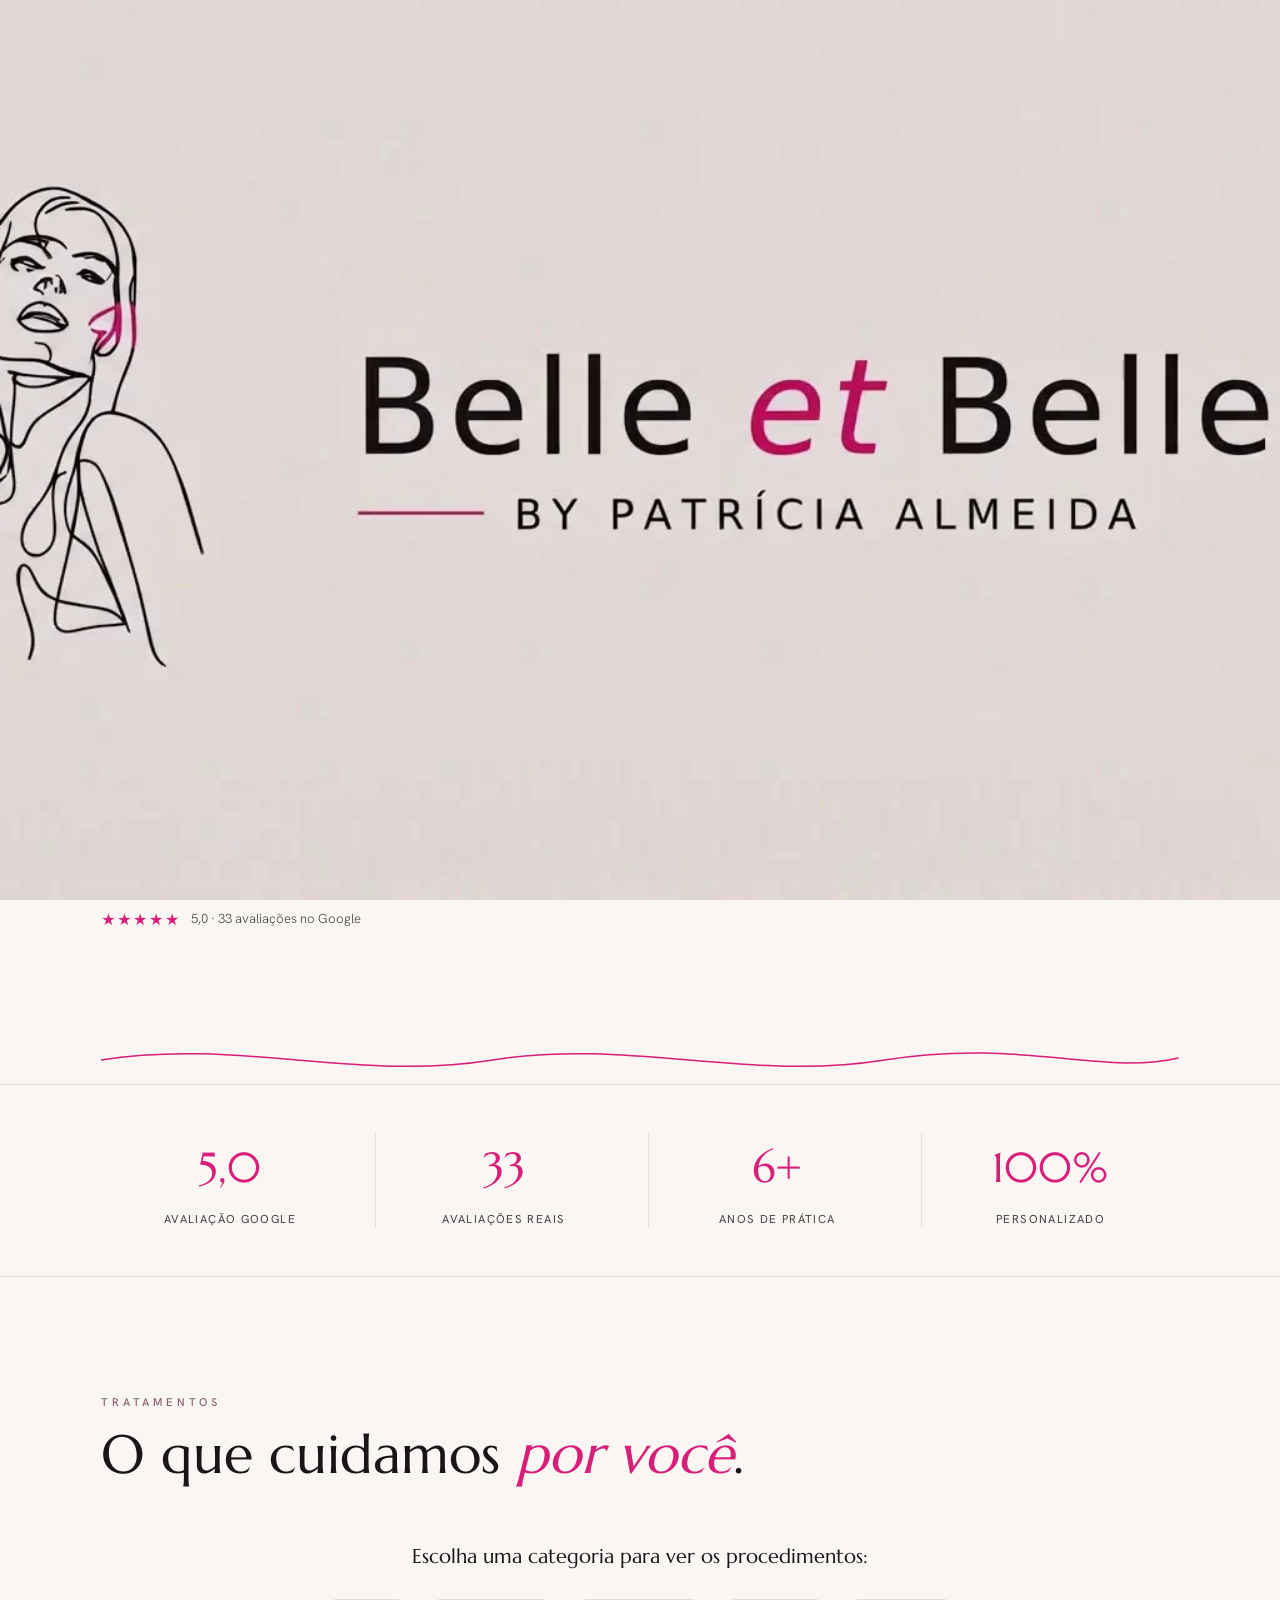
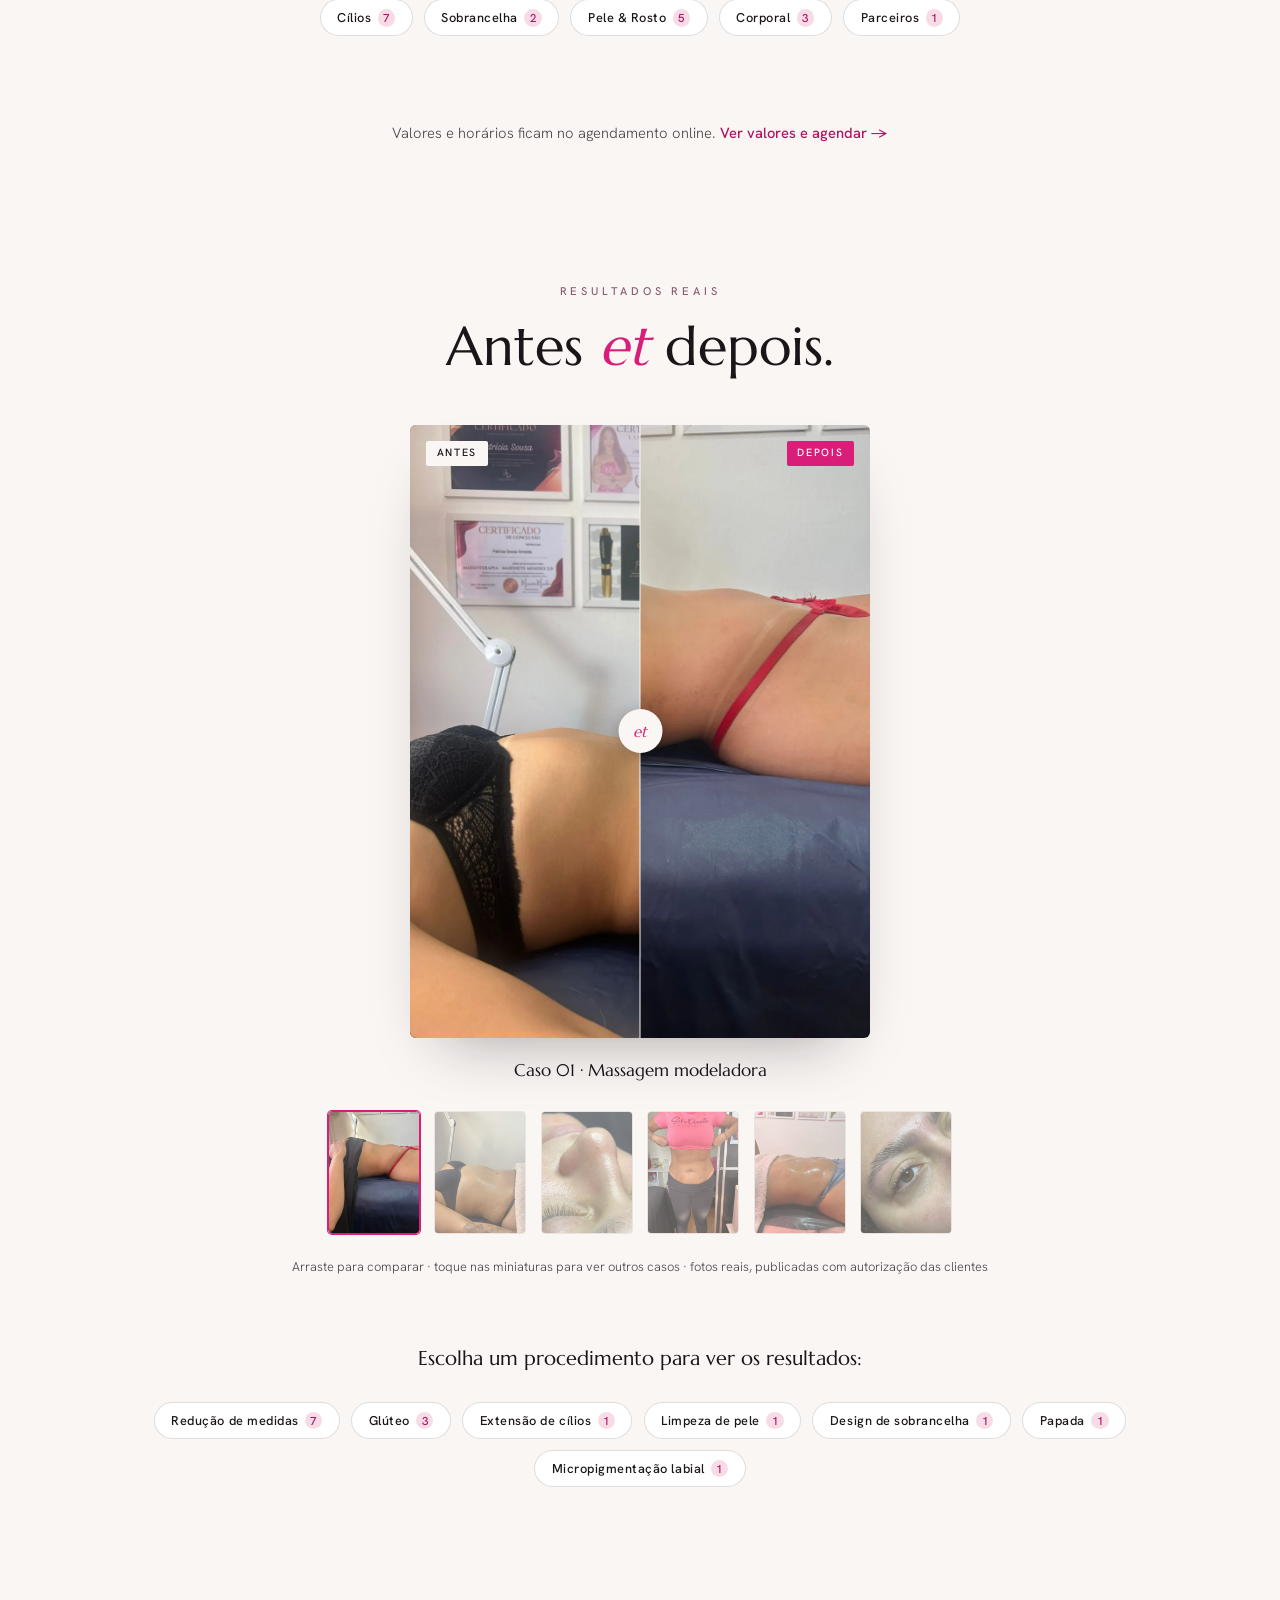
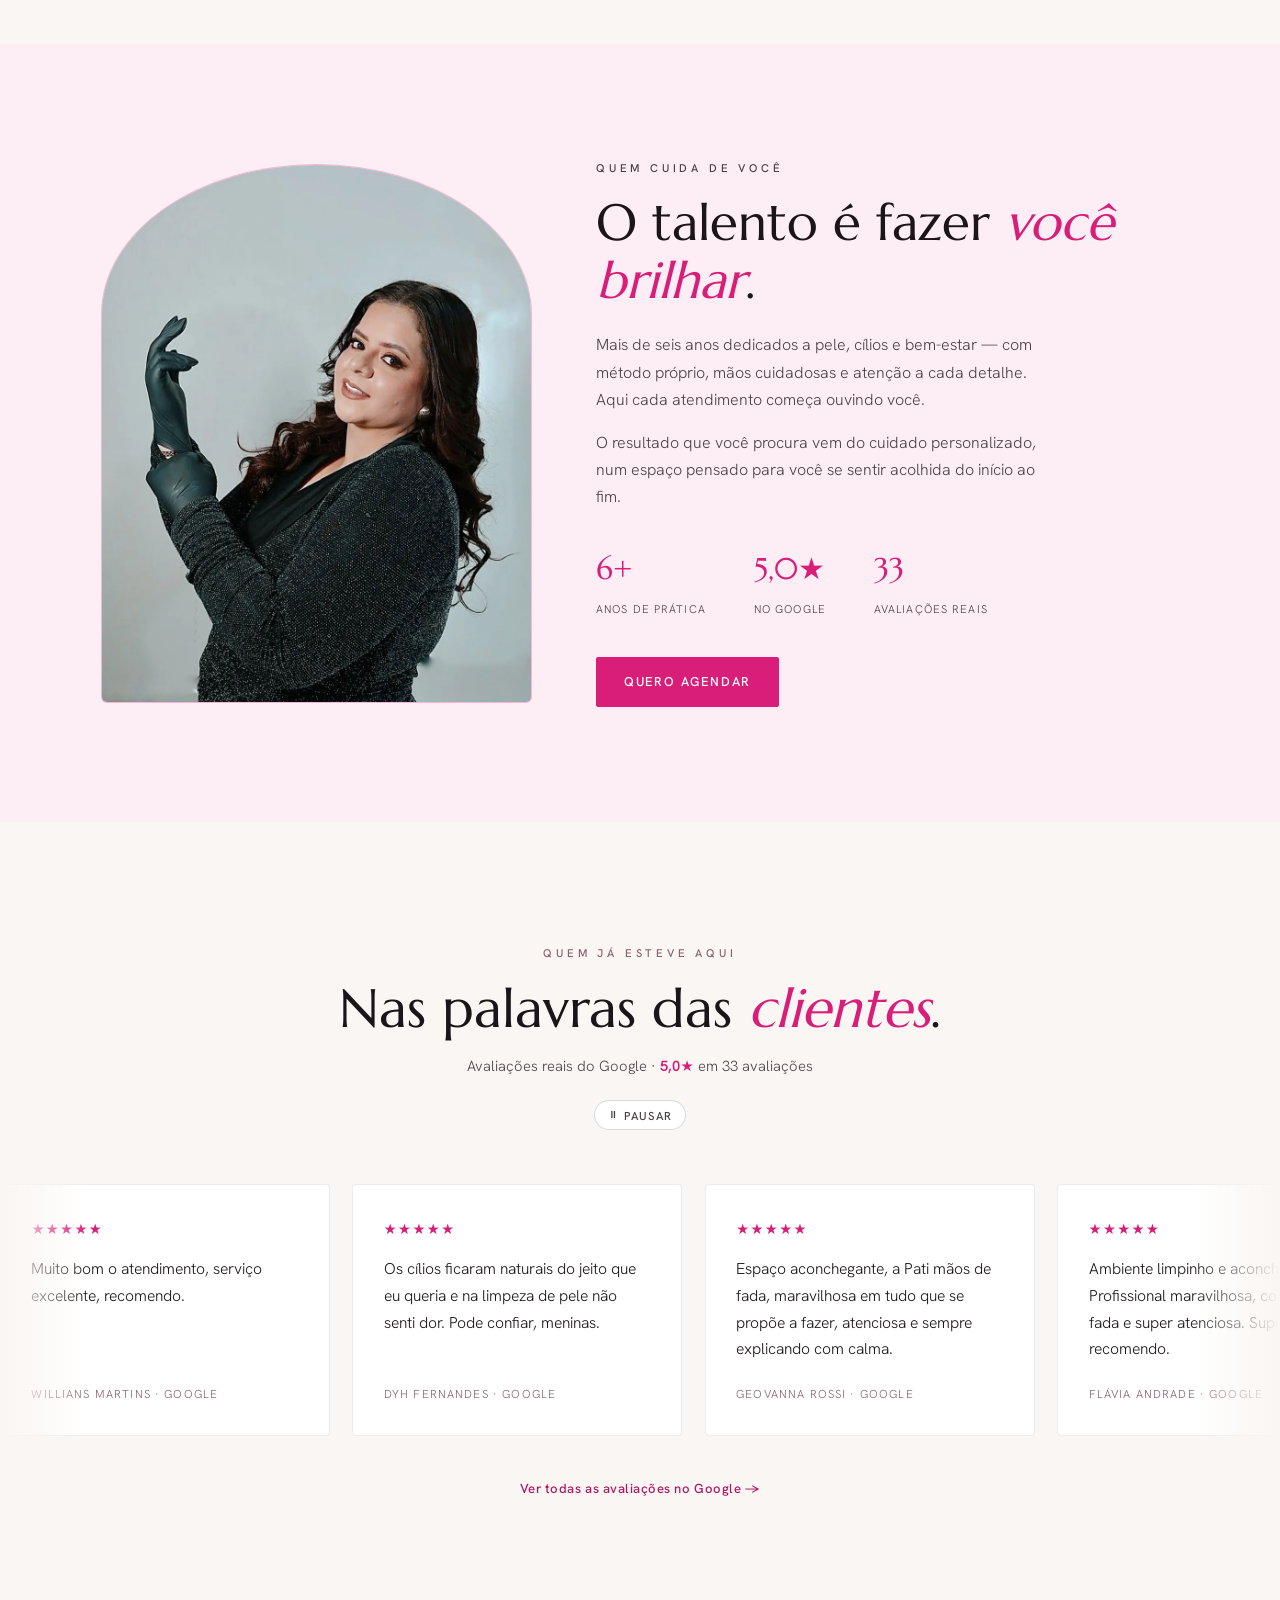
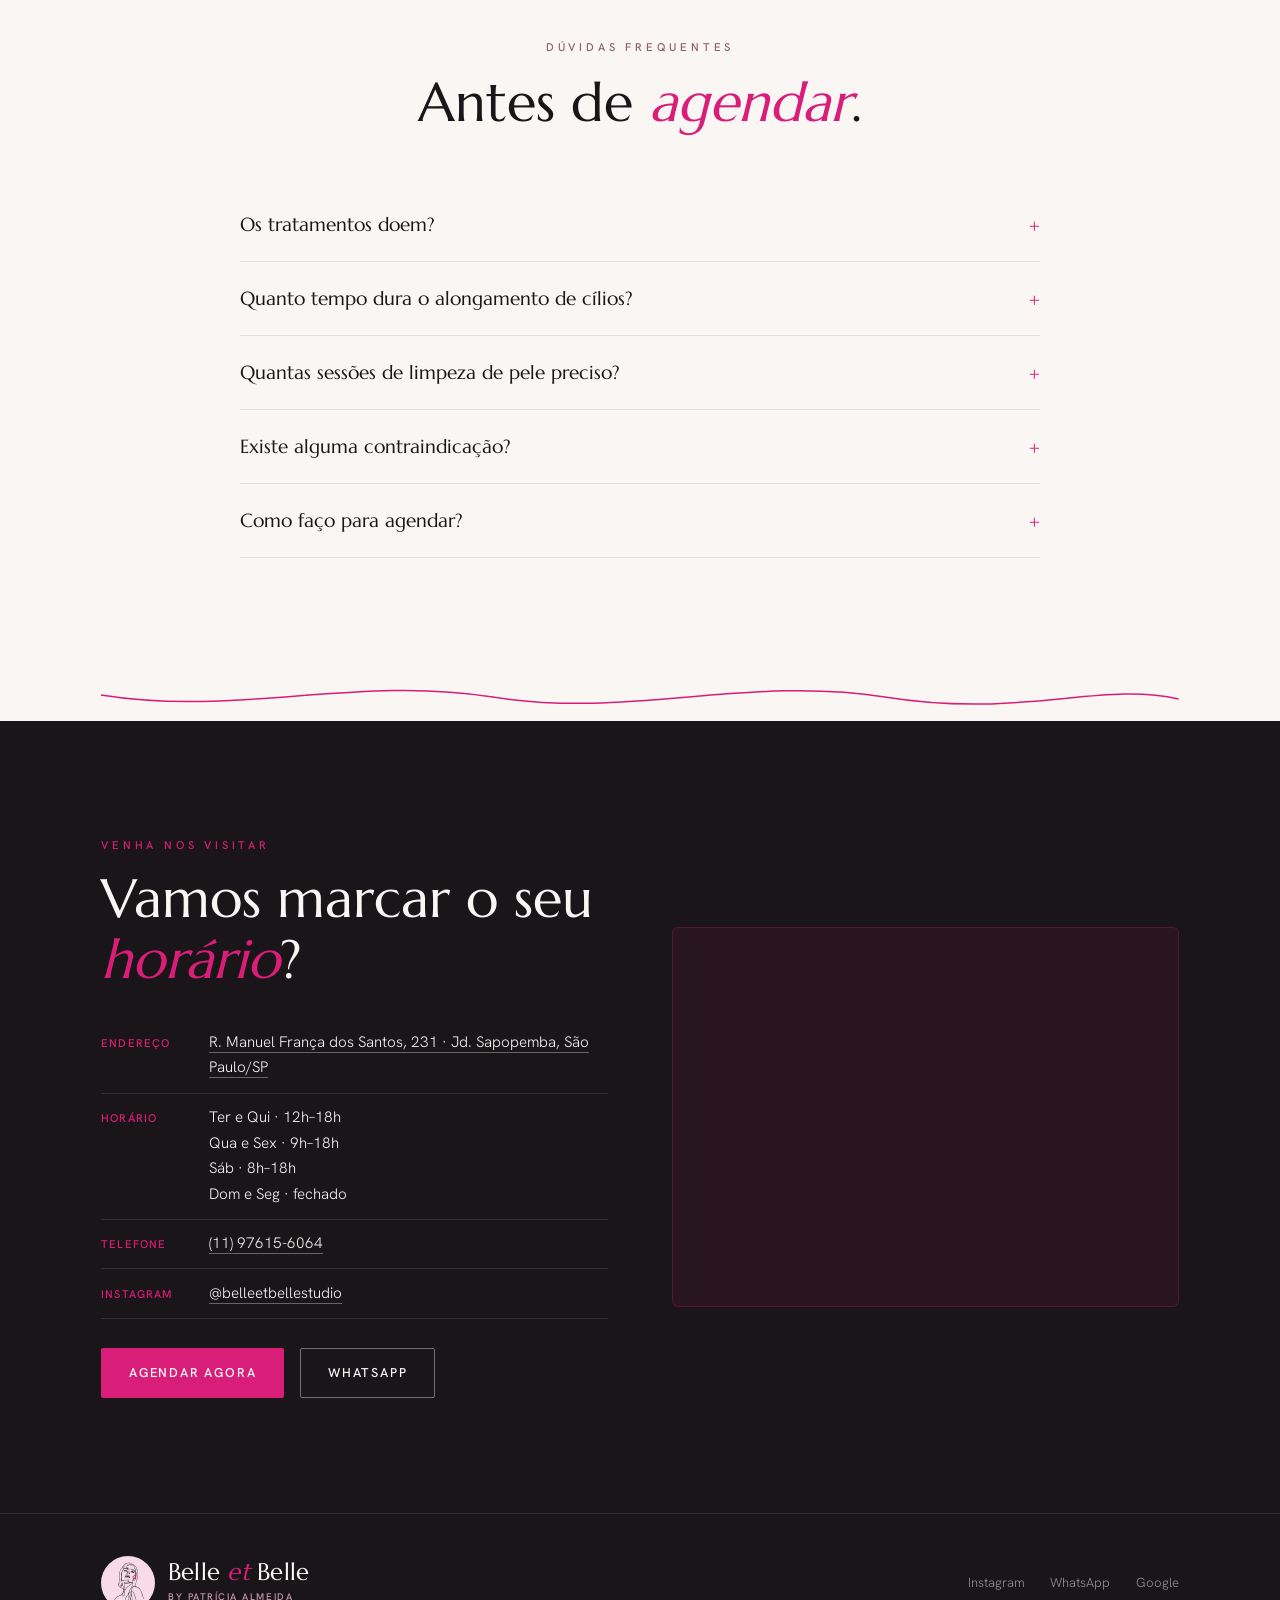
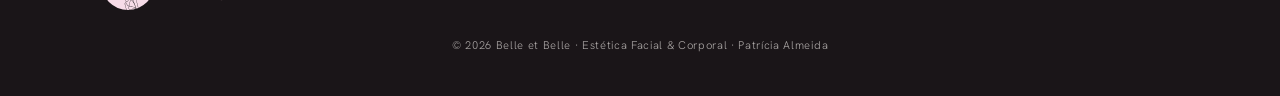
==== index.html @ 7af8db8b "fix(marca,hero): selo compacto no nav/rodape e corrige entrada no mobile - nav/rodape: troca o locku" ====
<!doctype html>
<html lang="pt-BR">
  <head>
    <meta charset="UTF-8" />
    <meta name="viewport" content="width=device-width, initial-scale=1.0" />

    <!-- TODO: trocar pelo domínio definitivo ao registrar no Registro.br -->
    <link rel="canonical" href="https://belleetbelle.com.br/" />

    <title>
      Estética em Sapopemba, Zona Leste SP — Belle et Belle by Patrícia Almeida
    </title>
    <meta
      name="description"
      content="Estética facial e corporal em Jardim Sapopemba, Zona Leste de São Paulo: limpeza de pele, extensão de cílios, design de sobrancelha e protocolos corporais. 5,0★ no Google. Agende seu horário."
    />
    <meta name="theme-color" content="#D81E78" />
    <meta name="author" content="Patrícia Almeida" />
    <meta name="robots" content="index, follow" />
    <meta name="geo.region" content="BR-SP" />
    <meta name="geo.placename" content="São Paulo" />

    <!-- Open Graph (WhatsApp, Facebook, Instagram) -->
    <meta property="og:type" content="website" />
    <meta property="og:locale" content="pt_BR" />
    <meta
      property="og:site_name"
      content="Belle et Belle by Patrícia Almeida"
    />
    <meta
      property="og:title"
      content="Belle et Belle — Estética facial e corporal em Sapopemba, SP"
    />
    <meta
      property="og:description"
      content="Limpeza de pele, cílios, sobrancelha e protocolos corporais na Zona Leste de São Paulo. 5,0★ com 33 avaliações no Google. Agende seu horário."
    />
    <meta property="og:url" content="https://belleetbelle.com.br/" />
    <meta
      property="og:image"
      content="https://belleetbelle.com.br/assets/img/og-image.png"
    />
    <meta property="og:image:width" content="1200" />
    <meta property="og:image:height" content="630" />
    <meta
      property="og:image:alt"
      content="Belle et Belle by Patrícia Almeida — 5,0★ no Google"
    />

    <!-- Twitter / X -->
    <meta name="twitter:card" content="summary_large_image" />
    <meta
      name="twitter:title"
      content="Belle et Belle — Estética em Sapopemba, SP"
    />
    <meta
      name="twitter:description"
      content="Estética facial e corporal na Zona Leste de São Paulo. 5,0★ no Google. Agende seu horário."
    />
    <meta
      name="twitter:image"
      content="https://belleetbelle.com.br/assets/img/og-image.png"
    />

    <!-- Favicons -->
    <link rel="icon" href="assets/img/logo/favicon.svg" type="image/svg+xml" />
    <link
      rel="icon"
      href="assets/img/logo/png/favicon.png"
      sizes="512x512"
      type="image/png"
    />
    <link rel="apple-touch-icon" href="assets/img/logo/png/favicon.png" />

    <link rel="preconnect" href="https://fonts.googleapis.com" />
    <link rel="preconnect" href="https://fonts.gstatic.com" crossorigin />
    <link
      href="https://fonts.googleapis.com/css2?family=Marcellus&family=Hanken+Grotesk:ital,wght@0,300;0,400;0,500;0,600;1,400&display=swap"
      rel="stylesheet"
    />
    <link rel="stylesheet" href="assets/css/styles.css?v=2" />

    <!-- SEO local: dados estruturados para o Google (casa com a estratégia "Google Meu Negócio") -->
    <script type="application/ld+json">
      {
        "@context": "https://schema.org",
        "@type": "BeautySalon",
        "@id": "https://belleetbelle.com.br/#estudio",
        "name": "Belle et Belle by Patrícia Almeida",
        "alternateName": "Belletbelle Studio by Patricia Almeida",
        "description": "Estúdio de estética facial e corporal em Jardim Sapopemba, Zona Leste de São Paulo: limpeza de pele, extensão de cílios, lash lifting, design de sobrancelha, brow lamination, microagulhamento, hidragloss e protocolos corporais.",
        "image": "https://belleetbelle.com.br/assets/img/og-image.png",
        "url": "https://belleetbelle.com.br/",
        "telephone": "+5511976156064",
        "priceRange": "$$",
        "currenciesAccepted": "BRL",
        "address": {
          "@type": "PostalAddress",
          "streetAddress": "R. Manuel França dos Santos, 231 - Jardim Sapopemba",
          "addressLocality": "São Paulo",
          "addressRegion": "SP",
          "addressCountry": "BR",
          "postalCode": "03929-090"
        },
        "geo": {
          "@type": "GeoCoordinates",
          "latitude": -23.6099673,
          "longitude": -46.4927568
        },
        "hasMap": "https://maps.app.goo.gl/AXm2BVZ8oATcKBRG7",
        "areaServed": [
          { "@type": "Place", "name": "Jardim Sapopemba" },
          { "@type": "Place", "name": "Zona Leste de São Paulo" },
          { "@type": "City", "name": "São Paulo" }
        ],
        "hasOfferCatalog": {
          "@type": "OfferCatalog",
          "name": "Serviços de estética",
          "itemListElement": [
            { "@type": "Offer", "itemOffered": { "@type": "Service", "name": "Limpeza de pele" } },
            { "@type": "Offer", "itemOffered": { "@type": "Service", "name": "Extensão de cílios" } },
            { "@type": "Offer", "itemOffered": { "@type": "Service", "name": "Lash lifting" } },
            { "@type": "Offer", "itemOffered": { "@type": "Service", "name": "Design de sobrancelha" } },
            { "@type": "Offer", "itemOffered": { "@type": "Service", "name": "Brow lamination" } },
            { "@type": "Offer", "itemOffered": { "@type": "Service", "name": "Microagulhamento" } },
            { "@type": "Offer", "itemOffered": { "@type": "Service", "name": "Skinbooster" } },
            { "@type": "Offer", "itemOffered": { "@type": "Service", "name": "Hidragloss" } },
            { "@type": "Offer", "itemOffered": { "@type": "Service", "name": "Drenagem linfática" } },
            { "@type": "Offer", "itemOffered": { "@type": "Service", "name": "Estética corporal" } }
          ]
        },
        "sameAs": [
          "https://www.instagram.com/belleetbellestudio",
          "https://maps.app.goo.gl/AXm2BVZ8oATcKBRG7"
        ],
        "aggregateRating": {
          "@type": "AggregateRating",
          "ratingValue": "5.0",
          "reviewCount": "33"
        },
        "openingHoursSpecification": [
          {
            "@type": "OpeningHoursSpecification",
            "dayOfWeek": ["Tuesday", "Thursday"],
            "opens": "12:00",
            "closes": "18:00"
          },
          {
            "@type": "OpeningHoursSpecification",
            "dayOfWeek": ["Wednesday", "Friday"],
            "opens": "09:00",
            "closes": "18:00"
          },
          {
            "@type": "OpeningHoursSpecification",
            "dayOfWeek": "Saturday",
            "opens": "08:00",
            "closes": "18:00"
          }
        ]
      }
    </script>

    <!-- FAQ estruturado: elegível para rich result de perguntas no Google -->
    <script type="application/ld+json">
      {
        "@context": "https://schema.org",
        "@type": "FAQPage",
        "mainEntity": [
          {
            "@type": "Question",
            "name": "Os tratamentos doem?",
            "acceptedAnswer": {
              "@type": "Answer",
              "text": "A maioria é confortável e tranquila. A limpeza de pele, por exemplo, é feita sem dor com o método exclusivo da Patrícia. Qualquer sensação é ajustada no momento."
            }
          },
          {
            "@type": "Question",
            "name": "Quanto tempo dura o alongamento de cílios?",
            "acceptedAnswer": {
              "@type": "Answer",
              "text": "Em média de três a quatro semanas, dependendo dos cuidados e da sua rotina. A manutenção regular prolonga o resultado."
            }
          },
          {
            "@type": "Question",
            "name": "Quantas sessões de limpeza de pele preciso?",
            "acceptedAnswer": {
              "@type": "Answer",
              "text": "Depende do seu tipo de pele e do objetivo. Na avaliação, a Patrícia indica o protocolo ideal e a frequência certa para você."
            }
          },
          {
            "@type": "Question",
            "name": "Existe alguma contraindicação?",
            "acceptedAnswer": {
              "@type": "Answer",
              "text": "Alguns procedimentos têm contraindicações específicas. Por isso toda jornada começa por uma avaliação — garantindo segurança do início ao resultado."
            }
          },
          {
            "@type": "Question",
            "name": "Como faço para agendar?",
            "acceptedAnswer": {
              "@type": "Answer",
              "text": "Pelo botão de agendamento aqui no site ou pelo WhatsApp. A agenda abre com antecedência — escolha o dia e horário que for melhor para você."
            }
          }
        ]
      }
    </script>
  </head>
  <body>
    <!-- SÍMBOLO DA MARCA: definido uma única vez, reaproveitado no nav e no rodapé via <use> -->
    <svg width="0" height="0" style="position: absolute" aria-hidden="true">
      <symbol id="brand-face" viewBox="0 0 120 120">
        <circle cx="60" cy="60" r="60" fill="#F7DCE8" />
        <svg
          x="24"
          y="10"
          width="76"
          height="122"
          viewBox="96 -4 137 221"
          overflow="visible"
        >
          <defs>
            <clipPath id="lp-brand">
              <ellipse cx="193" cy="64" rx="15" ry="10" />
            </clipPath>
          </defs>
          <path
            d="M165.31 180.87c9.35 2.18 7.11 1.35 14.73 2.61 2.6.43 5.37.8 7.61 1.84 1.37.64 3.11 1.67 4.04 2.94l.82.59c-1.78 1.11-7.38 1.4-9.33 1.44-6.61.14-16 5.13-18.05.19-1.46-3.52.18-5.76.18-9.6Zm6.45-27.29c7.43 4.97 8.56 6.98 12.41 14.38 1.18 2.27 7.25 15.95 7.93 18.86-5.61-3.76-4.74-3.5-12.32-4.55l-13.48-2.4c0-3.74.12-4.25.94-7l1.5-6.44c.63-3.02 1.98-10.7 3.02-12.86Zm11.91 10.92l1.09.89-.65.28m-.44-1.18l-.43-.56c-1.94-2.98-2.76-5.93-7.3-9.07-1.22-.84-2.44-1.94-3.68-2.27 0-2.01.21-2.2.6-3.86.4-1.69.85-8.09 1.88-12.51l.14.16.15.44 6.3 20.6c.6 1.5 2.22 5.71 2.34 7.09Zm-20.34-14.89c0 3.01-.47 5.49-2.04 7.88-4.14 6.29-16 2.34-8.04-12.01 1.94-3.51 5.02-6.22 7.28-10.09l1.05-1.93c1.07-1.9-.52-.4 1.27-1.71 0 4.08-.49 4.97-.09 8.51.38 3.42.59 5.72.59 9.35ZM141 138.2c-2.79 0-4.5.18-5.95-1.99.66-2.46 8.75-7.02 9.92-11.41 1.61 1.18.75.25 1.11 2.86.61 4.44-.05 10.54-5.08 10.54Zm30.27 11.91h-.99c-1.05-4.49-1.48-6.84-.93-12.34.41-4.09 1.99-8.01 2.91-11.98h.99c1.19 14.28-1.99 16.16-1.99 24.31Zm-7.94-19.85l.15.15-.2-.1Zm-23.82-.5l-.5.5m.5-.5l-.5.5Zm33.24-4.96l1.88.79-2.71.04Zm-33.24 4.96l4.96-10.42-.52 7.45Zm4.96-11.91l.79-.08-.79 1.47Zm-14.39-14.89c2.17.51 3.79.49 6.02-2.91 1.44-2.19 1.91-4.93 1.91-8.5l1.39 4.06c1.62 6.14 1.97 10.08 3.07 14.79-3.06-1.62.85-.75-6.25-3.67-1.6-.66-2.02-1.09-3.2-1.76-1.5-.85-1.96-.67-2.95-2.01Zm17.37 11.41l31.26-26.79m-31.26 26.79c-2.69-2.9-.92-1.14-.99-7.44-.04-3.94 1.31-12.63 1.2-15.25-.03-.78-.22-1.98-.22-3.11 3.5.93-1.67.58 7.5 1.69 2.22.27 3.88-.15 7.1-.98 2.83-.72 3.99-1.61 6.94-2.48 5.47-1.61 2.26-1.2 8.72-1.2-.47 1.77-2.56 3.77-3.95 4.98-11.53 10-18.39 9.14-22.69 20.49-.41 1.08-.57 2.02-1.47 2.56l-.78.28c-1.01.35.31.02-1.36.47Zm17.37-27.29c-2.07.17-4.01 1.56-8.1 1.91-2.84.24-8-.51-8.94-2.37-1.65-3.3 6.31-.97 12.11-.57 2.77.19 3.67-.69 4.93 1.03Zm-18.36-.99l.15.15-.2-.1Zm24.81-1.49l.15.15-.2-.1Zm-35.23-9.43l3.17 2.29c1.38.74 2.9 1.11 4.76 1.19 3.89.16 12.48.1 14.57.81l9.94 4.68c1.03.25-.52.1.98.08l.97-.12c-1.29 2.22-2.98.67-6.15.53-4.9-.22-7.96.21-13.23-.66-2.13-.35-3.97-1.37-7.07-1.37.84 1.59.18 1.79 2.48 1.98v.99l-.77-.34c.53 2.7.94 3 .8 6.79-.21 5.45-2.3 14.87-1.02 20.34-2.19-1.6-2.13-5.27-2.69-8.73-.74-4.59-6.62-22.86-6.74-28.49Zm-3.47.99l.15.15-.2-.1Zm50.61-.5l.15.15-.2-.1Zm-47.14-.5l-.5-.5Zm-.5-.5l-.57-.97Zm-1.98-5.46h.5c0 2.49.06 2.57.5 4.47-1.99-1.46-.99-1.44-.99-4.47Zm50.11-2.98l6.95 1.98m-6.95-1.98l1.88.79-2.71.04Zm5.95 2.98l.98-.98c-.19 2.34-1.41 3.66-2.65 5.27-1.96 2.52-2.38 1.91-5.27 1.67.19-2.25.38-1.56 2.18-3.28l.18-.17c4.06-4.09 3.23-5.11 5.09-6.47-.41 1.77-1.01 2.72-.5 3.97Zm.99-7.44l.5 4.47-.5-1.85ZM135.05 59.8l.15.15-.2-.1Zm0-3.97l.22-.01c.31 1.78.27 2.28.27 2.99h-.5Zm55.08-.99l.62-1.76-.3 3.5Zm6.45-.99l.15.15-.2-.1Zm.5-6.95c.32 1.5 0 3.77 0 6.45h-.5c0-1.49-.32-5.16.5-6.45m0 0V44.91l.56-1.11-.21 2.54Zm-.5-2.98l.15.15-.2-.1ZM135.05 55.83l.01-10.9 1.48-2.99-.29 1.5c-.6 2.6-.58 3.13-.79 4.86-.3 2.44-.4 4.41-.4 7.53Zm1.49-14.88l.7.23Zm.5-.99l51.11.99Zm51.11-.5l-51.11.5m51.11-.5l.15.15-.2-.1Zm-5.95-4.47l7.44 2.98m-7.44-2.98l.15.15-.2-.1Zm-1.49 0l.97-.57ZM177.72 34l2.81.27-3.53.45Zm-18.36-1.98l17.37 2.48m-17.37-2.48l-.5-.99 1.53.27Zm-15.88-2.48l15.38 1.49Zm14.89-.99l-14.89.99m14.89-.99l-.8 1.23.8-2.22Zm.5-1.49l1.99.5-.81.01c-1.03-.3-.7-.2-1.18-.51Zm-4.47 0h2.48v1.49l-.29-.26-1-.3c-1.18-.55-1.14.71-1.19-.93Zm0-.99l.15.15-.2-.1Zm24.31 61.53c0 20.48-8.82 15.48-14.39 36.22l-2.92 7.5c-1.55 3.87-6.25 9.03-8.28 12.07-10.46 15.7 3.81 24.67 10.12 13.09 2.38-4.38 1.32-10.9.65-16.86-.34-2.96-.1-10.74 2.09-12.15 2.44-1.57 2.57.58 3.3-2.17-2.61.06-1.9.51-3.97.99.26-3.14 2.79-10.37 4.17-12.7 4.29-7.25 7.72-8.02 9.51-15.8.68-2.98.47-4.46.78-7.66.25-2.53 1-4.62 1.45-7.01.81-4.33-.44-3.65-.52-7.45 3.78 2 5.81 1.84 8.57-1.35 5.57-6.43 1.26-22.32 2.21-33.52.38-4.48-.57-7.61-1.45-11.18-1.22-4.91-1.27-4.92-3.96-9.44-2.3-3.87-2.96-4.23-7.18-6.26-1.41-.68-6.26-.58-8.46-.14-2.61.53-1.61.05-2.13 1.34 1.48.61 8.43-1.69 13.41 1.48 2.33 1.48 5.68 8.43 6.45 11.42l1.21 4.78.27 5.15c-3.49-2.33-5.39-6.61-13.7-5.27-.59.09-2.24.4-2.9.57-2.41.61-1.1-.34-2.25 1.23 2.69.62 3.07.24 5.95 0v1.49c1.22-.58 2.15-.95 3.97-.99 1.05 1.44 1.71.96 3.83 1.63 2.88.92 1.55 1.1 2.62 3.33l.98.98.01 1.5.95-.93-.54 6.72c.46 3.4.59-.55.59 7.11-3.37 1.62-10.5 3.49-10.92 8.44 1.65-1.1.92-1.09 2.21-2.26.8-.72 8.29-6.15 9.06-3.64l.04-.63c.01 6.53-2.44 11.18-5.86 13.47l-2.48 3.97c.05-2.13 1.31-4.54 2.71-6.22 1.16-1.39.17-1.05 2.25-1.22-1.21-1.81-.84-2.05-2.94-1.7l-.59.16c-1.2.22-1.39.03-3.42-.94.91 3.4 5.05.53 2.23 5.14-.78 1.27-.95 1.55-1.43 3.1-.85 2.77-.9 4.78-1.29 6.64l.26-.15 1.22-1.84c0 3.04-.44 4.7-.5 6.95l-1.01.93c-1.1-1.56-1.58-1.51-3.21-1.77-3.59-.57-10.56-3.13-13.64-4.61 1.38-2.06 1.53-4.28.02-6.47-1.53-2.21-3.61-1.8-6.47-2.46.87 2.15 2.22 1.46 3.67 1.71.51.09.94-1.12 2.35 3.25 1.53 4.75-2.32 2.85-3.15 2.7-8.47-1.52-22.74 2.61-23.02-9.28-.03-1.45-.05-2.93.4-4.73 1.51-6.04.52-8.78.88-15.49.18-3.41 1.22-7.34 3.3-9.6l.18-.17c1.06-1.17 1.34-1.69 1.5-3.6-.1-.18-.8-.44.35-2.06 1.07-1.51 3.96-3.85 6.1-4.42 1.9-.51 2.35-.37 4.67.29 4.46 1.27 4.11.6 4.76 2.22 1.18.79.52.6 1.98.99.69 2.6 1.22 1.2 2.05 2.97l.22.58.36.52.16-.15-.37-.93-1.02.24 2.68.32c-.28-.54-.36-.66-.41-.76l-2.67-4.28c-1.63-.43-1.58-.28-1.98-1.98l.94-.01 1.54 1c.35-.5.02.17.55-.94l.37-.91c1.59.21 3.28.42 4.5 1.38l.48.45.44.46.24.26 1.85 1.77c-.44-5.22-7.63-6.59-11.91-6.95-.22-2.61-2.76-5.56 2.12-11.28 2.25-2.64 6.94-4.62 11.28-3.6l.15-.56-2.02-.86c-6.19-.48-11.36 3.34-13.18 9.19-1.03 3.32.11 5.21.67 7.61-1.85-.43-1.78-.72-4.2-.01l-.35.12c-2.78 1.2-3.36.86-5.03 1.71-2.06 1.05-1.17 1.57-3.32 2.14.41-.86 1.23-3.77 1.52-4.88l.52-2.07c.37-1.34.45-.84.45-2.97h-.99c-.36 4.27-5.11 16.12-7.94 20.34l-.5.99c-2.26.82-3.21 6.04-3.43 8-.36 3.1.81 7.39.97 10.37.2 3.79-1.1 6.52-1.75 9.71-.57 2.8.27 2.09.21 4.63-.04 1.72-.47 2.91-.47 5.49l.74-.96.14-.13 1.42-2.04c.04-.07.1-.24.18-.34.59 2.55 2.7 11.27 2.66 13.64-.03 1.84.17 1.12-.2 3.18-.7 3.88-1.54 8.19-4.94 8.98l.13.08c-3.05.94-3.51.79-4.63-.01-.99-.72-2.53-2.87-2.99-4.03-1.02-2.56 1.76-7.05 3.03-9.44-2.28.83-3.02 3.42-3.94 5.48l-.14.42c-.38-4.35 1.93-3.08 2.53-8.95.43-4.17.6-7.2 1.21-11.19 2.18-14.24-3.29-21.36 1.39-34.34 1.17-3.25 7.72-12.04 10.16-15.15 1.09-1.39 1.67-2.36 2.82-3.63 3.53-3.91 2.66-5.23 9.01-9.85 6.15-4.48 12.23-5.86 19.35-3.38 1.17.41 3.73 1.33 4.55 1.9 1.46 1.02.38.75 2.56 1.93l4.06 1.83c.09.05.22.13.31.18l4.32 2.66c9.29 7.55 11.3 13.16 11.3 26.91l-.46.11.29-.89c-1.52 2.18-1.76 7.67-1.73 8.57.02.69.22 2.28.53 3.96 4 21.76-3.19 25.57-6.87 41.04-1.69 7.11-.93 2.7-6.31 5.11-1.91.86-4.78 4-5.8 5.61-1.92 3.04-3.88 13.01-5.07 17.26-2.97 10.59-6.22 16.52-1.85 27.4 1.02 2.53-2.37 15.02-3.2 18.66-.64 2.82-1.79 6.76-1.79 9.62-2.32-1.12-2.67-.97-4.6-2.84-3.86-3.73-3.57-5.14-5.82-9.07-1.21-2.1-1.84-2.35-3.97-3.48-1.22 1.82-3.79 2.76-2.2 10.14 1.72 8.02 4.77 14.74 5.76 20.55.95 5.56-.66 5.47-1.08 10.49h.99c2.17-9.33 2.58-8.57-1.42-20.41-1.87-5.53-4.82-13.51-2.05-19.29 1.88.5 2.73 1.85 3.47 3.47.43.93.56 1.4 1.09 2.38l1.37 2.59c1.87 3.66 4.69 4.87 7.95 6.44-4.3 18.44 6.13 13.13 18.13 11.18 3.71-.6 8.37.07 11.15-1.26.39 1.66.8 2.61 1.98 3.47 0-3.19-4.69-13.8-5.9-17.42l-3.03-8.38c-2.8-5.72-10.05-28.71-11.28-35.36-.66-3.55-.63-7.15-.63-11.28 6.09 0 6.96 2.4 8.94 6.44 4.19 8.55 6.04 17.8 8.65 25.58.39 1.17.66 1.57 1.06 2.91.68 2.32 1.06 4.03 1.75 6.19 2.5 7.84 4.33 16.09 6.29 24.47 1.89 8.06 2.98 20.65 10.02 21.24-3.62-3.15-4.55-4.01-5.96-9.42l-2.97-12.91c-1.05-4.42-1.77-8.58-3.04-12.84l-3.52-12.36c-1.9-6.82-9.29-35.6-15.69-39.38-2.4-1.41-3.52-1.12-6.03-.91.97-4.15 1.65-7.88 3.17-11.71 3.8-9.55 11.89-7.98 19.37-4.88 16.07 6.67 18.63 24.83 23.39 37.64 1.18 3.17 2 9.6 4.18 11.2-.41-1.95.04-1.51-.57-3.85-3-11.46-9.78-34.43-18.98-41.59-5.68-4.42-8.16-5.51-15.18-7.15 0-3.08 1.31-7.09 2.16-9.74 3.7-11.44 7.21-11.8 6.16-30.78-.14-2.55.79-14.23.62-21.51-.17-7.14-2.57-12.21-6.25-17.56-1.47-2.14-7.11-6.65-9.62-8.24l-8.29-4.12c-1.74-.81-2.45-1.38-4.44-2.02-7.01-2.22-13.69-.69-19.76 3.45-2.32 1.58-4.62 3.91-6.35 6.05-2.93 3.59-13.37 17.83-15.27 21.45-3.66 6.96-3.92 12.5-2.75 20.63 1.27 8.84-.35 15.24-.71 23.54-.37 8.55-10.94 16.33 10.41 26.8 1.31.64 2.91 1.08 4.06 1.89 6.69 4.69 2.51 11.27-.58 17.45-4.15 8.31-4.42 6.72-14.58 10.22-3.4 1.17-5.3 2.55-8.05 4.36-2.13 1.4-11.27 9.59-12.1 12.71 2.21-.18 3.83-2.84 6.37-6.03 2.84-3.58 10.22-8.05 14.89-9.92 3.13-1.26 5.95-1.78 9.01-3.4.09 4 4.16 4.86 6.75 4.3 8.48-1.82 6.02-11.86 5.57-15.13-.19-1.35-.46-2.84-.55-4.63-.06-1.22-.35-2.69-.35-4.88 1.6.37 2.18.84 3.97.99 6.54-9.76.12-8.26 16.71-18.52 1.78-1.1 2.98-1.69 4.57-2.87 2.83-2.11 4.95-5.17 7.5-6.89ZM161.84 60.79l2.98 2.98m-2.98-2.98l.94.1c1.68 1.03 1.02.11 1.54 1.39-1.94-.93-1.28.15-2.48-1.49Zm-5.95-.5c1.03 1.43 1.61.49 4.22 1.21 2.06.57 2.83 1.76 4.71 2.26.91 2.76-.33-1.03 1.49 1.49-6.79 0-13.76 1.41-16.87-4.47 4.85 1.13 2.89-.2 6.45-.5m0 0l7.44-.5m-7.44.5l-1.11-.56 2.54.21Zm2.48-1.66l-4.47.18m4.47-.18l.44.16 1.05-.03c1.59 1.03.19.7.98 1.53l1 .5-1.12.12-2.62-.57.55-1.53-1.76-.32Zm4.96 1.17c-1.42-1.94-3.11-2.01-6.45-2.01-8.09-.01-2.3 1.41-6.95 1.52 2.84-2.47 4.96-6.28 10.83-4.39l3.39 2.08c1.52 1.31 4.22 4.73 4.63 6.28-2.97-.25-.55-.92-3.97-.99 1.06-1.59.81-.35.99-2.48-1.51.62-.12.2-2.48 0Zm-15.38.99c1.87 2.79 2.47 5.69 10.43 5.98l4.88-.06c3.7-.38 1.42-.3 5.72-1.75l-.15-.18c1.76-2.55 1.43-2.14.25-3.8-1.08-1.52-1.11-1.75-2.4-3.05-2.65-2.69-5.29-4.94-9.78-4.59-1.98.16-5.83 1.93-6.97 4l-.39 1c-.87 1.61-1.08 1.68-1.61 2.46Zm-1.98-22.82l.15.15-.2-.1Zm4.47-.99c.97-.84.98-1.19 2.68-.76 1.61.4 1.59.73 2.28 1.75-1.69-.39-2.96-.95-4.96-.99m0 0c1.69 1.61 1.34 1.62 3.93 2.52 1.97.68 3.38.46 5.99.46l.25-.63-.15.1c-1.89-3.37 1.13.41-2.67-1.78-1.52-.88-2.24-1.84-3.78-2.78-4.4-2.66-6.05 1.57-9.03.13.85 4.02-1.43 4.7 3.97 5.95-.95-3.54-1.39.78-1.49-3.47 2.78-1.29.19.79 2.98-.5Zm29.27 7.44h-1.49l.38-1.54Zm-2.48-2.48h1.98v.5l-.81.01c-1.03-.3-.7-.2-1.17-.5Zm-2.48-1.49l2.48 1.49m-2.48-1.49l.57.97-1.07-.47-1.59 1.38c4.47-.87-.17-.42 3.03 1.15 2.13 1.05 2.03 1.63 4.79 2.24l.56.11.87.3c1.16.29.97.27 2.27.27.79-2.18 1.38-.15 1.99-1.98-3.64-.4 1.22.8-3.19-1.77l-2.95-2.02c-.06-.04-.22-.11-.32-.18-.61-.29-1.95-.83-2.55-.86l-.37-.08c-2.95.9-1.16.34-2.03.94ZM134.05 95.03l-1.13-.02c.74-3.46.59-2.7 1.62-3.46-.34 1.46-.5 1.51-.5 3.47Zm-2.48 3.47l.45-.01c1.05-4.01.69-2.58 1.04-2.47l.07.11c.03 1.27.17 2.2-.56 3.36v.5c2.9-.77 1.73-2.26 2.28-5.66.33-2.02.7-5.87.7-7.74-2.79 2.04-3.97 8.18-3.97 11.91Zm28.78-53.59l.78-.08-.78 1.47Zm-.99 3.97l-.44-.29c-3.75-1.89.03.31-2.54-.7 1.04-1.55.82-1.98 2.98-2.48.68 1.64-.18 1.33.5 2.98 1.34-.98 1.03-1.52 1.49-3.47h.99c.19 2.3-.53.87.99 1.98 0-2.31-.49-2.28 0-3.47h-4.96c-2.14 3.19-3.23 1.98-3.47 4.96 1.52.41 1.74 1.23 3.39.97l.53-.11Zm7.44.5l1.88.79-2.71.04Zm-2.98-1.49v1.49c1.12.09 1.57-.45 1.59.96l-.79-1.43c4.26 1.95 2.22 1.61 4.66.96l-1.72-4.73c-.28-.7-.97-3.9-4.24-3.2l2.48.99c.6 2.85.21 3.44 0 5.95-1.65-.55-.67.06-.5-1.98Zm-3.97-32.25l.54.97c.93-.49 1.96-.99 2.95-1.45 3.35-1.54 3.38-2.99 10.41-2.99l.5-.48.86.17c-1.45-1.47-7.18-.54-7.6-.45l-7.42 3.98c-.05.05-.15.18-.23.26Zm-27.79 85.84l.32-.53-.79-.42-.03-2.03-.97-.54-.52.54c1.06 1.53.29 1.73 1.98 2.98Zm20.84-60.04l.6-.2 1.57-.61c.07-.03.21-.11.32-.18l-.15-.11c-2.99-.89-1.73-.22-3.33-.88Zm6.95 18.53l.99.32.61-.5-.39-.32c-2.25-.68-2.27-.62-2.69-.84l.28.18-.55 1.53Zm26.3-15.56c1.44-1.06.94.07.99-2.48-1.33.96-.53.3-.99 2.48Zm-39.2 19.85l.71.34.42-1.45Zm12.9-14.39h-1.49v.99l.72.06ZM142.49 35.98l.72.06-.56-.99Zm46.14-2.48V32.01h-.5l0 .74Zm-28.28-2.98l.5-.99h-.99Zm-.5 25.3l1.79-.71-2.63-.12ZM131.57 80.14l.55.11.91 1.13-.91-1.4-.68-.87Zm28.28-30.27l.67.22ZM119.66 72.7h.5l-.41-.58Zm12.9 26.79V99l-.58.41Zm63.01 94.27v.5l.58-.41ZM189.63 69.23h-.5l.41.58ZM141.5 34.99h.5l-.41-.58Zm47.14-1.49V34l.58-.41ZM159.36 15.64h-.5l.41.58Zm24.31 55.08v-.5l-.58.41Zm3.47-30.76h-.5l.41.58Zm-29.77-8.93h-.5l.41.58Zm22.33 9.43h.5l-.41-.58Zm-18.85-1.98h.5l-.41-.58Zm27.78-3.47l.15-.15-.2.1Zm-1.98 6.45l.15-.15-.2.1Zm-44.66-4.47l.15-.15-.2.1Zm42.18 5.46l.15-.15-.2.1Zm-16.87.5l.15-.15-.2.1ZM154.4 70.72l.15-.15-.2.1Zm29.27 3.97l.15-.15-.2.1Zm-49.12 6.95l.15-.15-.2.1Zm48.63-16.87l.15-.15-.2.1ZM134.05 80.64l.15-.15-.2.1Zm25.8-32.25l-.5.5Zm3.97-.5l-.5-.99Zm10.92-7.44l-.5.5Zm13.4 1.98l-.57.97ZM159.86 15.64h-.5Zm13.89-3.47l.97.57ZM159.86 29.53v-.5Zm0 0"
            fill="#1A1518"
            fill-rule="evenodd"
          />
          <path
            d="M165.31 180.87c9.35 2.18 7.11 1.35 14.73 2.61 2.6.43 5.37.8 7.61 1.84 1.37.64 3.11 1.67 4.04 2.94l.82.59c-1.78 1.11-7.38 1.4-9.33 1.44-6.61.14-16 5.13-18.05.19-1.46-3.52.18-5.76.18-9.6Zm6.45-27.29c7.43 4.97 8.56 6.98 12.41 14.38 1.18 2.27 7.25 15.95 7.93 18.86-5.61-3.76-4.74-3.5-12.32-4.55l-13.48-2.4c0-3.74.12-4.25.94-7l1.5-6.44c.63-3.02 1.98-10.7 3.02-12.86Zm11.91 10.92l1.09.89-.65.28m-.44-1.18l-.43-.56c-1.94-2.98-2.76-5.93-7.3-9.07-1.22-.84-2.44-1.94-3.68-2.27 0-2.01.21-2.2.6-3.86.4-1.69.85-8.09 1.88-12.51l.14.16.15.44 6.3 20.6c.6 1.5 2.22 5.71 2.34 7.09Zm-20.34-14.89c0 3.01-.47 5.49-2.04 7.88-4.14 6.29-16 2.34-8.04-12.01 1.94-3.51 5.02-6.22 7.28-10.09l1.05-1.93c1.07-1.9-.52-.4 1.27-1.71 0 4.08-.49 4.97-.09 8.51.38 3.42.59 5.72.59 9.35ZM141 138.2c-2.79 0-4.5.18-5.95-1.99.66-2.46 8.75-7.02 9.92-11.41 1.61 1.18.75.25 1.11 2.86.61 4.44-.05 10.54-5.08 10.54Zm30.27 11.91h-.99c-1.05-4.49-1.48-6.84-.93-12.34.41-4.09 1.99-8.01 2.91-11.98h.99c1.19 14.28-1.99 16.16-1.99 24.31Zm-7.94-19.85l.15.15-.2-.1Zm-23.82-.5l-.5.5m.5-.5l-.5.5Zm33.24-4.96l1.88.79-2.71.04Zm-33.24 4.96l4.96-10.42-.52 7.45Zm4.96-11.91l.79-.08-.79 1.47Zm-14.39-14.89c2.17.51 3.79.49 6.02-2.91 1.44-2.19 1.91-4.93 1.91-8.5l1.39 4.06c1.62 6.14 1.97 10.08 3.07 14.79-3.06-1.62.85-.75-6.25-3.67-1.6-.66-2.02-1.09-3.2-1.76-1.5-.85-1.96-.67-2.95-2.01Zm17.37 11.41l31.26-26.79m-31.26 26.79c-2.69-2.9-.92-1.14-.99-7.44-.04-3.94 1.31-12.63 1.2-15.25-.03-.78-.22-1.98-.22-3.11 3.5.93-1.67.58 7.5 1.69 2.22.27 3.88-.15 7.1-.98 2.83-.72 3.99-1.61 6.94-2.48 5.47-1.61 2.26-1.2 8.72-1.2-.47 1.77-2.56 3.77-3.95 4.98-11.53 10-18.39 9.14-22.69 20.49-.41 1.08-.57 2.02-1.47 2.56l-.78.28c-1.01.35.31.02-1.36.47Zm17.37-27.29c-2.07.17-4.01 1.56-8.1 1.91-2.84.24-8-.51-8.94-2.37-1.65-3.3 6.31-.97 12.11-.57 2.77.19 3.67-.69 4.93 1.03Zm-18.36-.99l.15.15-.2-.1Zm24.81-1.49l.15.15-.2-.1Zm-35.23-9.43l3.17 2.29c1.38.74 2.9 1.11 4.76 1.19 3.89.16 12.48.1 14.57.81l9.94 4.68c1.03.25-.52.1.98.08l.97-.12c-1.29 2.22-2.98.67-6.15.53-4.9-.22-7.96.21-13.23-.66-2.13-.35-3.97-1.37-7.07-1.37.84 1.59.18 1.79 2.48 1.98v.99l-.77-.34c.53 2.7.94 3 .8 6.79-.21 5.45-2.3 14.87-1.02 20.34-2.19-1.6-2.13-5.27-2.69-8.73-.74-4.59-6.62-22.86-6.74-28.49Zm-3.47.99l.15.15-.2-.1Zm50.61-.5l.15.15-.2-.1Zm-47.14-.5l-.5-.5Zm-.5-.5l-.57-.97Zm-1.98-5.46h.5c0 2.49.06 2.57.5 4.47-1.99-1.46-.99-1.44-.99-4.47Zm50.11-2.98l6.95 1.98m-6.95-1.98l1.88.79-2.71.04Zm5.95 2.98l.98-.98c-.19 2.34-1.41 3.66-2.65 5.27-1.96 2.52-2.38 1.91-5.27 1.67.19-2.25.38-1.56 2.18-3.28l.18-.17c4.06-4.09 3.23-5.11 5.09-6.47-.41 1.77-1.01 2.72-.5 3.97Zm.99-7.44l.5 4.47-.5-1.85ZM135.05 59.8l.15.15-.2-.1Zm0-3.97l.22-.01c.31 1.78.27 2.28.27 2.99h-.5Zm55.08-.99l.62-1.76-.3 3.5Zm6.45-.99l.15.15-.2-.1Zm.5-6.95c.32 1.5 0 3.77 0 6.45h-.5c0-1.49-.32-5.16.5-6.45m0 0V44.91l.56-1.11-.21 2.54Zm-.5-2.98l.15.15-.2-.1ZM135.05 55.83l.01-10.9 1.48-2.99-.29 1.5c-.6 2.6-.58 3.13-.79 4.86-.3 2.44-.4 4.41-.4 7.53Zm1.49-14.88l.7.23Zm.5-.99l51.11.99Zm51.11-.5l-51.11.5m51.11-.5l.15.15-.2-.1Zm-5.95-4.47l7.44 2.98m-7.44-2.98l.15.15-.2-.1Zm-1.49 0l.97-.57ZM177.72 34l2.81.27-3.53.45Zm-18.36-1.98l17.37 2.48m-17.37-2.48l-.5-.99 1.53.27Zm-15.88-2.48l15.38 1.49Zm14.89-.99l-14.89.99m14.89-.99l-.8 1.23.8-2.22Zm.5-1.49l1.99.5-.81.01c-1.03-.3-.7-.2-1.18-.51Zm-4.47 0h2.48v1.49l-.29-.26-1-.3c-1.18-.55-1.14.71-1.19-.93Zm0-.99l.15.15-.2-.1Zm24.31 61.53c0 20.48-8.82 15.48-14.39 36.22l-2.92 7.5c-1.55 3.87-6.25 9.03-8.28 12.07-10.46 15.7 3.81 24.67 10.12 13.09 2.38-4.38 1.32-10.9.65-16.86-.34-2.96-.1-10.74 2.09-12.15 2.44-1.57 2.57.58 3.3-2.17-2.61.06-1.9.51-3.97.99.26-3.14 2.79-10.37 4.17-12.7 4.29-7.25 7.72-8.02 9.51-15.8.68-2.98.47-4.46.78-7.66.25-2.53 1-4.62 1.45-7.01.81-4.33-.44-3.65-.52-7.45 3.78 2 5.81 1.84 8.57-1.35 5.57-6.43 1.26-22.32 2.21-33.52.38-4.48-.57-7.61-1.45-11.18-1.22-4.91-1.27-4.92-3.96-9.44-2.3-3.87-2.96-4.23-7.18-6.26-1.41-.68-6.26-.58-8.46-.14-2.61.53-1.61.05-2.13 1.34 1.48.61 8.43-1.69 13.41 1.48 2.33 1.48 5.68 8.43 6.45 11.42l1.21 4.78.27 5.15c-3.49-2.33-5.39-6.61-13.7-5.27-.59.09-2.24.4-2.9.57-2.41.61-1.1-.34-2.25 1.23 2.69.62 3.07.24 5.95 0v1.49c1.22-.58 2.15-.95 3.97-.99 1.05 1.44 1.71.96 3.83 1.63 2.88.92 1.55 1.1 2.62 3.33l.98.98.01 1.5.95-.93-.54 6.72c.46 3.4.59-.55.59 7.11-3.37 1.62-10.5 3.49-10.92 8.44 1.65-1.1.92-1.09 2.21-2.26.8-.72 8.29-6.15 9.06-3.64l.04-.63c.01 6.53-2.44 11.18-5.86 13.47l-2.48 3.97c.05-2.13 1.31-4.54 2.71-6.22 1.16-1.39.17-1.05 2.25-1.22-1.21-1.81-.84-2.05-2.94-1.7l-.59.16c-1.2.22-1.39.03-3.42-.94.91 3.4 5.05.53 2.23 5.14-.78 1.27-.95 1.55-1.43 3.1-.85 2.77-.9 4.78-1.29 6.64l.26-.15 1.22-1.84c0 3.04-.44 4.7-.5 6.95l-1.01.93c-1.1-1.56-1.58-1.51-3.21-1.77-3.59-.57-10.56-3.13-13.64-4.61 1.38-2.06 1.53-4.28.02-6.47-1.53-2.21-3.61-1.8-6.47-2.46.87 2.15 2.22 1.46 3.67 1.71.51.09.94-1.12 2.35 3.25 1.53 4.75-2.32 2.85-3.15 2.7-8.47-1.52-22.74 2.61-23.02-9.28-.03-1.45-.05-2.93.4-4.73 1.51-6.04.52-8.78.88-15.49.18-3.41 1.22-7.34 3.3-9.6l.18-.17c1.06-1.17 1.34-1.69 1.5-3.6-.1-.18-.8-.44.35-2.06 1.07-1.51 3.96-3.85 6.1-4.42 1.9-.51 2.35-.37 4.67.29 4.46 1.27 4.11.6 4.76 2.22 1.18.79.52.6 1.98.99.69 2.6 1.22 1.2 2.05 2.97l.22.58.36.52.16-.15-.37-.93-1.02.24 2.68.32c-.28-.54-.36-.66-.41-.76l-2.67-4.28c-1.63-.43-1.58-.28-1.98-1.98l.94-.01 1.54 1c.35-.5.02.17.55-.94l.37-.91c1.59.21 3.28.42 4.5 1.38l.48.45.44.46.24.26 1.85 1.77c-.44-5.22-7.63-6.59-11.91-6.95-.22-2.61-2.76-5.56 2.12-11.28 2.25-2.64 6.94-4.62 11.28-3.6l.15-.56-2.02-.86c-6.19-.48-11.36 3.34-13.18 9.19-1.03 3.32.11 5.21.67 7.61-1.85-.43-1.78-.72-4.2-.01l-.35.12c-2.78 1.2-3.36.86-5.03 1.71-2.06 1.05-1.17 1.57-3.32 2.14.41-.86 1.23-3.77 1.52-4.88l.52-2.07c.37-1.34.45-.84.45-2.97h-.99c-.36 4.27-5.11 16.12-7.94 20.34l-.5.99c-2.26.82-3.21 6.04-3.43 8-.36 3.1.81 7.39.97 10.37.2 3.79-1.1 6.52-1.75 9.71-.57 2.8.27 2.09.21 4.63-.04 1.72-.47 2.91-.47 5.49l.74-.96.14-.13 1.42-2.04c.04-.07.1-.24.18-.34.59 2.55 2.7 11.27 2.66 13.64-.03 1.84.17 1.12-.2 3.18-.7 3.88-1.54 8.19-4.94 8.98l.13.08c-3.05.94-3.51.79-4.63-.01-.99-.72-2.53-2.87-2.99-4.03-1.02-2.56 1.76-7.05 3.03-9.44-2.28.83-3.02 3.42-3.94 5.48l-.14.42c-.38-4.35 1.93-3.08 2.53-8.95.43-4.17.6-7.2 1.21-11.19 2.18-14.24-3.29-21.36 1.39-34.34 1.17-3.25 7.72-12.04 10.16-15.15 1.09-1.39 1.67-2.36 2.82-3.63 3.53-3.91 2.66-5.23 9.01-9.85 6.15-4.48 12.23-5.86 19.35-3.38 1.17.41 3.73 1.33 4.55 1.9 1.46 1.02.38.75 2.56 1.93l4.06 1.83c.09.05.22.13.31.18l4.32 2.66c9.29 7.55 11.3 13.16 11.3 26.91l-.46.11.29-.89c-1.52 2.18-1.76 7.67-1.73 8.57.02.69.22 2.28.53 3.96 4 21.76-3.19 25.57-6.87 41.04-1.69 7.11-.93 2.7-6.31 5.11-1.91.86-4.78 4-5.8 5.61-1.92 3.04-3.88 13.01-5.07 17.26-2.97 10.59-6.22 16.52-1.85 27.4 1.02 2.53-2.37 15.02-3.2 18.66-.64 2.82-1.79 6.76-1.79 9.62-2.32-1.12-2.67-.97-4.6-2.84-3.86-3.73-3.57-5.14-5.82-9.07-1.21-2.1-1.84-2.35-3.97-3.48-1.22 1.82-3.79 2.76-2.2 10.14 1.72 8.02 4.77 14.74 5.76 20.55.95 5.56-.66 5.47-1.08 10.49h.99c2.17-9.33 2.58-8.57-1.42-20.41-1.87-5.53-4.82-13.51-2.05-19.29 1.88.5 2.73 1.85 3.47 3.47.43.93.56 1.4 1.09 2.38l1.37 2.59c1.87 3.66 4.69 4.87 7.95 6.44-4.3 18.44 6.13 13.13 18.13 11.18 3.71-.6 8.37.07 11.15-1.26.39 1.66.8 2.61 1.98 3.47 0-3.19-4.69-13.8-5.9-17.42l-3.03-8.38c-2.8-5.72-10.05-28.71-11.28-35.36-.66-3.55-.63-7.15-.63-11.28 6.09 0 6.96 2.4 8.94 6.44 4.19 8.55 6.04 17.8 8.65 25.58.39 1.17.66 1.57 1.06 2.91.68 2.32 1.06 4.03 1.75 6.19 2.5 7.84 4.33 16.09 6.29 24.47 1.89 8.06 2.98 20.65 10.02 21.24-3.62-3.15-4.55-4.01-5.96-9.42l-2.97-12.91c-1.05-4.42-1.77-8.58-3.04-12.84l-3.52-12.36c-1.9-6.82-9.29-35.6-15.69-39.38-2.4-1.41-3.52-1.12-6.03-.91.97-4.15 1.65-7.88 3.17-11.71 3.8-9.55 11.89-7.98 19.37-4.88 16.07 6.67 18.63 24.83 23.39 37.64 1.18 3.17 2 9.6 4.18 11.2-.41-1.95.04-1.51-.57-3.85-3-11.46-9.78-34.43-18.98-41.59-5.68-4.42-8.16-5.51-15.18-7.15 0-3.08 1.31-7.09 2.16-9.74 3.7-11.44 7.21-11.8 6.16-30.78-.14-2.55.79-14.23.62-21.51-.17-7.14-2.57-12.21-6.25-17.56-1.47-2.14-7.11-6.65-9.62-8.24l-8.29-4.12c-1.74-.81-2.45-1.38-4.44-2.02-7.01-2.22-13.69-.69-19.76 3.45-2.32 1.58-4.62 3.91-6.35 6.05-2.93 3.59-13.37 17.83-15.27 21.45-3.66 6.96-3.92 12.5-2.75 20.63 1.27 8.84-.35 15.24-.71 23.54-.37 8.55-10.94 16.33 10.41 26.8 1.31.64 2.91 1.08 4.06 1.89 6.69 4.69 2.51 11.27-.58 17.45-4.15 8.31-4.42 6.72-14.58 10.22-3.4 1.17-5.3 2.55-8.05 4.36-2.13 1.4-11.27 9.59-12.1 12.71 2.21-.18 3.83-2.84 6.37-6.03 2.84-3.58 10.22-8.05 14.89-9.92 3.13-1.26 5.95-1.78 9.01-3.4.09 4 4.16 4.86 6.75 4.3 8.48-1.82 6.02-11.86 5.57-15.13-.19-1.35-.46-2.84-.55-4.63-.06-1.22-.35-2.69-.35-4.88 1.6.37 2.18.84 3.97.99 6.54-9.76.12-8.26 16.71-18.52 1.78-1.1 2.98-1.69 4.57-2.87 2.83-2.11 4.95-5.17 7.5-6.89ZM161.84 60.79l2.98 2.98m-2.98-2.98l.94.1c1.68 1.03 1.02.11 1.54 1.39-1.94-.93-1.28.15-2.48-1.49Zm-5.95-.5c1.03 1.43 1.61.49 4.22 1.21 2.06.57 2.83 1.76 4.71 2.26.91 2.76-.33-1.03 1.49 1.49-6.79 0-13.76 1.41-16.87-4.47 4.85 1.13 2.89-.2 6.45-.5m0 0l7.44-.5m-7.44.5l-1.11-.56 2.54.21Zm2.48-1.66l-4.47.18m4.47-.18l.44.16 1.05-.03c1.59 1.03.19.7.98 1.53l1 .5-1.12.12-2.62-.57.55-1.53-1.76-.32Zm4.96 1.17c-1.42-1.94-3.11-2.01-6.45-2.01-8.09-.01-2.3 1.41-6.95 1.52 2.84-2.47 4.96-6.28 10.83-4.39l3.39 2.08c1.52 1.31 4.22 4.73 4.63 6.28-2.97-.25-.55-.92-3.97-.99 1.06-1.59.81-.35.99-2.48-1.51.62-.12.2-2.48 0Zm-15.38.99c1.87 2.79 2.47 5.69 10.43 5.98l4.88-.06c3.7-.38 1.42-.3 5.72-1.75l-.15-.18c1.76-2.55 1.43-2.14.25-3.8-1.08-1.52-1.11-1.75-2.4-3.05-2.65-2.69-5.29-4.94-9.78-4.59-1.98.16-5.83 1.93-6.97 4l-.39 1c-.87 1.61-1.08 1.68-1.61 2.46Zm-1.98-22.82l.15.15-.2-.1Zm4.47-.99c.97-.84.98-1.19 2.68-.76 1.61.4 1.59.73 2.28 1.75-1.69-.39-2.96-.95-4.96-.99m0 0c1.69 1.61 1.34 1.62 3.93 2.52 1.97.68 3.38.46 5.99.46l.25-.63-.15.1c-1.89-3.37 1.13.41-2.67-1.78-1.52-.88-2.24-1.84-3.78-2.78-4.4-2.66-6.05 1.57-9.03.13.85 4.02-1.43 4.7 3.97 5.95-.95-3.54-1.39.78-1.49-3.47 2.78-1.29.19.79 2.98-.5Zm29.27 7.44h-1.49l.38-1.54Zm-2.48-2.48h1.98v.5l-.81.01c-1.03-.3-.7-.2-1.17-.5Zm-2.48-1.49l2.48 1.49m-2.48-1.49l.57.97-1.07-.47-1.59 1.38c4.47-.87-.17-.42 3.03 1.15 2.13 1.05 2.03 1.63 4.79 2.24l.56.11.87.3c1.16.29.97.27 2.27.27.79-2.18 1.38-.15 1.99-1.98-3.64-.4 1.22.8-3.19-1.77l-2.95-2.02c-.06-.04-.22-.11-.32-.18-.61-.29-1.95-.83-2.55-.86l-.37-.08c-2.95.9-1.16.34-2.03.94ZM134.05 95.03l-1.13-.02c.74-3.46.59-2.7 1.62-3.46-.34 1.46-.5 1.51-.5 3.47Zm-2.48 3.47l.45-.01c1.05-4.01.69-2.58 1.04-2.47l.07.11c.03 1.27.17 2.2-.56 3.36v.5c2.9-.77 1.73-2.26 2.28-5.66.33-2.02.7-5.87.7-7.74-2.79 2.04-3.97 8.18-3.97 11.91Zm28.78-53.59l.78-.08-.78 1.47Zm-.99 3.97l-.44-.29c-3.75-1.89.03.31-2.54-.7 1.04-1.55.82-1.98 2.98-2.48.68 1.64-.18 1.33.5 2.98 1.34-.98 1.03-1.52 1.49-3.47h.99c.19 2.3-.53.87.99 1.98 0-2.31-.49-2.28 0-3.47h-4.96c-2.14 3.19-3.23 1.98-3.47 4.96 1.52.41 1.74 1.23 3.39.97l.53-.11Zm7.44.5l1.88.79-2.71.04Zm-2.98-1.49v1.49c1.12.09 1.57-.45 1.59.96l-.79-1.43c4.26 1.95 2.22 1.61 4.66.96l-1.72-4.73c-.28-.7-.97-3.9-4.24-3.2l2.48.99c.6 2.85.21 3.44 0 5.95-1.65-.55-.67.06-.5-1.98Zm-3.97-32.25l.54.97c.93-.49 1.96-.99 2.95-1.45 3.35-1.54 3.38-2.99 10.41-2.99l.5-.48.86.17c-1.45-1.47-7.18-.54-7.6-.45l-7.42 3.98c-.05.05-.15.18-.23.26Zm-27.79 85.84l.32-.53-.79-.42-.03-2.03-.97-.54-.52.54c1.06 1.53.29 1.73 1.98 2.98Zm20.84-60.04l.6-.2 1.57-.61c.07-.03.21-.11.32-.18l-.15-.11c-2.99-.89-1.73-.22-3.33-.88Zm6.95 18.53l.99.32.61-.5-.39-.32c-2.25-.68-2.27-.62-2.69-.84l.28.18-.55 1.53Zm26.3-15.56c1.44-1.06.94.07.99-2.48-1.33.96-.53.3-.99 2.48Zm-39.2 19.85l.71.34.42-1.45Zm12.9-14.39h-1.49v.99l.72.06ZM142.49 35.98l.72.06-.56-.99Zm46.14-2.48V32.01h-.5l0 .74Zm-28.28-2.98l.5-.99h-.99Zm-.5 25.3l1.79-.71-2.63-.12ZM131.57 80.14l.55.11.91 1.13-.91-1.4-.68-.87Zm28.28-30.27l.67.22ZM119.66 72.7h.5l-.41-.58Zm12.9 26.79V99l-.58.41Zm63.01 94.27v.5l.58-.41ZM189.63 69.23h-.5l.41.58ZM141.5 34.99h.5l-.41-.58Zm47.14-1.49V34l.58-.41ZM159.36 15.64h-.5l.41.58Zm24.31 55.08v-.5l-.58.41Zm3.47-30.76h-.5l.41.58Zm-29.77-8.93h-.5l.41.58Zm22.33 9.43h.5l-.41-.58Zm-18.85-1.98h.5l-.41-.58Zm27.78-3.47l.15-.15-.2.1Zm-1.98 6.45l.15-.15-.2.1Zm-44.66-4.47l.15-.15-.2.1Zm42.18 5.46l.15-.15-.2.1Zm-16.87.5l.15-.15-.2.1ZM154.4 70.72l.15-.15-.2.1Zm29.27 3.97l.15-.15-.2.1Zm-49.12 6.95l.15-.15-.2.1Zm48.63-16.87l.15-.15-.2.1ZM134.05 80.64l.15-.15-.2.1Zm25.8-32.25l-.5.5Zm3.97-.5l-.5-.99Zm10.92-7.44l-.5.5Zm13.4 1.98l-.57.97ZM159.86 15.64h-.5Zm13.89-3.47l.97.57ZM159.86 29.53v-.5Zm0 0"
            fill="#D81E78"
            fill-rule="evenodd"
            clip-path="url(#lp-brand)"
          />
        </svg>
      </symbol>
    </svg>

    <!-- INTRO ANIMATION -->
    <div id="site-intro" class="site-intro">
      <div class="site-intro__bg" style="background-image: url('assets/img/intro/intro-fallback.webp');"></div>
      <video id="site-intro-video" class="site-intro__video" autoplay muted playsinline preload="auto">
        <source src="assets/video/intro.mp4" type="video/mp4">
      </video>
    </div>

    <!-- NAV -->
    <header class="nav">
      <div class="wrap nav__inner">
        <a
          href="#top"
          class="nav__logo"
          aria-label="Belle et Belle by Patrícia Almeida — início"
        >
          <svg class="brandmark__icon" width="46" height="46" aria-hidden="true">
            <use href="#brand-face"></use>
          </svg>
          <span class="brandmark__text">
            <span class="brandmark__word">Belle <em>et</em> Belle</span>
            <span class="brandmark__sub">by Patrícia Almeida</span>
          </span>
        </a>
        <nav class="nav__links" id="navLinks" aria-label="Navegação principal">
          <a href="#servicos">Serviços</a>
          <a href="#resultados">Resultados</a>
          <a href="#sobre">Sobre</a>
          <a href="#contato">Contato</a>
          <a
            href="http://www.simplesagenda.com.br/agendamento_m.php?id=5af79de6bd8b6a2db63376e69246e719"
            target="_blank"
            rel="noopener"
            class="btn btn--primary"
            >Agendar</a
          >
        </nav>
        <button
          class="nav__toggle"
          id="navToggle"
          aria-label="Abrir menu"
          aria-expanded="false"
        >
          ☰
        </button>
      </div>
    </header>

    <main id="top">
      <!-- HERO -->
      <section class="hero">
        <div class="wrap hero__grid">
          <div class="reveal">
            <p class="eyebrow hero__eyebrow">
              Estética facial &amp; corporal · Jd. Sapopemba · Zona Leste, SP
            </p>
            <h1 class="hero__title">
              Estética facial e corporal que faz você <em>brilhar</em>
            </h1>
            <p class="hero__sub">
              Limpeza de pele, extensão de cílios, design de sobrancelha e
              protocolos corporais em Jardim Sapopemba, na Zona Leste de São
              Paulo — com método próprio e atenção a cada detalhe.
            </p>
            <div class="hero__cta">
              <a
                href="http://www.simplesagenda.com.br/agendamento_m.php?id=5af79de6bd8b6a2db63376e69246e719"
                target="_blank"
                rel="noopener"
                class="btn btn--primary"
                >Agendar horário</a
              >
              <a href="#servicos" class="btn btn--outline">Conhecer o studio</a>
            </div>
            <div class="hero__rating">
              <span class="stars">★★★★★</span>
              <small>5,0 · 33 avaliações no Google</small>
            </div>
          </div>
          <div class="hero__art reveal">
            <!-- baralho de fotos do studio: passa da frente para trás, como na mão -->
            <div class="deck" id="espacoDeck">
              <div
                class="deck__stack"
                id="espacoStack"
                role="group"
                aria-roledescription="galeria de fotos do studio"
                aria-label="Fotos do studio Belle et Belle — arraste ou toque para passar"
              >
                <figure class="deck__card" data-depth="0">
                  <img
                    src="assets/img/espaco/espaco-01.webp"
                    alt="Recepção do studio com parede de quadros em tons de rosa, letreiros de neon e cantinho do café"
                    width="900"
                    height="1200"
                    loading="eager"
                    fetchpriority="high"
                    draggable="false"
                  />
                  <span class="deck__shine" aria-hidden="true"></span>
                </figure>
                <figure class="deck__card" data-depth="1">
                  <img
                    src="assets/img/espaco/espaco-02.webp"
                    alt="Parede decorativa do studio com quadros e pôsteres em molduras brancas e detalhes em rosa"
                    width="900"
                    height="1200"
                    loading="lazy"
                    draggable="false"
                  />
                  <span class="deck__shine" aria-hidden="true"></span>
                </figure>
                <figure class="deck__card" data-depth="2">
                  <img
                    src="assets/img/espaco/espaco-03.webp"
                    alt="Sala de atendimento iluminada, ambiente aconchegante do studio"
                    width="900"
                    height="1200"
                    loading="lazy"
                    draggable="false"
                  />
                  <span class="deck__shine" aria-hidden="true"></span>
                </figure>
              </div>

              <div class="deck__controls">
                <div
                  class="deck__dots"
                  id="espacoDots"
                  role="tablist"
                  aria-label="Escolher foto do studio"
                >
                  <button
                    class="deck__dot is-active"
                    type="button"
                    role="tab"
                    aria-selected="true"
                    aria-label="Foto 1: recepção e cantinho do café"
                  ></button>
                  <button
                    class="deck__dot"
                    type="button"
                    role="tab"
                    aria-selected="false"
                    aria-label="Foto 2: parede decorativa"
                  ></button>
                  <button
                    class="deck__dot"
                    type="button"
                    role="tab"
                    aria-selected="false"
                    aria-label="Foto 3: sala de atendimento"
                  ></button>
                </div>
                <button class="deck__next" type="button" id="espacoNext">
                  <span>Passar foto</span>
                  <span class="deck__next-ico" aria-hidden="true">→</span>
                </button>
              </div>
            </div>
            <span class="hero__dot" style="top: 4%; right: 4%"></span>
            <span
              class="hero__dot"
              style="bottom: 18%; left: -3%; background: var(--mauve)"
            ></span>
          </div>
        </div>
      </section>

      <!-- linha assinatura -->
      <div class="wrap">
        <svg
          class="thread"
          viewBox="0 0 1100 48"
          preserveAspectRatio="none"
          aria-hidden="true"
        >
          <path
            d="M0,24 C140,2 260,46 400,24 C540,2 660,46 800,24 C940,2 1020,40 1100,22"
          />
        </svg>
      </div>

      <!-- STATS -->
      <section class="stats">
        <div class="wrap stats__grid">
          <div class="stats__item">
            <div class="stats__num">5,0</div>
            <div class="stats__label">avaliação Google</div>
          </div>
          <div class="stats__item">
            <div class="stats__num">33</div>
            <div class="stats__label">avaliações reais</div>
          </div>
          <div class="stats__item">
            <div class="stats__num">6+</div>
            <div class="stats__label">anos de prática</div>
          </div>
          <div class="stats__item">
            <div class="stats__num">100%</div>
            <div class="stats__label">personalizado</div>
          </div>
        </div>
      </section>

      <!-- SERVIÇOS -->
      <section class="section" id="servicos">
        <div class="wrap">
          <div class="sec-head reveal">
            <p class="eyebrow">Tratamentos</p>
            <h2>O que cuidamos <em>por você</em>.</h2>
          </div>
          <!-- menu por categoria: começa fechado; clique numa categoria p/ ver os procedimentos -->
          <p class="gallery__lead reveal">
            Escolha uma categoria para ver os procedimentos:
          </p>
          <div
            class="proc__menu reveal"
            id="procMenu"
            role="tablist"
            aria-label="Categorias de procedimentos"
          >
            <button class="proc__tab" role="tab" aria-selected="false" data-cat="cilios">
              Cílios <span>7</span>
            </button>
            <button class="proc__tab" role="tab" aria-selected="false" data-cat="sobrancelha">
              Sobrancelha <span>2</span>
            </button>
            <button class="proc__tab" role="tab" aria-selected="false" data-cat="pele">
              Pele &amp; Rosto <span>5</span>
            </button>
            <button class="proc__tab" role="tab" aria-selected="false" data-cat="corporal">
              Corporal <span>3</span>
            </button>
            <button class="proc__tab" role="tab" aria-selected="false" data-cat="parceiros">
              Parceiros <span>1</span>
            </button>
          </div>

          <div class="proc__grid" id="procGrid">
            <!-- CÍLIOS -->
            <article class="card proc__item" data-cat="cilios">
              <div class="card__mark"></div>
              <h3>Cílios Volume Brasileiro</h3>
              <span class="card__meta">2h</span>
              <p>Efeito natural e leve, fio a fio, realçando o olhar com delicadeza.</p>
            </article>
            <article class="card proc__item" data-cat="cilios">
              <div class="card__mark"></div>
              <h3>Cílios Volumes</h3>
              <span class="card__meta">1h 50min</span>
              <p>Mais densidade e profundidade no olhar, com volume sob medida pra você.</p>
            </article>
            <article class="card proc__item" data-cat="cilios">
              <div class="card__mark"></div>
              <h3>Volume Russo</h3>
              <span class="card__meta">1h</span>
              <p>Leques ultrafinos para um volume marcante e sofisticado.</p>
            </article>
            <article class="card proc__item" data-cat="cilios">
              <div class="card__mark"></div>
              <h3>Mega Volume</h3>
              <span class="card__meta">2h 20min</span>
              <p>O máximo de volume e impacto, para um olhar de tirar o fôlego.</p>
            </article>
            <article class="card proc__item" data-cat="cilios">
              <div class="card__mark"></div>
              <h3>Cílios Brasileiro · Manutenção</h3>
              <span class="card__meta">1h 35min</span>
              <p>Reposição dos fios para manter o seu brasileiro sempre bonito e preenchido.</p>
            </article>
            <article class="card proc__item" data-cat="cilios">
              <div class="card__mark"></div>
              <h3>Lash Lifting</h3>
              <span class="card__meta">1h</span>
              <p>Curvatura natural dos seus próprios cílios, com efeito alongado por semanas.</p>
            </article>
            <article class="card proc__item" data-cat="cilios">
              <div class="card__mark"></div>
              <h3>Modelo de Cílios</h3>
              <span class="card__meta">3h</span>
              <p>Vaga de modelo: você faz o procedimento com valor especial servindo de prática.</p>
            </article>

            <!-- SOBRANCELHA -->
            <article class="card proc__item" data-cat="sobrancelha">
              <div class="card__mark"></div>
              <h3>Brow Lamination</h3>
              <span class="card__meta">1h</span>
              <p>Alinha e fixa os fios para sobrancelhas cheias, penteadas e bem desenhadas.</p>
            </article>
            <article class="card proc__item" data-cat="sobrancelha">
              <div class="card__mark"></div>
              <h3>Sobrancelha com Henna</h3>
              <span class="card__meta">1h</span>
              <p>Design com henna que preenche falhas e realça o formato do rosto.</p>
            </article>

            <!-- PELE & ROSTO -->
            <article class="card proc__item" data-cat="pele">
              <div class="card__mark"></div>
              <h3>Limpeza de Pele Simples</h3>
              <span class="card__meta">1h</span>
              <p>Higienização profunda que desobstrui os poros e renova a pele — sem dor.</p>
            </article>
            <article class="card proc__item" data-cat="pele">
              <div class="card__mark"></div>
              <h3>Limpeza de Pele Premium</h3>
              <span class="card__meta">2h</span>
              <p>Protocolo completo com ativos e cuidado extra para um viço ainda maior.</p>
            </article>
            <article class="card proc__item" data-cat="pele">
              <div class="card__mark"></div>
              <h3>Microagulhamento</h3>
              <span class="card__meta">1h</span>
              <p>Estimula colágeno para tratar marcas, poros e textura, renovando a pele.</p>
            </article>
            <article class="card proc__item" data-cat="pele">
              <div class="card__mark"></div>
              <h3>Skinbooster</h3>
              <span class="card__meta">50min</span>
              <p>Hidratação profunda que devolve viço, firmeza e brilho saudável ao rosto.</p>
            </article>
            <article class="card proc__item" data-cat="pele">
              <div class="card__mark"></div>
              <h3>Hidragloss</h3>
              <span class="card__meta">1h</span>
              <p>Hidratação intensa dos lábios com efeito glossy delicado e duradouro.</p>
            </article>

            <!-- CORPORAL -->
            <article class="card proc__item" data-cat="corporal">
              <div class="card__mark"></div>
              <h3>Corpo dos Sonhos 2026</h3>
              <span class="card__meta">1h 05min</span>
              <p>Protocolo corporal completo, focado em medidas, firmeza e autoestima.</p>
            </article>
            <article class="card proc__item" data-cat="corporal">
              <div class="card__mark"></div>
              <h3>Drenagem</h3>
              <span class="card__meta">50min</span>
              <p>Massagem que reduz inchaço, ativa a circulação e dá leveza ao corpo.</p>
            </article>
            <article class="card proc__item" data-cat="corporal">
              <div class="card__mark"></div>
              <h3>Drenagem · Pacote</h3>
              <span class="card__meta">Sessões</span>
              <p>Sequência de sessões de drenagem para resultados que se mantêm.</p>
            </article>

            <!-- PARCEIROS -->
            <article class="card proc__item" data-cat="parceiros">
              <div class="card__mark"></div>
              <h3>Parceiros</h3>
              <span class="card__meta">Sob consulta</span>
              <p>Procedimentos realizados por profissionais parceiras do studio.</p>
            </article>
          </div>

          <p class="proc__note">
            Valores e horários ficam no agendamento online.
            <a
              href="http://www.simplesagenda.com.br/agendamento_m.php?id=5af79de6bd8b6a2db63376e69246e719"
              target="_blank"
              rel="noopener"
              >Ver valores e agendar →</a
            >
          </p>
        </div>
      </section>

      <!-- ANTES/DEPOIS -->
      <section class="section section--tight" id="resultados">
        <div class="wrap">
          <div class="ba__head reveal">
            <p class="eyebrow">
              Resultados reais
            </p>
            <h2>Antes <em>et</em> depois.</h2>
          </div>
          <figure class="ba__stage reveal">
            <div
              class="ba__compare"
              id="baCompare"
              role="slider"
              aria-label="Comparar antes e depois"
              aria-valuemin="0"
              aria-valuemax="100"
              aria-valuenow="50"
              tabindex="0"
            >
              <div class="ba__layer ba__after">
                <img
                  id="baAfterImg"
                  src="assets/img/resultados/caso-01-depois.webp"
                  alt="Depois — resultado real do atendimento"
                />
              </div>
              <div class="ba__layer ba__before" id="baBefore">
                <img
                  id="baBeforeImg"
                  src="assets/img/resultados/caso-01-antes.webp"
                  alt="Antes — início do atendimento"
                />
              </div>
              <span class="ba__tag ba__tag--before">Antes</span>
              <span class="ba__tag ba__tag--after">Depois</span>
              <div class="ba__handle" id="baHandle">
                <span class="ba__knob">et</span>
              </div>
            </div>
            <figcaption class="ba__caption" id="baCaption">
              Caso 01 · Massagem modeladora
            </figcaption>
          </figure>

          <!-- miniaturas: trocam o caso exibido no slider -->
          <div
            class="ba__thumbs"
            id="baThumbs"
            role="tablist"
            aria-label="Escolher resultado"
          >
            <button
              class="ba__thumb is-active"
              role="tab"
              aria-selected="true"
              data-before="assets/img/resultados/caso-01-antes.webp"
              data-after="assets/img/resultados/caso-01-depois.webp"
              data-label="Caso 01 · Massagem modeladora"
            >
              <img
                src="assets/img/resultados/caso-01-depois-sm.webp"
                alt="Caso 01 · Massagem modeladora"
                loading="lazy"
                decoding="async"
              />
            </button>
            <button
              class="ba__thumb"
              role="tab"
              aria-selected="false"
              data-before="assets/img/resultados/caso-02-antes.webp"
              data-after="assets/img/resultados/caso-02-depois.webp"
              data-label="Caso 02 · Redução de medidas"
            >
              <img
                src="assets/img/resultados/caso-02-depois-sm.webp"
                alt="Caso 02 · Redução de medidas"
                loading="lazy"
                decoding="async"
              />
            </button>
            <button
              class="ba__thumb"
              role="tab"
              aria-selected="false"
              data-before="assets/img/resultados/caso-03-antes.webp"
              data-after="assets/img/resultados/caso-03-depois.webp"
              data-label="Caso 03 · Limpeza de pele"
            >
              <img
                src="assets/img/resultados/caso-03-depois-sm.webp"
                alt="Caso 03 · Limpeza de pele"
                loading="lazy"
                decoding="async"
              />
            </button>
            <button
              class="ba__thumb"
              role="tab"
              aria-selected="false"
              data-before="assets/img/resultados/caso-04-antes.webp"
              data-after="assets/img/resultados/caso-04-depois.webp"
              data-label="Caso 04 · Redução de medidas"
            >
              <img
                src="assets/img/resultados/caso-04-depois-sm.webp"
                alt="Caso 04 · Redução de medidas"
                loading="lazy"
                decoding="async"
              />
            </button>
            <button
              class="ba__thumb"
              role="tab"
              aria-selected="false"
              data-before="assets/img/resultados/caso-05-antes.webp"
              data-after="assets/img/resultados/caso-05-depois.webp"
              data-label="Caso 05 · Massagem modeladora"
            >
              <img
                src="assets/img/resultados/caso-05-depois-sm.webp"
                alt="Caso 05 · Massagem modeladora"
                loading="lazy"
                decoding="async"
              />
            </button>
            <button
              class="ba__thumb"
              role="tab"
              aria-selected="false"
              data-before="assets/img/resultados/caso-06-antes.webp"
              data-after="assets/img/resultados/caso-06-depois.webp"
              data-label="Caso 06 · Design de sobrancelha"
            >
              <img
                src="assets/img/resultados/caso-06-depois-sm.webp"
                alt="Caso 06 · Design de sobrancelha"
                loading="lazy"
                decoding="async"
              />
            </button>
          </div>

          <p class="ba__note">
            Arraste para comparar · toque nas miniaturas para ver outros casos ·
            fotos reais, publicadas com autorização das clientes
          </p>

          <!-- galeria por sessão: clique no procedimento e veja os antes/depois -->
          <div class="gallery">
            <p class="gallery__lead reveal">
              Escolha um procedimento para ver os resultados:
            </p>

            <div class="gallery__menu reveal" id="galleryMenu" role="tablist">
              <button
                class="gallery__tab"
                role="tab"
                aria-selected="false"
                data-cat="corpo"
              >
                Redução de medidas <span>7</span>
              </button>
              <button
                class="gallery__tab"
                role="tab"
                aria-selected="false"
                data-cat="gluteo"
              >
                Glúteo <span>3</span>
              </button>
              <button
                class="gallery__tab"
                role="tab"
                aria-selected="false"
                data-cat="cilios"
              >
                Extensão de cílios <span>1</span>
              </button>
              <button
                class="gallery__tab"
                role="tab"
                aria-selected="false"
                data-cat="limpeza"
              >
                Limpeza de pele <span>1</span>
              </button>
              <button
                class="gallery__tab"
                role="tab"
                aria-selected="false"
                data-cat="sobrancelha"
              >
                Design de sobrancelha <span>1</span>
              </button>
              <button
                class="gallery__tab"
                role="tab"
                aria-selected="false"
                data-cat="papada"
              >
                Papada <span>1</span>
              </button>
              <button
                class="gallery__tab"
                role="tab"
                aria-selected="false"
                data-cat="labial"
              >
                Micropigmentação labial <span>1</span>
              </button>
            </div>

            <div class="gallery__grid" id="galleryGrid">
              <figure class="gallery__item" data-cat="corpo">
                <img
                  src="assets/img/resultados/corporal/01-sm.webp"
                  data-full="assets/img/resultados/corporal/01.webp"
                  decoding="async"
                  alt="Antes e depois de redução de medidas no abdômen"
                  loading="lazy"
                />
                <figcaption>Redução de medidas</figcaption>
              </figure>
              <figure class="gallery__item" data-cat="corpo">
                <img
                  src="assets/img/resultados/corporal/02-sm.webp"
                  data-full="assets/img/resultados/corporal/02.webp"
                  decoding="async"
                  alt="Antes e depois de redução de medidas no abdômen"
                  loading="lazy"
                />
                <figcaption>Redução de medidas</figcaption>
              </figure>
              <figure class="gallery__item" data-cat="corpo">
                <img
                  src="assets/img/resultados/corporal/03-sm.webp"
                  data-full="assets/img/resultados/corporal/03.webp"
                  decoding="async"
                  alt="Antes e depois de redução de medidas no abdômen"
                  loading="lazy"
                />
                <figcaption>Redução de medidas</figcaption>
              </figure>
              <figure class="gallery__item" data-cat="corpo">
                <img
                  src="assets/img/resultados/corporal/04-sm.webp"
                  data-full="assets/img/resultados/corporal/04.webp"
                  decoding="async"
                  alt="Antes e depois de massagem modeladora"
                  loading="lazy"
                />
                <figcaption>Massagem modeladora</figcaption>
              </figure>
              <figure class="gallery__item" data-cat="corpo">
                <img
                  src="assets/img/resultados/corporal/05-sm.webp"
                  data-full="assets/img/resultados/corporal/05.webp"
                  decoding="async"
                  alt="Antes e depois de redução de medidas no abdômen"
                  loading="lazy"
                />
                <figcaption>Redução de medidas</figcaption>
              </figure>
              <figure class="gallery__item" data-cat="corpo">
                <img
                  src="assets/img/resultados/corporal/06-sm.webp"
                  data-full="assets/img/resultados/corporal/06.webp"
                  decoding="async"
                  alt="Antes e depois de redução de medidas no abdômen"
                  loading="lazy"
                />
                <figcaption>Redução de medidas</figcaption>
              </figure>
              <figure class="gallery__item" data-cat="corpo">
                <img
                  src="assets/img/resultados/corporal/07-sm.webp"
                  data-full="assets/img/resultados/corporal/07.webp"
                  decoding="async"
                  alt="Antes e depois de massagem modeladora"
                  loading="lazy"
                />
                <figcaption>Massagem modeladora</figcaption>
              </figure>
              <figure class="gallery__item" data-cat="gluteo">
                <img
                  src="assets/img/resultados/gluteo/01-sm.webp"
                  data-full="assets/img/resultados/gluteo/01.webp"
                  decoding="async"
                  alt="Antes e depois de lipo enzimática no glúteo"
                  loading="lazy"
                />
                <figcaption>Lipo enzimática</figcaption>
              </figure>
              <figure class="gallery__item" data-cat="gluteo">
                <img
                  src="assets/img/resultados/gluteo/02-sm.webp"
                  data-full="assets/img/resultados/gluteo/02.webp"
                  decoding="async"
                  alt="Antes e depois de massagem modeladora no glúteo"
                  loading="lazy"
                />
                <figcaption>Massagem modeladora</figcaption>
              </figure>
              <figure class="gallery__item" data-cat="gluteo">
                <img
                  src="assets/img/resultados/gluteo/03-sm.webp"
                  data-full="assets/img/resultados/gluteo/03.webp"
                  decoding="async"
                  alt="Antes e depois de massagem modeladora no glúteo"
                  loading="lazy"
                />
                <figcaption>Massagem modeladora</figcaption>
              </figure>
              <figure class="gallery__item" data-cat="cilios">
                <img
                  src="assets/img/resultados/cilios/01-sm.webp"
                  data-full="assets/img/resultados/cilios/01.webp"
                  decoding="async"
                  alt="Antes e depois de extensão de cílios"
                  loading="lazy"
                />
                <figcaption>Extensão de cílios</figcaption>
              </figure>
              <figure class="gallery__item" data-cat="limpeza">
                <img
                  src="assets/img/resultados/limpeza-de-pele/01-sm.webp"
                  data-full="assets/img/resultados/limpeza-de-pele/01.webp"
                  decoding="async"
                  alt="Antes e depois de limpeza de pele"
                  loading="lazy"
                />
                <figcaption>Limpeza de pele</figcaption>
              </figure>
              <figure class="gallery__item" data-cat="sobrancelha">
                <img
                  src="assets/img/resultados/sobrancelha/01-sm.webp"
                  data-full="assets/img/resultados/sobrancelha/01.webp"
                  decoding="async"
                  alt="Antes e depois de design de sobrancelha"
                  loading="lazy"
                />
                <figcaption>Design de sobrancelha</figcaption>
              </figure>
              <figure class="gallery__item" data-cat="papada">
                <img
                  src="assets/img/resultados/papada/01-sm.webp"
                  data-full="assets/img/resultados/papada/01.webp"
                  decoding="async"
                  alt="Antes e depois de tratamento de papada"
                  loading="lazy"
                />
                <figcaption>Tratamento de papada</figcaption>
              </figure>
              <figure class="gallery__item" data-cat="labial">
                <img
                  src="assets/img/resultados/micropigmentacao-labial/01-sm.webp"
                  data-full="assets/img/resultados/micropigmentacao-labial/01.webp"
                  decoding="async"
                  alt="Antes e depois de micropigmentação labial"
                  loading="lazy"
                />
                <figcaption>Micropigmentação labial</figcaption>
              </figure>
            </div>
          </div>
        </div>

        <!-- lightbox -->
        <div class="lightbox" id="lightbox" aria-hidden="true">
          <button
            class="lightbox__close"
            id="lightboxClose"
            aria-label="Fechar"
          >
            &times;
          </button>
          <img class="lightbox__img" id="lightboxImg" src="" alt="" />
        </div>
      </section>

      <!-- SOBRE -->
      <section class="section about" id="sobre">
        <div class="wrap about__grid">
          <div class="about__frame reveal">
            <img
              src="assets/img/Patricia_almeida.webp"
              alt="Patrícia Almeida, especialista em estética facial e corporal"
              width="640"
              height="800"
              loading="lazy"
            />
          </div>
          <div class="reveal">
            <p class="eyebrow">Quem cuida de você</p>
            <h2>O talento é fazer <em>você brilhar</em>.</h2>
            <p>
              Mais de seis anos dedicados a pele, cílios e bem-estar — com
              método próprio, mãos cuidadosas e atenção a cada detalhe. Aqui
              cada atendimento começa ouvindo você.
            </p>
            <p>
              O resultado que você procura vem do cuidado personalizado, num
              espaço pensado para você se sentir acolhida do início ao fim.
            </p>
            <div class="about__creds">
              <div class="about__cred">
                <span>6+</span><small>anos de prática</small>
              </div>
              <div class="about__cred">
                <span>5,0★</span><small>no Google</small>
              </div>
              <div class="about__cred">
                <span>33</span><small>avaliações reais</small>
              </div>
            </div>
            <div class="about__btn">
              <a
                href="http://www.simplesagenda.com.br/agendamento_m.php?id=5af79de6bd8b6a2db63376e69246e719"
                target="_blank"
                rel="noopener"
                class="btn btn--primary"
                >Quero agendar</a
              >
            </div>
          </div>
        </div>
      </section>

      <!-- DEPOIMENTOS (reais do Google) -->
      <section class="section">
        <div class="wrap">
          <div class="sec-head sec-head--center reveal">
            <p class="eyebrow">Quem já esteve aqui</p>
            <h2>Nas palavras das <em>clientes</em>.</h2>
            <p class="testi__lead">
              Avaliações reais do Google · <strong>5,0★</strong> em 33
              avaliações
            </p>
            <button
              id="testiToggle"
              class="testi__toggle"
              type="button"
              aria-pressed="false"
            >
              <span class="ico" aria-hidden="true">⏸</span>
              <span class="testi__toggle-label">Pausar</span>
            </button>
          </div>
        </div>

        <!-- carrossel automático (marquee) · pausa ao passar o mouse -->
        <div class="testi" aria-label="Depoimentos reais de clientes no Google">
          <div class="testi__track" id="testiTrack">
            <blockquote class="quote">
              <div class="quote__stars">★★★★★</div>
              <p>Muito bom o atendimento, serviço excelente, recomendo.</p>
              <footer>Willians Martins · Google</footer>
            </blockquote>
            <blockquote class="quote">
              <div class="quote__stars">★★★★★</div>
              <p>
                Os cílios ficaram naturais do jeito que eu queria e na limpeza
                de pele não senti dor. Pode confiar, meninas.
              </p>
              <footer>Dyh Fernandes · Google</footer>
            </blockquote>
            <blockquote class="quote">
              <div class="quote__stars">★★★★★</div>
              <p>
                Espaço aconchegante, a Pati mãos de fada, maravilhosa em tudo
                que se propõe a fazer, atenciosa e sempre explicando com calma.
              </p>
              <footer>Geovanna Rossi · Google</footer>
            </blockquote>
            <blockquote class="quote">
              <div class="quote__stars">★★★★★</div>
              <p>
                Ambiente limpinho e aconchegante. Profissional maravilhosa, com
                mãos de fada e super atenciosa. Super recomendo.
              </p>
              <footer>Flávia Andrade · Google</footer>
            </blockquote>
            <blockquote class="quote">
              <div class="quote__stars">★★★★★</div>
              <p>
                A melhor da zona leste. Na primeira sessão já vi uma grande
                diferença corporal. Amei, indico muito!
              </p>
              <footer>Giulya Santana · Google</footer>
            </blockquote>
            <blockquote class="quote">
              <div class="quote__stars">★★★★★</div>
              <p>
                Fiz limpeza de pele e coloquei cílios, estou super satisfeita.
                Indico muito.
              </p>
              <footer>Suzana Araujo · Google</footer>
            </blockquote>
            <blockquote class="quote">
              <div class="quote__stars">★★★★★</div>
              <p>
                Atendimento maravilhoso, uma ótima profissional, super
                recomendo.
              </p>
              <footer>Thalita Leite · Google</footer>
            </blockquote>
            <blockquote class="quote">
              <div class="quote__stars">★★★★★</div>
              <p>
                Está sendo maravilhoso, muito top. Está de parabéns! Sucesso
                sempre.
              </p>
              <footer>Sílvia Nakazuna · Google</footer>
            </blockquote>
            <blockquote class="quote">
              <div class="quote__stars">★★★★★</div>
              <p>
                Aplicação de cílios impecável e duradoura. A Pati é uma querida
                e super profissional. Eu amei.
              </p>
              <footer>Pamela Paschoal · Google</footer>
            </blockquote>
            <blockquote class="quote">
              <div class="quote__stars">★★★★★</div>
              <p>
                Da recepção ao procedimento (massagem e limpeza de pele), o
                atendimento dela é maravilhoso!
              </p>
              <footer>Ana Almeida · Google</footer>
            </blockquote>
            <blockquote class="quote">
              <div class="quote__stars">★★★★★</div>
              <p>
                Excelente profissional. Ótimo ambiente. Amando o resultado dos
                procedimentos.
              </p>
              <footer>Gabby Crys · Google</footer>
            </blockquote>
            <blockquote class="quote">
              <div class="quote__stars">★★★★★</div>
              <p>
                Em uma única sessão de lipo de papada já vi diferença. Colocação
                dos cílios perfeita, ela arrasa!
              </p>
              <footer>Vitoria Pinheiro · Google</footer>
            </blockquote>
            <blockquote class="quote">
              <div class="quote__stars">★★★★★</div>
              <p>
                Estúdio muito organizado, atenção e cuidados impecáveis.
                Qualidade garantida.
              </p>
              <footer>CLCG First · Google</footer>
            </blockquote>
            <blockquote class="quote">
              <div class="quote__stars">★★★★★</div>
              <p>
                Atendimento impecável do começo ao fim. Extremamente
                profissional e cuidadosa. Indico pra todos!
              </p>
              <footer>Daniela Silva Costa · Google</footer>
            </blockquote>
            <blockquote class="quote">
              <div class="quote__stars">★★★★★</div>
              <p>
                Já fui em várias esteticistas, mas nada se compara à Paty.
                Trabalho excelente, meu lugar preferido.
              </p>
              <footer>Thais Paulino · Google</footer>
            </blockquote>
            <blockquote class="quote">
              <div class="quote__stars">★★★★★</div>
              <p>
                Fiz limpeza de pele com dermaplaning e as sobrancelhas. Super
                bem atendida. Voltarei mais vezes.
              </p>
              <footer>Regiana Oliveira · Google</footer>
            </blockquote>
            <blockquote class="quote">
              <div class="quote__stars">★★★★★</div>
              <p>
                Realizei hidra gloss, minha boca ficou muito mais hidratada.
                Amei o procedimento e a profissional Tiffany.
              </p>
              <footer>Guarino Body Piercing · Google</footer>
            </blockquote>
            <blockquote class="quote">
              <div class="quote__stars">★★★★★</div>
              <p>
                Amo o studio da Pati. Atendimento impecável e serviços de
                qualidade. Não troco por nada.
              </p>
              <footer>Barbara Bruna · Google</footer>
            </blockquote>
            <blockquote class="quote">
              <div class="quote__stars">★★★★★</div>
              <p>
                Fui bem recepcionado e não tive problemas com nenhum
                procedimento. Atendimento nota 10.
              </p>
              <footer>Claudio LCG · Google</footer>
            </blockquote>
            <blockquote class="quote">
              <div class="quote__stars">★★★★★</div>
              <p>
                Tudo maravilhoso, desde o atendimento pelo WhatsApp até o
                procedimento. Amei o café.
              </p>
              <footer>Tiffani Oliveira · Google</footer>
            </blockquote>
            <blockquote class="quote">
              <div class="quote__stars">★★★★★</div>
              <p>
                Patrícia sempre se atualizando e trazendo novidades para as
                clientes. Super recomendo!
              </p>
              <footer>Indira Magalhães · Google</footer>
            </blockquote>
            <blockquote class="quote">
              <div class="quote__stars">★★★★★</div>
              <p>
                Muito bom, super atenciosas e profissionais, recomendo muito!
              </p>
              <footer>Caio Oliveira · Google</footer>
            </blockquote>
            <blockquote class="quote">
              <div class="quote__stars">★★★★★</div>
              <p>Local e atendimento impecáveis. Parabéns!</p>
              <footer>Olímpio F. Junior · Google</footer>
            </blockquote>
            <blockquote class="quote">
              <div class="quote__stars">★★★★★</div>
              <p>
                Amei! Muito caprichosa, atenciosa e local aconchegante. Virei
                cliente.
              </p>
              <footer>Gabi Silva · Google</footer>
            </blockquote>
            <blockquote class="quote">
              <div class="quote__stars">★★★★★</div>
              <p>O melhor espaço e atendimento! Profissional incrível.</p>
              <footer>Maria Aparecida · Google</footer>
            </blockquote>
            <blockquote class="quote">
              <div class="quote__stars">★★★★★</div>
              <p>
                Maravilhoso, ótimo atendimento. Obrigada meninas, vocês arrasam!
              </p>
              <footer>Ingrid Oliveira · Google</footer>
            </blockquote>
            <blockquote class="quote">
              <div class="quote__stars">★★★★★</div>
              <p>Foi incrível, ela arrasa!</p>
              <footer>Sabrina Maria · Google</footer>
            </blockquote>
            <blockquote class="quote">
              <div class="quote__stars">★★★★★</div>
              <p>Atendimento maravilhoso, amo estar com você.</p>
              <footer>Marcia Regina · Google</footer>
            </blockquote>
            <blockquote class="quote">
              <div class="quote__stars">★★★★★</div>
              <p>Encantada com os procedimentos!</p>
              <footer>Beatriz Beiro · Google</footer>
            </blockquote>
            <blockquote class="quote">
              <div class="quote__stars">★★★★★</div>
              <p>Atendimento incrível.</p>
              <footer>Mateus Barbosa · Google</footer>
            </blockquote>
          </div>
        </div>

        <div class="wrap testi__cta-wrap">
          <a
            class="testi__cta"
            href="https://www.google.com/search?hl=pt&kgmid=/g/11rvgz4702&q=Studio+Patricia+Almeida#lrd=0x94ce6768ecf1141d:0x93b19881aced5d69,1"
            target="_blank"
            rel="noopener"
            >Ver todas as avaliações no Google →</a
          >
        </div>
      </section>

      <!-- FAQ -->
      <section class="section section--tight" id="faq">
        <div class="wrap">
          <div class="sec-head sec-head--center reveal">
            <p class="eyebrow">Dúvidas frequentes</p>
            <h2>Antes de <em>agendar</em>.</h2>
          </div>
          <div class="faq__grid">
            <div class="faq__item reveal">
              <button class="faq__q" aria-expanded="false">
                Os tratamentos doem? <span class="ico">+</span>
              </button>
              <div class="faq__a">
                <p>
                  A maioria é confortável e tranquila. A limpeza de pele, por
                  exemplo, é feita sem dor com o método exclusivo da Patrícia.
                  Qualquer sensação é ajustada no momento.
                </p>
              </div>
            </div>
            <div class="faq__item reveal">
              <button class="faq__q" aria-expanded="false">
                Quanto tempo dura o alongamento de cílios?
                <span class="ico">+</span>
              </button>
              <div class="faq__a">
                <p>
                  Em média de três a quatro semanas, dependendo dos cuidados e
                  da sua rotina. A manutenção regular prolonga o resultado.
                </p>
              </div>
            </div>
            <div class="faq__item reveal">
              <button class="faq__q" aria-expanded="false">
                Quantas sessões de limpeza de pele preciso?
                <span class="ico">+</span>
              </button>
              <div class="faq__a">
                <p>
                  Depende do seu tipo de pele e do objetivo. Na avaliação, a
                  Patrícia indica o protocolo ideal e a frequência certa para
                  você.
                </p>
              </div>
            </div>
            <div class="faq__item reveal">
              <button class="faq__q" aria-expanded="false">
                Existe alguma contraindicação? <span class="ico">+</span>
              </button>
              <div class="faq__a">
                <p>
                  Alguns procedimentos têm contraindicações específicas. Por
                  isso toda jornada começa por uma avaliação — garantindo
                  segurança do início ao resultado.
                </p>
              </div>
            </div>
            <div class="faq__item reveal">
              <button class="faq__q" aria-expanded="false">
                Como faço para agendar? <span class="ico">+</span>
              </button>
              <div class="faq__a">
                <p>
                  Pelo botão de agendamento aqui no site ou pelo WhatsApp. A
                  agenda abre com antecedência — escolha o dia e horário que for
                  melhor para você.
                </p>
              </div>
            </div>
          </div>
        </div>
      </section>

      <!-- linha assinatura -->
      <div class="wrap">
        <svg
          class="thread"
          viewBox="0 0 1100 48"
          preserveAspectRatio="none"
          aria-hidden="true"
        >
          <path
            d="M0,22 C140,44 260,2 400,24 C540,46 660,2 800,24 C940,46 1020,8 1100,26"
          />
        </svg>
      </div>

      <!-- CONTATO -->
      <section class="section contact" id="contato">
        <div class="wrap contact__grid">
          <div class="reveal">
            <p class="eyebrow">Venha nos visitar</p>
            <h2>Vamos marcar o seu <em>horário</em>?</h2>
            <!-- DADOS REAIS (Google Maps) -->
            <ul class="contact__list">
              <li>
                <strong>Endereço</strong>
                <span
                  ><a
                    href="https://maps.app.goo.gl/AXm2BVZ8oATcKBRG7"
                    target="_blank"
                    rel="noopener"
                    class="contact__link"
                    >R. Manuel França dos Santos, 231 · Jd. Sapopemba, São
                    Paulo/SP</a
                  ></span
                >
              </li>
              <li>
                <strong>Horário</strong>
                <span>
                  Ter e Qui · 12h–18h<br />
                  Qua e Sex · 9h–18h<br />
                  Sáb · 8h–18h<br />
                  Dom e Seg · fechado
                </span>
              </li>
              <li>
                <strong>Telefone</strong>
                <span
                  ><a href="tel:+5511976156064" class="contact__link"
                    >(11) 97615-6064</a
                  ></span
                >
              </li>
              <li>
                <strong>Instagram</strong>
                <span
                  ><a
                    href="https://www.instagram.com/belleetbellestudio"
                    target="_blank"
                    rel="noopener"
                    class="contact__link"
                    >@belleetbellestudio</a
                  ></span
                >
              </li>
            </ul>
            <div class="contact__btns">
              <a
                href="http://www.simplesagenda.com.br/agendamento_m.php?id=5af79de6bd8b6a2db63376e69246e719"
                target="_blank"
                rel="noopener"
                class="btn btn--primary"
                >Agendar agora</a
              >
              <a
                href="https://wa.me/5511976156064?text=Oi!%20Vi%20o%20site%20e%20quero%20agendar%20um%20horário"
                target="_blank"
                rel="noopener"
                class="btn btn--ghost"
                >WhatsApp</a
              >
            </div>
          </div>
          <div class="contact__map reveal">
            <iframe
              title="Belletbelle Studio by Patrícia Almeida no Google Maps"
              src="https://www.google.com/maps?q=Belletbelle%20Studio%20by%20Patricia%20Almeida%2C%20R.%20Manuel%20Fran%C3%A7a%20dos%20Santos%2C%20231%2C%20Jardim%20Sapopemba%2C%20S%C3%A3o%20Paulo%20-%20SP%2C%2003929-090&output=embed"
              loading="lazy"
              referrerpolicy="no-referrer-when-downgrade"
              allowfullscreen
            ></iframe>
          </div>
        </div>
      </section>
    </main>

    <!-- FOOTER -->
    <footer class="footer">
      <div class="wrap footer__inner">
        <span class="footer__logo">
          <svg class="brandmark__icon" width="54" height="54" aria-hidden="true">
            <use href="#brand-face"></use>
          </svg>
          <span class="brandmark__text">
            <span class="brandmark__word">Belle <em>et</em> Belle</span>
            <span class="brandmark__sub">by Patrícia Almeida</span>
          </span>
        </span>
        <nav class="footer__social" aria-label="Redes sociais">
          <a
            href="https://www.instagram.com/belleetbellestudio"
            target="_blank"
            rel="noopener"
            >Instagram</a
          >
          <a
            href="https://wa.me/5511976156064?text=Oi!%20Vi%20o%20site%20e%20quero%20agendar%20um%20horário"
            target="_blank"
            rel="noopener"
            >WhatsApp</a
          >
          <a
            href="https://maps.app.goo.gl/AXm2BVZ8oATcKBRG7"
            target="_blank"
            rel="noopener"
            >Google</a
          >
        </nav>
      </div>
      <p class="footer__credit">
        © 2026 Belle et Belle · Estética Facial &amp; Corporal · Patrícia
        Almeida
      </p>
    </footer>

    <!-- WHATSAPP -->
    <a
      class="wa"
      href="https://wa.me/5511976156064?text=Oi!%20Vi%20o%20site%20e%20quero%20agendar"
      target="_blank"
      rel="noopener"
      aria-label="Falar no WhatsApp"
    >
      <svg viewBox="0 0 24 24" aria-hidden="true">
        <path
          d="M.057 24l1.687-6.163a11.867 11.867 0 01-1.587-5.946C.16 5.335 5.495 0 12.05 0a11.817 11.817 0 018.413 3.488 11.824 11.824 0 013.48 8.414c-.003 6.557-5.338 11.892-11.893 11.892a11.9 11.9 0 01-5.688-1.448L.057 24zm6.597-3.807c1.676.995 3.276 1.591 5.392 1.592 5.448 0 9.886-4.434 9.889-9.885.002-5.462-4.415-9.89-9.881-9.892-5.452 0-9.887 4.434-9.889 9.884a9.86 9.86 0 001.516 5.26l-.999 3.648 3.973-1.043zm11.387-5.464c-.074-.124-.272-.198-.57-.347-.297-.149-1.758-.868-2.031-.967-.272-.099-.47-.149-.669.149-.198.297-.768.967-.941 1.165-.173.198-.347.223-.644.074-.297-.149-1.255-.462-2.39-1.475-.883-.788-1.48-1.761-1.653-2.059-.173-.297-.018-.458.13-.606.134-.133.297-.347.446-.521.151-.172.2-.296.3-.495.099-.198.05-.372-.025-.521-.075-.148-.669-1.611-.916-2.206-.242-.579-.487-.501-.669-.51l-.57-.01c-.198 0-.52.074-.792.372s-1.04 1.016-1.04 2.479 1.065 2.876 1.213 3.074c.149.198 2.095 3.2 5.076 4.487.709.306 1.263.489 1.694.626.712.226 1.36.194 1.872.118.571-.085 1.758-.719 2.006-1.413.247-.694.247-1.289.173-1.413z"
        />
      </svg>
      WhatsApp
    </a>

    <script src="assets/js/main.js?v=2"></script>
  </body>
</html>
---- assets/css/styles.css ----
:root {
  --paper: #faf6f3;
  --white: #ffffff;
  --ink: #1a1518;
  --ink-soft: #4a4147;
  --pink: #d81e78;
  --pink-deep: #b01561;
  --pink-soft: #f7dce8;
  --pink-tint: #fceef4;
  --mauve: #8a6071;

  --font-display: "Marcellus", Georgia, serif;
  --font-body: "Hanken Grotesk", system-ui, sans-serif;

  --maxw: 1180px;
  --gut: clamp(1.25rem, 4vw, 4rem);
  --ease: cubic-bezier(0.22, 0.7, 0.25, 1);
}

* {
  box-sizing: border-box;
  margin: 0;
  padding: 0;
}
html {
  scroll-behavior: smooth;
}
body {
  font-family: var(--font-body);
  font-weight: 300;
  color: var(--ink);
  background: var(--paper);
  line-height: 1.7;
  -webkit-font-smoothing: antialiased;
}
img {
  max-width: 100%;
  display: block;
}
a {
  color: inherit;
  text-decoration: none;
}
h1,
h2,
h3 {
  font-family: var(--font-display);
  font-weight: 400;
  line-height: 1.12;
}

.eyebrow {
  font-size: 0.7rem;
  font-weight: 500;
  letter-spacing: 0.34em;
  text-transform: uppercase;
  color: var(--mauve);
}


.wrap {
  max-width: var(--maxw);
  margin-inline: auto;
  padding-inline: var(--gut);
}
.section {
  padding-block: clamp(4.5rem, 9vw, 8.5rem);
}
/* seção logo após um divisor: menos respiro no topo */
.section--tight {
  padding-top: 1rem;
}

.btn {
  display: inline-flex;
  align-items: center;
  gap: 0.55em;
  font-family: var(--font-body);
  font-size: 0.8rem;
  font-weight: 500;
  letter-spacing: 0.14em;
  text-transform: uppercase;
  padding: 1.05em 2.1em;
  border-radius: 2px;
  border: 1px solid transparent;
  cursor: pointer;
  transition: all 0.35s var(--ease);
}
.btn--primary {
  background: var(--pink);
  color: var(--white);
}
.btn--primary:hover {
  background: var(--pink-deep);
  transform: translateY(-2px);
}
.btn--outline {
  background: transparent;
  color: var(--ink);
  border-color: var(--ink);
}
.btn--outline:hover {
  background: var(--ink);
  color: var(--paper);
}
.btn--ghost {
  background: transparent;
  color: var(--paper);
  border-color: rgba(250, 246, 243, 0.4);
}
.btn--ghost:hover {
  background: var(--paper);
  color: var(--ink);
}

a:focus-visible,
button:focus-visible {
  outline: 2px solid var(--pink);
  outline-offset: 3px;
}

.reveal {
  opacity: 0;
  transform: translateY(22px);
  transition:
    opacity 0.8s var(--ease),
    transform 0.8s var(--ease);
}
.reveal.in {
  opacity: 1;
  transform: none;
}

/* assinatura: linha fina ondulada */
.thread {
  display: block;
  width: 100%;
  height: 48px;
  overflow: visible;
}
.thread path {
  fill: none;
  stroke: var(--pink);
  stroke-width: 1.5;
  stroke-dasharray: 2000;
  stroke-dashoffset: 2000;
  transition: stroke-dashoffset 1.8s var(--ease);
}
.thread.in path {
  stroke-dashoffset: 0;
}

/* NAV */
.nav {
  position: sticky;
  top: 0;
  z-index: 50;
  background: rgba(250, 246, 243, 0.9);
  backdrop-filter: blur(12px);
  border-bottom: 1px solid rgba(26, 21, 24, 0.07);
}
.nav__inner {
  display: flex;
  align-items: center;
  justify-content: space-between;
  height: 76px;
}
.nav__logo {
  display: inline-flex;
  align-items: center;
  gap: 0.65rem;
}
.brandmark__icon {
  width: 46px;
  height: 46px;
  flex-shrink: 0;
  display: block;
}
.brandmark__word {
  display: block;
  font-family: "Marcellus", Georgia, serif;
  font-size: 1.3rem;
  line-height: 1;
  letter-spacing: 0.01em;
  color: var(--ink);
}
.brandmark__word em {
  font-style: italic;
  color: var(--pink);
}
.brandmark__sub {
  display: block;
  margin-top: 0.3rem;
  font-family: "Hanken Grotesk", Arial, sans-serif;
  font-size: 0.6rem;
  font-weight: 500;
  letter-spacing: 0.16em;
  text-transform: uppercase;
  color: var(--mauve);
}
.nav__links {
  display: flex;
  gap: 2.2rem;
  align-items: center;
}
.nav__links a {
  font-size: 0.82rem;
  font-weight: 400;
  letter-spacing: 0.06em;
  transition: color 0.3s;
}
.nav__links a:hover {
  color: var(--pink);
}
.nav__toggle {
  display: none;
  background: none;
  border: 0;
  font-size: 1.5rem;
  color: var(--ink);
  cursor: pointer;
}

/* HERO */
.hero__grid {
  display: grid;
  grid-template-columns: 1.1fr 0.9fr;
  gap: clamp(2rem, 6vw, 6rem);
  align-items: center;
  padding-block: clamp(3.5rem, 8vw, 7rem);
}
.hero__eyebrow {
  margin-bottom: 1.6rem;
}
.hero__title {
  font-size: clamp(2.8rem, 7vw, 5.4rem);
  letter-spacing: -0.01em;
  margin-bottom: 1.6rem;
}
.hero__title em {
  font-style: italic;
  color: var(--pink);
}
.hero__sub {
  font-size: 1.1rem;
  font-weight: 300;
  max-width: 40ch;
  color: var(--ink-soft);
}
.hero__cta {
  display: flex;
  gap: 1rem;
  margin-top: 2.6rem;
  flex-wrap: wrap;
  align-items: center;
}
.hero__rating {
  display: flex;
  align-items: center;
  gap: 0.6rem;
  margin-top: 2.4rem;
}
.hero__rating .stars {
  color: var(--pink);
  letter-spacing: 0.1em;
}
.hero__rating small {
  font-size: 0.82rem;
  color: var(--ink-soft);
}

.hero__art {
  position: relative;
}
.hero__dot {
  position: absolute;
  width: 9px;
  height: 9px;
  border-radius: 50%;
  background: var(--pink);
}

/* STATS */
.stats {
  border-top: 1px solid rgba(26, 21, 24, 0.1);
  border-bottom: 1px solid rgba(26, 21, 24, 0.1);
}
.stats__grid {
  display: grid;
  grid-template-columns: repeat(4, 1fr);
  text-align: center;
  padding-block: clamp(2.2rem, 4vw, 3rem);
  gap: 1rem;
}
.stats__num {
  font-family: var(--font-display);
  font-size: clamp(1.9rem, 3.6vw, 2.6rem);
  color: var(--pink);
}
.stats__label {
  font-size: 0.72rem;
  font-weight: 400;
  letter-spacing: 0.12em;
  text-transform: uppercase;
  color: var(--ink-soft);
  margin-top: 0.35rem;
}
.stats__item + .stats__item {
  border-left: 1px solid rgba(26, 21, 24, 0.1);
}

/* SEC HEAD */
.sec-head {
  margin-bottom: 3.4rem;
}
/* cabeçalho de seção centralizado (o eyebrow vira pílula central) */
.sec-head--center {
  text-align: center;
}
.sec-head--center .eyebrow,
.ba__head .eyebrow {
  display: inline-block;
}
.sec-head h2 {
  font-size: clamp(2.1rem, 4.6vw, 3.4rem);
  margin-top: 0.8rem;
}
.sec-head h2 em {
  font-style: italic;
  color: var(--pink);
}

/* SERVIÇOS / PROCEDIMENTOS */
.card {
  background: var(--white);
  border: 1px solid rgba(26, 21, 24, 0.08);
  border-radius: 4px;
  padding: 2.4rem 2rem;
  transition:
    transform 0.4s var(--ease),
    box-shadow 0.4s,
    border-color 0.4s;
}
.card:hover {
  transform: translateY(-5px);
  box-shadow: 0 20px 44px -26px rgba(216, 30, 120, 0.3);
  border-color: var(--pink-soft);
}
.card__mark {
  width: 34px;
  height: 1.5px;
  background: var(--pink);
  margin-bottom: 1.3rem;
}
.card h3 {
  font-size: 1.35rem;
  margin-bottom: 0.6rem;
}
.card p {
  font-size: 0.95rem;
  font-weight: 300;
  color: var(--ink-soft);
}
.card__meta {
  display: inline-block;
  font-size: 0.7rem;
  font-weight: 500;
  letter-spacing: 0.12em;
  text-transform: uppercase;
  color: var(--mauve);
  margin-bottom: 0.8rem;
}

/* PROCEDIMENTOS (menu por categoria) */
.proc__menu {
  display: flex;
  flex-wrap: wrap;
  justify-content: center;
  gap: 0.7rem;
  margin-bottom: 2.6rem;
}
.proc__tab {
  display: inline-flex;
  align-items: center;
  gap: 0.5em;
  font-family: var(--font-body);
  font-size: 0.8rem;
  font-weight: 500;
  letter-spacing: 0.04em;
  color: var(--ink);
  background: var(--white);
  border: 1px solid rgba(26, 21, 24, 0.14);
  border-radius: 2rem;
  padding: 0.7em 1.3em;
  cursor: pointer;
  transition: all 0.3s var(--ease);
}
.proc__tab span {
  display: inline-grid;
  place-items: center;
  min-width: 1.5em;
  height: 1.5em;
  padding: 0 0.35em;
  font-size: 0.72rem;
  border-radius: 1em;
  background: var(--pink-soft);
  color: var(--pink-deep);
  transition: all 0.3s var(--ease);
}
.proc__tab:hover {
  border-color: var(--pink);
  color: var(--pink);
}
.proc__tab.is-active {
  background: var(--pink);
  border-color: var(--pink);
  color: var(--white);
}
.proc__tab.is-active span {
  background: rgba(255, 255, 255, 0.22);
  color: var(--white);
}
.proc__grid {
  display: grid;
  grid-template-columns: repeat(3, 1fr);
  gap: 1.4rem;
}
.proc__item {
  animation: galleryIn 0.5s var(--ease) both;
}
.proc__item.is-hidden {
  display: none;
}
.proc__note {
  text-align: center;
  margin-top: 2.6rem;
  font-size: 0.92rem;
  color: var(--ink-soft);
}
.proc__note a {
  color: var(--pink-deep);
  font-weight: 500;
  border-bottom: 1px solid transparent;
  transition: border-color 0.3s var(--ease);
}
.proc__note a:hover {
  border-color: var(--pink);
}

/* ANTES/DEPOIS */
.ba__head {
  text-align: center;
  margin-bottom: 3rem;
}
.ba__head h2 {
  font-size: clamp(2.1rem, 4.6vw, 3.4rem);
  margin-top: 0.8rem;
}
.ba__head h2 em {
  font-style: italic;
  color: var(--pink);
}
.ba__compare {
  position: relative;
  max-width: 460px;
  margin-inline: auto;
  aspect-ratio: 3/4;
  border-radius: 6px;
  overflow: hidden;
  cursor: ew-resize;
  user-select: none;
  box-shadow: 0 30px 60px -32px rgba(26, 21, 24, 0.4);
}
.ba__layer {
  position: absolute;
  inset: 0;
  display: grid;
  place-items: center;
  font-size: 0.78rem;
  letter-spacing: 0.22em;
  text-transform: uppercase;
}
.ba__after {
  background: var(--pink-tint);
  color: var(--mauve);
}
.ba__before {
  background: var(--ink);
  color: rgba(250, 246, 243, 0.5);
  clip-path: inset(0 50% 0 0);
}
.ba__layer img {
  width: 100%;
  height: 100%;
  object-fit: cover;
  pointer-events: none;
}
.ba__tag {
  position: absolute;
  top: 1rem;
  padding: 0.35em 1em;
  font-size: 0.66rem;
  font-weight: 500;
  letter-spacing: 0.16em;
  text-transform: uppercase;
  border-radius: 2px;
}
.ba__tag--before {
  left: 1rem;
  background: var(--paper);
  color: var(--ink);
}
.ba__tag--after {
  right: 1rem;
  background: var(--pink);
  color: var(--white);
}
.ba__handle {
  position: absolute;
  top: 0;
  bottom: 0;
  left: 50%;
  width: 1px;
  background: var(--paper);
  transform: translateX(-50%);
  pointer-events: none;
}
.ba__knob {
  position: absolute;
  top: 50%;
  left: 50%;
  transform: translate(-50%, -50%);
  width: 44px;
  height: 44px;
  border-radius: 50%;
  background: var(--paper);
  color: var(--pink);
  display: grid;
  place-items: center;
  font-family: var(--font-display);
  font-style: italic;
  font-size: 0.95rem;
  box-shadow: 0 4px 16px rgba(26, 21, 24, 0.3);
}
.ba__stage {
  margin: 0;
}
.ba__caption {
  text-align: center;
  margin-top: 1.2rem;
  font-family: var(--font-display);
  font-size: 1.05rem;
  color: var(--ink);
}
.ba__thumbs {
  display: flex;
  justify-content: center;
  flex-wrap: wrap;
  gap: 0.9rem;
  margin-top: 1.6rem;
}
.ba__thumb {
  width: 92px;
  aspect-ratio: 3/4;
  padding: 0;
  border: 1px solid rgba(26, 21, 24, 0.12);
  border-radius: 4px;
  overflow: hidden;
  background: none;
  cursor: pointer;
  opacity: 0.62;
  transition:
    opacity 0.3s var(--ease),
    border-color 0.3s var(--ease),
    transform 0.3s var(--ease);
}
.ba__thumb img {
  width: 100%;
  height: 100%;
  object-fit: cover;
  display: block;
}
.ba__thumb:hover {
  opacity: 1;
  transform: translateY(-2px);
}
.ba__thumb.is-active {
  opacity: 1;
  border-color: var(--pink);
  box-shadow: 0 0 0 1px var(--pink);
}
.ba__note {
  text-align: center;
  margin-top: 1.4rem;
  font-size: 0.8rem;
  color: var(--ink-soft);
}

/* GALERIA POR SESSÃO (colagens antes/depois prontas) */
.gallery {
  margin-top: 4rem;
}
.gallery__lead {
  text-align: center;
  font-family: var(--font-display);
  font-size: 1.25rem;
  color: var(--ink);
  margin-bottom: 1.6rem;
}
.gallery__menu {
  display: flex;
  flex-wrap: wrap;
  justify-content: center;
  gap: 0.7rem;
  margin-bottom: 2.6rem;
}
.gallery__tab {
  display: inline-flex;
  align-items: center;
  gap: 0.5em;
  font-family: var(--font-body);
  font-size: 0.8rem;
  font-weight: 500;
  letter-spacing: 0.04em;
  color: var(--ink);
  background: var(--white);
  border: 1px solid rgba(26, 21, 24, 0.14);
  border-radius: 2rem;
  padding: 0.7em 1.3em;
  cursor: pointer;
  transition: all 0.3s var(--ease);
}
.gallery__tab span {
  display: inline-grid;
  place-items: center;
  min-width: 1.5em;
  height: 1.5em;
  padding: 0 0.35em;
  font-size: 0.72rem;
  border-radius: 1em;
  background: var(--pink-soft);
  color: var(--pink-deep);
  transition: all 0.3s var(--ease);
}
.gallery__tab:hover {
  border-color: var(--pink);
  color: var(--pink);
}
.gallery__tab.is-active {
  background: var(--pink);
  border-color: var(--pink);
  color: var(--white);
}
.gallery__tab.is-active span {
  background: rgba(255, 255, 255, 0.22);
  color: var(--white);
}
.gallery__grid {
  display: grid;
  grid-template-columns: repeat(4, 1fr);
  gap: 1rem;
}
.gallery__item {
  margin: 0;
  position: relative;
  border-radius: 6px;
  overflow: hidden;
  cursor: zoom-in;
  background: var(--pink-soft);
  box-shadow: 0 18px 38px -28px rgba(26, 21, 24, 0.4);
  animation: galleryIn 0.5s var(--ease) both;
}
.gallery__item.is-hidden {
  display: none;
}
@keyframes galleryIn {
  from {
    opacity: 0;
    transform: translateY(14px);
  }
  to {
    opacity: 1;
    transform: none;
  }
}
.gallery__item img {
  width: 100%;
  height: 100%;
  aspect-ratio: 3/4;
  object-fit: cover;
  transition: transform 0.5s var(--ease);
}
.gallery__item:hover img {
  transform: scale(1.04);
}
.gallery__item figcaption {
  position: absolute;
  left: 0;
  right: 0;
  bottom: 0;
  padding: 1.6rem 0.9rem 0.7rem;
  font-size: 0.74rem;
  font-weight: 500;
  letter-spacing: 0.04em;
  color: var(--white);
  background: linear-gradient(to top, rgba(26, 21, 24, 0.78), transparent);
}

/* LIGHTBOX */
.lightbox {
  position: fixed;
  inset: 0;
  z-index: 100;
  display: none;
  place-items: center;
  padding: clamp(1rem, 4vw, 3rem);
  background: rgba(26, 21, 24, 0.92);
  cursor: zoom-out;
}
.lightbox.is-open {
  display: grid;
}
.lightbox__img {
  max-width: 100%;
  max-height: 90vh;
  width: auto;
  border-radius: 4px;
  box-shadow: 0 30px 80px -20px rgba(0, 0, 0, 0.7);
}
.lightbox__close {
  position: absolute;
  top: 1.2rem;
  right: 1.6rem;
  width: 44px;
  height: 44px;
  font-size: 1.8rem;
  line-height: 1;
  color: var(--paper);
  background: rgba(250, 246, 243, 0.12);
  border: 0;
  border-radius: 50%;
  cursor: pointer;
  transition: background 0.3s;
}
.lightbox__close:hover {
  background: rgba(250, 246, 243, 0.28);
}

/* SOBRE */
.about {
  background: var(--pink-tint);
}
.about__grid {
  display: grid;
  grid-template-columns: 0.85fr 1.15fr;
  gap: clamp(2rem, 5vw, 4.5rem);
  align-items: center;
}
.about__frame {
  aspect-ratio: 4/5;
  border-radius: 50% 50% 6px 6px / 28% 28% 6px 6px;
  background: var(--pink-soft);
  border: 1px solid rgba(216, 30, 120, 0.18);
  position: relative;
  overflow: hidden;
}
.about__frame img {
  position: absolute;
  inset: 0;
  width: 100%;
  height: 100%;
  object-fit: cover;
  object-position: center 93%;
}
.about h2 {
  font-size: clamp(2.1rem, 4.6vw, 3.2rem);
  margin: 0.8rem 0 1.4rem;
}
.about h2 em {
  font-style: italic;
  color: var(--pink);
}
.about p {
  max-width: 50ch;
  margin-bottom: 1rem;
  color: var(--ink-soft);
}
.about__creds {
  display: flex;
  gap: 3rem;
  margin-top: 2rem;
  flex-wrap: wrap;
}
.about__cred span {
  display: block;
  font-family: var(--font-display);
  font-size: 1.9rem;
  color: var(--pink);
}
.about__cred small {
  font-size: 0.7rem;
  letter-spacing: 0.1em;
  text-transform: uppercase;
  color: var(--ink-soft);
}
.about__btn {
  margin-top: 2.2rem;
}

/* HERO · baralho de fotos do studio ("passar na mão") */
.hero__art .deck {
  width: 100%;
}
.deck {
  position: relative;
  max-width: 452px;
  margin-inline: auto;
  /* margem lateral p/ a sombra/leque respirarem; clip prende a foto que
     "passa" dentro da moldura — nunca vaza pra página nem cobre o texto */
  padding: 4px 26px 0;
  overflow-x: clip;
}
/* brilho difuso rosa atrás do baralho (equilibrado, bem suave) */
.deck::before {
  content: "";
  position: absolute;
  inset: -8% 0 -2%;
  background: radial-gradient(
    60% 55% at 50% 40%,
    rgba(216, 30, 120, 0.18),
    rgba(216, 30, 120, 0) 72%
  );
  filter: blur(16px);
  z-index: 0;
  pointer-events: none;
}
.deck__stack {
  position: relative;
  aspect-ratio: 4 / 5;
  touch-action: pan-y;
}
.deck__card {
  position: absolute;
  inset: 0;
  padding: 8px;
  background: var(--white);
  /* moldura em arco: assinatura da marca (hero/sobre) */
  border-radius: 50% 50% 8px 8px / 30% 30% 8px 8px;
  border: 1px solid var(--pink-soft);
  box-shadow: 0 16px 34px -18px rgba(26, 21, 24, 0.4);
  transform-origin: 50% 88%;
  transition:
    transform 0.6s var(--ease),
    opacity 0.6s var(--ease),
    box-shadow 0.6s var(--ease);
  will-change: transform;
}
.deck__card img {
  width: 100%;
  height: 100%;
  object-fit: cover;
  border-radius: 50% 50% 4px 4px / 30% 30% 4px 4px;
  user-select: none;
  -webkit-user-drag: none;
}
/* posições no baralho: 0 = frente, 2 = fundo */
.deck__card[data-depth="0"] {
  transform: rotate(-1.4deg);
  z-index: 30;
  cursor: grab;
  box-shadow:
    0 24px 50px -20px rgba(216, 30, 120, 0.5),
    0 6px 16px -6px rgba(26, 21, 24, 0.18);
}
.deck__card[data-depth="0"].is-dragging {
  cursor: grabbing;
}
.deck__card[data-depth="1"] {
  transform: translate(4.5%, -2.5%) rotate(3.4deg) scale(0.95);
  z-index: 20;
  opacity: 0.98;
}
.deck__card[data-depth="2"] {
  transform: translate(-3.5%, 2.8%) rotate(-4.6deg) scale(0.9);
  z-index: 10;
  opacity: 0.94;
}
/* enquanto arrasta ou faz a passagem, sem transição para acompanhar a mão */
.deck__card.is-dragging,
.deck__card.no-anim {
  transition: none;
}
/* brilho equilibrado: leve reflexo diagonal só na foto da frente */
.deck__shine {
  position: absolute;
  inset: 8px;
  border-radius: 50% 50% 4px 4px / 30% 30% 4px 4px;
  pointer-events: none;
  opacity: 0;
  background: linear-gradient(
    120deg,
    rgba(255, 255, 255, 0) 38%,
    rgba(255, 255, 255, 0.32) 50%,
    rgba(255, 255, 255, 0) 62%
  );
  transition: opacity 0.5s var(--ease);
}
.deck__card[data-depth="0"] .deck__shine {
  opacity: 1;
}
.deck__controls {
  position: relative;
  z-index: 40;
  display: flex;
  align-items: center;
  justify-content: space-between;
  gap: 1rem;
  margin-top: 2.2rem;
}
.deck__dots {
  display: flex;
  gap: 0.55rem;
}
.deck__dot {
  width: 9px;
  height: 9px;
  padding: 0;
  border: 1px solid var(--pink);
  border-radius: 50%;
  background: transparent;
  cursor: pointer;
  transition:
    background 0.3s var(--ease),
    transform 0.3s var(--ease);
}
.deck__dot.is-active {
  background: var(--pink);
  transform: scale(1.15);
}
.deck__next {
  display: inline-flex;
  align-items: center;
  gap: 0.5em;
  font-family: var(--font-body);
  font-size: 0.72rem;
  font-weight: 500;
  letter-spacing: 0.16em;
  text-transform: uppercase;
  color: var(--ink);
  background: transparent;
  border: 1px solid rgba(26, 21, 24, 0.22);
  border-radius: 2px;
  padding: 0.7em 1.15em;
  cursor: pointer;
  transition:
    border-color 0.3s var(--ease),
    color 0.3s var(--ease),
    background 0.3s var(--ease);
}
.deck__next:hover {
  color: var(--pink);
  border-color: var(--pink);
}
.deck__next-ico {
  transition: transform 0.3s var(--ease);
}
.deck__next:hover .deck__next-ico {
  transform: translateX(4px);
}

/* DEPOIMENTOS */
.testi__lead {
  margin-top: 0.9rem;
  font-size: 0.92rem;
  color: var(--ink-soft);
}
.testi__toggle {
  display: inline-flex;
  align-items: center;
  gap: 0.5em;
  margin-top: 1.4rem;
  font-family: var(--font-body);
  font-size: 0.72rem;
  font-weight: 500;
  letter-spacing: 0.1em;
  text-transform: uppercase;
  color: var(--ink-soft);
  background: var(--white);
  border: 1px solid rgba(26, 21, 24, 0.16);
  border-radius: 2rem;
  padding: 0.55em 1.1em;
  cursor: pointer;
  transition: all 0.3s var(--ease);
}
.testi__toggle:hover {
  border-color: var(--pink);
  color: var(--pink);
}
.testi__toggle .ico {
  font-size: 0.9em;
  line-height: 1;
}
.testi__lead strong {
  color: var(--pink);
  font-weight: 600;
}
/* carrossel marquee */
.testi {
  --testi-duration: 150s;
  overflow: hidden;
  -webkit-mask: linear-gradient(
    90deg,
    transparent,
    #000 7%,
    #000 93%,
    transparent
  );
  mask: linear-gradient(90deg, transparent, #000 7%, #000 93%, transparent);
}
.testi__track {
  display: flex;
  width: max-content;
  align-items: stretch;
  animation: testiScroll var(--testi-duration) linear infinite;
}
.testi:hover .testi__track,
.testi.is-paused .testi__track {
  animation-play-state: paused;
}
@keyframes testiScroll {
  from {
    transform: translateX(0);
  }
  to {
    transform: translateX(-50%);
  }
}
.quote {
  flex: 0 0 330px;
  width: 330px;
  margin-right: 1.4rem;
  background: var(--white);
  border: 1px solid rgba(26, 21, 24, 0.08);
  border-radius: 4px;
  padding: 2rem 1.9rem;
  position: relative;
  display: flex;
  flex-direction: column;
  cursor: pointer;
  transition:
    border-color 0.3s var(--ease),
    transform 0.3s var(--ease),
    box-shadow 0.3s var(--ease);
}
.quote:hover {
  border-color: var(--pink-soft);
  transform: translateY(-3px);
  box-shadow: 0 20px 40px -28px rgba(216, 30, 120, 0.4);
}
.testi__cta-wrap {
  text-align: center;
}
.testi__cta {
  display: inline-flex;
  align-items: center;
  gap: 0.5em;
  margin-top: 2.6rem;
  font-size: 0.82rem;
  font-weight: 500;
  letter-spacing: 0.04em;
  color: var(--pink-deep);
  border-bottom: 1px solid transparent;
  transition: border-color 0.3s var(--ease);
}
.testi__cta:hover {
  border-color: var(--pink);
}
.quote__stars {
  color: var(--pink);
  font-size: 0.9rem;
  letter-spacing: 0.1em;
  margin-bottom: 0.9rem;
}
.quote p {
  font-weight: 300;
  font-size: 0.98rem;
  line-height: 1.7;
}
.quote footer {
  margin-top: auto;
  padding-top: 1.3rem;
  font-size: 0.72rem;
  letter-spacing: 0.1em;
  text-transform: uppercase;
  color: var(--mauve);
}

/* FAQ */
.faq__grid {
  max-width: 800px;
  margin-inline: auto;
}
.faq__item {
  border-bottom: 1px solid rgba(26, 21, 24, 0.1);
}
.faq__q {
  width: 100%;
  text-align: left;
  background: none;
  border: 0;
  cursor: pointer;
  font-family: var(--font-display);
  font-size: 1.2rem;
  color: var(--ink);
  padding: 1.5rem 0;
  display: flex;
  justify-content: space-between;
  align-items: center;
  gap: 1rem;
}
.faq__q .ico {
  color: var(--pink);
  transition: transform 0.35s var(--ease);
  flex: 0 0 auto;
  font-weight: 300;
  font-family: var(--font-body);
}
.faq__item.open .faq__q .ico {
  transform: rotate(45deg);
}
.faq__a {
  max-height: 0;
  overflow: hidden;
  transition: max-height 0.4s var(--ease);
}
.faq__a p {
  padding-bottom: 1.5rem;
  color: var(--ink-soft);
  font-weight: 300;
  max-width: 66ch;
}

/* CONTATO */
.contact {
  background: var(--ink);
  color: var(--paper);
}
.contact__grid {
  display: grid;
  grid-template-columns: 1fr 1fr;
  gap: clamp(2rem, 5vw, 4rem);
  align-items: center;
}
.contact .eyebrow {
  color: var(--pink);
}
.contact h2 {
  font-size: clamp(2.1rem, 4.6vw, 3.4rem);
  color: var(--paper);
  margin: 0.8rem 0 1.6rem;
}
.contact h2 em {
  font-style: italic;
  color: var(--pink);
}
.contact__list {
  list-style: none;
  margin: 1.8rem 0;
}
.contact__list li {
  padding: 0.7rem 0;
  border-bottom: 1px solid rgba(250, 246, 243, 0.12);
  font-size: 0.95rem;
  font-weight: 300;
  display: flex;
  gap: 1rem;
}
.contact__list strong {
  min-width: 92px;
  color: var(--pink);
  font-weight: 500;
  font-size: 0.7rem;
  letter-spacing: 0.1em;
  text-transform: uppercase;
  padding-top: 0.35em;
}
.contact__link {
  color: var(--paper);
  border-bottom: 1px solid rgba(250, 246, 243, 0.35);
  transition: color 0.3s var(--ease), border-color 0.3s var(--ease);
}
.contact__link:hover {
  color: var(--pink);
  border-color: var(--pink);
}
.contact__map {
  aspect-ratio: 4/3;
  border-radius: 6px;
  position: relative;
  overflow: hidden;
  background: rgba(216, 30, 120, 0.08);
  border: 1px solid rgba(216, 30, 120, 0.25);
}
.contact__map iframe {
  width: 100%;
  height: 100%;
  border: 0;
  display: block;
}
.contact__btns {
  display: flex;
  gap: 1rem;
  flex-wrap: wrap;
  margin-top: 1.8rem;
}

/* FOOTER */
.footer {
  background: var(--ink);
  color: rgba(250, 246, 243, 0.55);
  padding-block: 2.6rem;
  border-top: 1px solid rgba(250, 246, 243, 0.1);
}
.footer__inner {
  display: flex;
  justify-content: space-between;
  align-items: center;
  flex-wrap: wrap;
  gap: 1rem;
}
.footer__logo {
  display: inline-flex;
  align-items: center;
  gap: 0.8rem;
}
.footer__logo .brandmark__icon {
  width: 54px;
  height: 54px;
}
.footer__logo .brandmark__word {
  color: var(--paper);
  font-size: 1.5rem;
}
.footer__logo .brandmark__sub {
  color: #c99baa;
}
.footer__social {
  display: flex;
  gap: 1.6rem;
  font-size: 0.82rem;
}
.footer__social a:hover {
  color: var(--pink);
}
.footer__credit {
  font-size: 0.7rem;
  letter-spacing: 0.06em;
  text-align: center;
  margin-top: 1.6rem;
  color: rgba(250, 246, 243, 0.65);
}

/* WHATSAPP */
.wa {
  position: fixed;
  right: clamp(1rem, 3vw, 2rem);
  bottom: clamp(1rem, 3vw, 2rem);
  z-index: 60;
  display: inline-flex;
  align-items: center;
  gap: 0.55em;
  background: #0a7d43;
  color: #fff;
  padding: 0.8em 1.3em;
  border-radius: 50px;
  font-weight: 500;
  font-size: 0.88rem;
  box-shadow: 0 8px 26px rgba(0, 0, 0, 0.22);
  transition: transform 0.3s var(--ease);
}
.wa:hover {
  transform: translateY(-3px);
}
.wa svg {
  width: 19px;
  height: 19px;
  fill: #fff;
}

/* RESPONSIVO */
@media (max-width: 1024px) {
  .proc__grid {
    grid-template-columns: repeat(2, 1fr);
  }
  .gallery__grid {
    grid-template-columns: repeat(3, 1fr);
  }
}
@media (max-width: 840px) {
  .nav__links {
    position: fixed;
    inset: 76px 0 auto 0;
    flex-direction: column;
    gap: 0;
    background: var(--paper);
    border-bottom: 1px solid rgba(26, 21, 24, 0.08);
    padding: 1rem var(--gut);
    transform: translateY(-135%);
    transition: transform 0.4s var(--ease);
  }
  .nav__links.open {
    transform: none;
  }
  .nav__links a {
    padding: 0.9rem 0;
    width: 100%;
    border-bottom: 1px solid rgba(26, 21, 24, 0.07);
  }
  .nav__links .btn {
    margin-top: 0.6rem;
  }
  .nav__toggle {
    display: block;
  }
  .hero__grid {
    grid-template-columns: 1fr;
  }
  .hero__art {
    order: -1;
    max-width: 360px;
  }
  .stats__grid {
    grid-template-columns: repeat(2, 1fr);
  }
  .stats__item:nth-child(odd) {
    border-left: none;
  }
  .stats__item:nth-child(3),
  .stats__item:nth-child(4) {
    border-top: 1px solid rgba(26, 21, 24, 0.1);
    padding-top: 1.4rem;
  }
  .proc__grid {
    grid-template-columns: 1fr;
  }
  .gallery__grid {
    grid-template-columns: repeat(2, 1fr);
  }
  .about__grid,
  .contact__grid {
    grid-template-columns: 1fr;
  }
  .about__frame {
    order: -1;
    max-width: 340px;
  }
  .quote {
    flex-basis: 290px;
    width: 290px;
  }
  .testi {
    --testi-duration: 110s;
  }
}
@media (prefers-reduced-motion: reduce) {
  * {
    animation: none !important;
    transition: none !important;
    scroll-behavior: auto;
  }
  .reveal {
    opacity: 1;
    transform: none;
  }
  .thread path {
    stroke-dashoffset: 0;
  }
  /* o carrossel pode rodar, mas inicia PAUSADO (a preferência do usuário é
     respeitada); o botão de play/pausa permite ligar manualmente */
  .testi__track {
    animation: testiScroll var(--testi-duration) linear infinite !important;
  }
  .testi:hover .testi__track,
  .testi.is-paused .testi__track {
    animation-play-state: paused !important;
  }
}

/* ==========================================================================
   SITE INTRO ANIMATION
   ========================================================================== */
.site-intro {
  position: fixed;
  top: 0;
  left: 0;
  width: 100%;
  height: 100vh;
  height: 100dvh;
  z-index: 99999;
  /* cor de fundo real do vídeo (amostrada dos frames) — não é --paper;
     usar --paper aqui deixava uma barra bege visível nas laterais/topo do
     vídeo quando ele aparece com "contain" no mobile */
  background-color: #d8cece;
  transition: opacity 1.5s ease-in-out, visibility 1.5s ease-in-out;
}
.site-intro.is-hidden {
  opacity: 0;
  visibility: hidden;
  pointer-events: none;
}
.site-intro__bg {
  position: absolute;
  top: 0;
  left: 0;
  width: 100%;
  height: 100%;
  background-size: cover;
  background-position: center;
  background-repeat: no-repeat;
  z-index: 1;
}
.site-intro__video {
  position: absolute;
  top: 0;
  left: 0;
  width: 100%;
  height: 100%;
  object-fit: cover;
  object-position: center;
  z-index: 2;
  opacity: 0;
  transition: opacity 1.5s var(--ease);
}
.site-intro__video.is-visible {
  opacity: 1;
}
@media (max-width: 640px), (max-aspect-ratio: 4/5) {
  /* o vídeo/imagem de entrada é 16:9 (paisagem); em telas de celular (retrato)
     "cover" corta quase tudo e amplia demais — "contain" mostra a cena inteira */
  .site-intro__bg {
    background-size: contain;
  }
  .site-intro__video {
    object-fit: contain;
  }
}
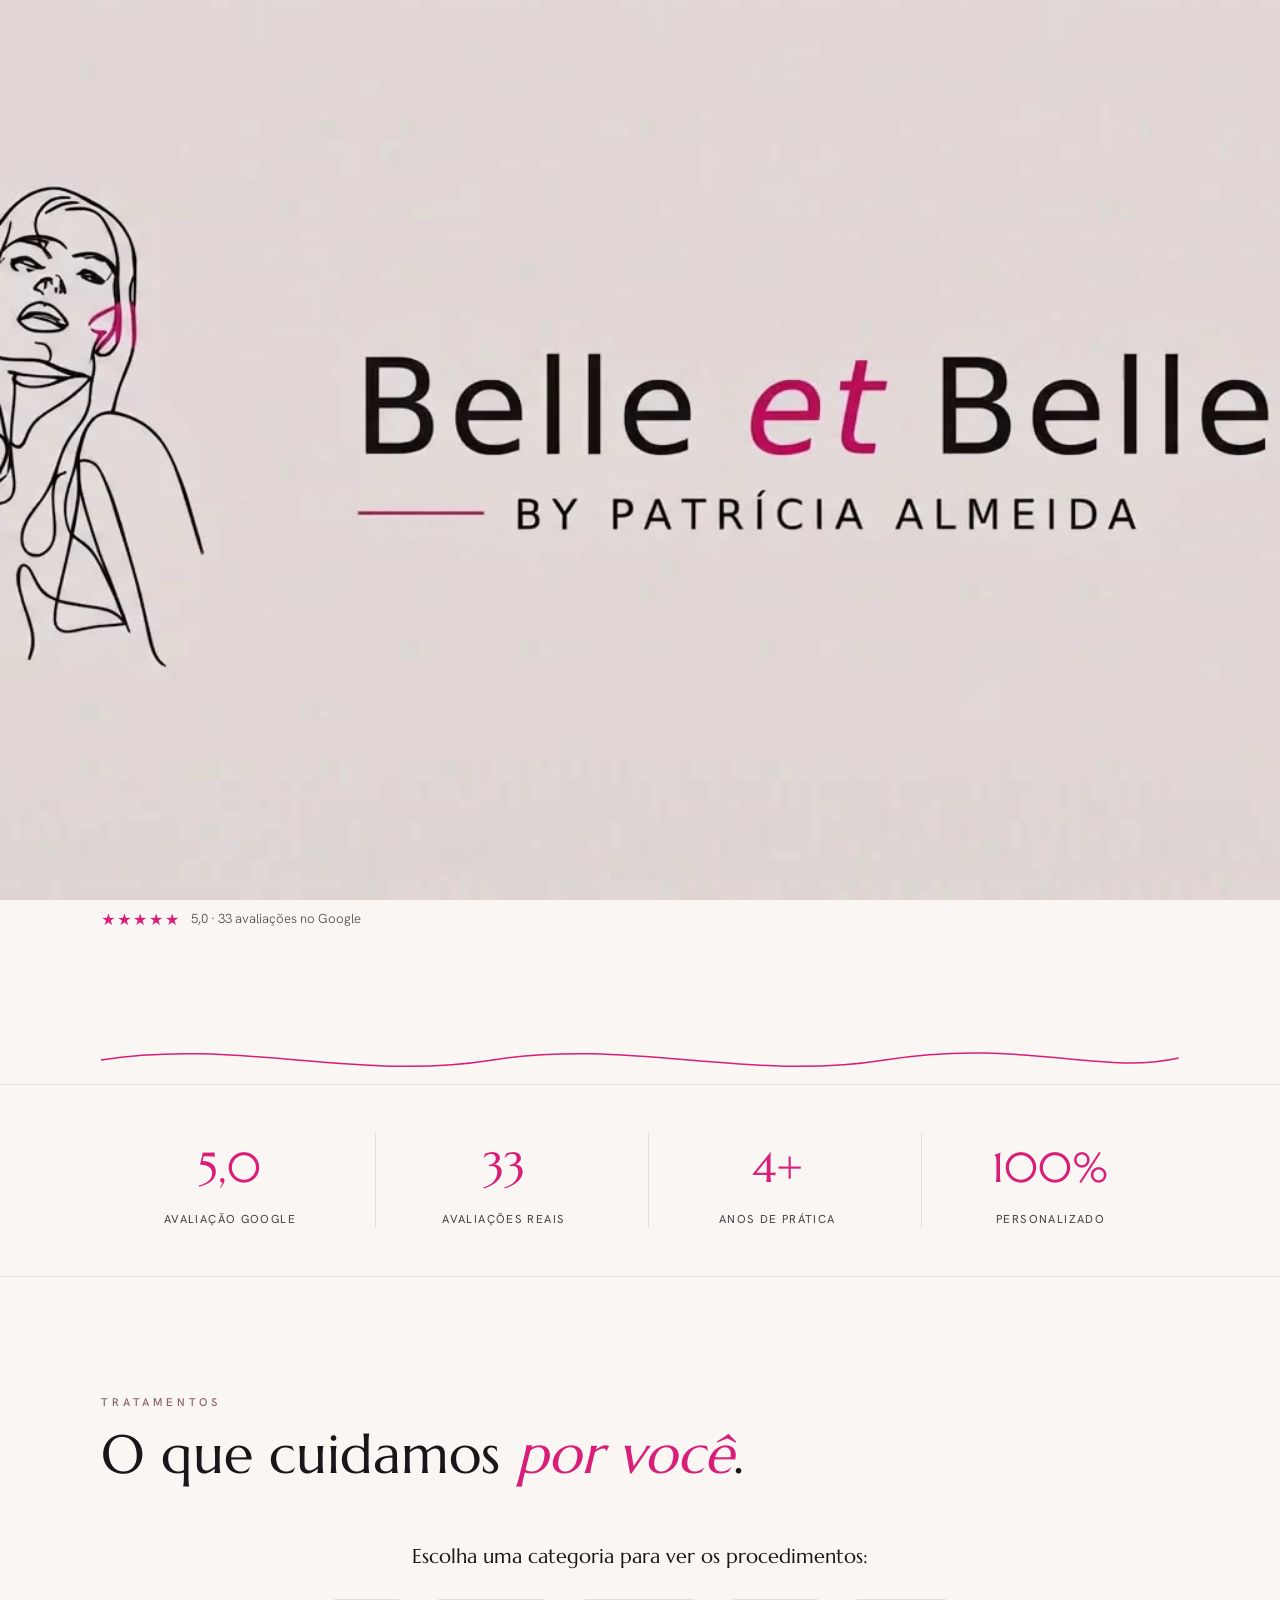
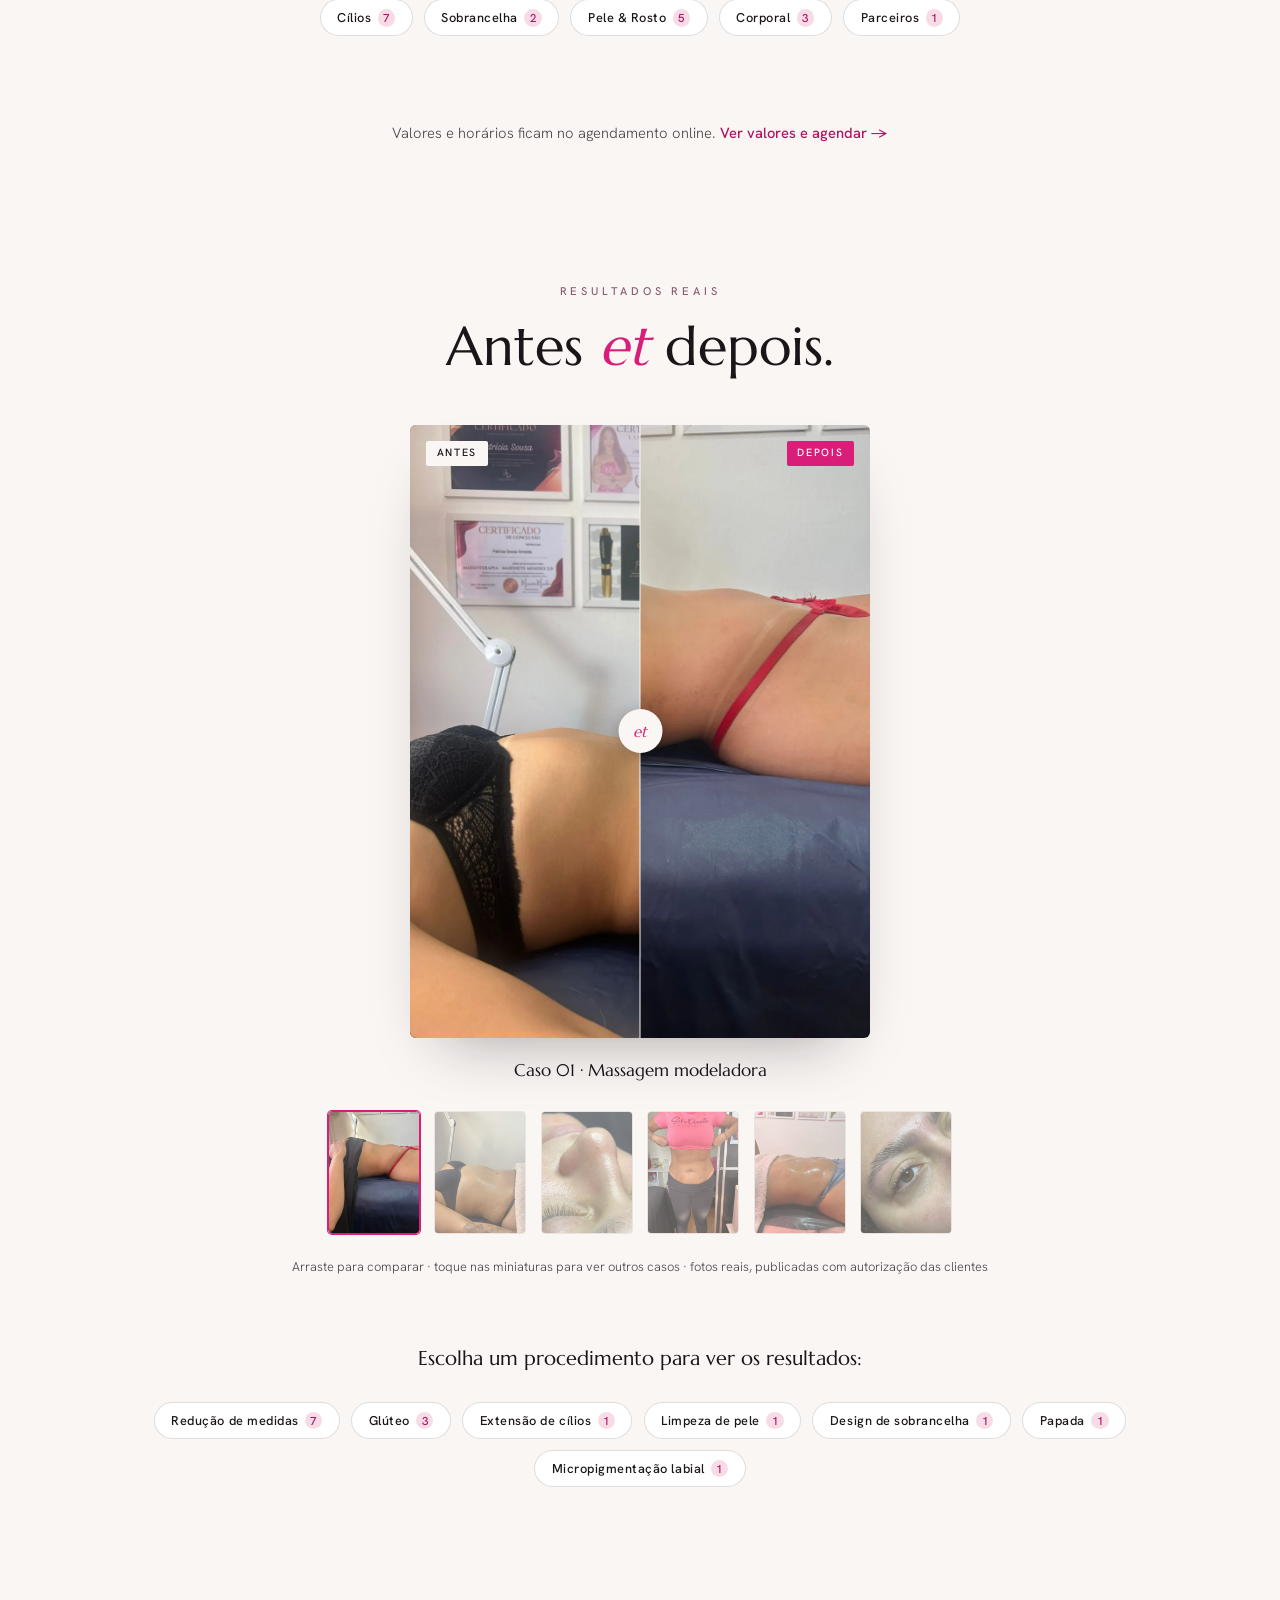
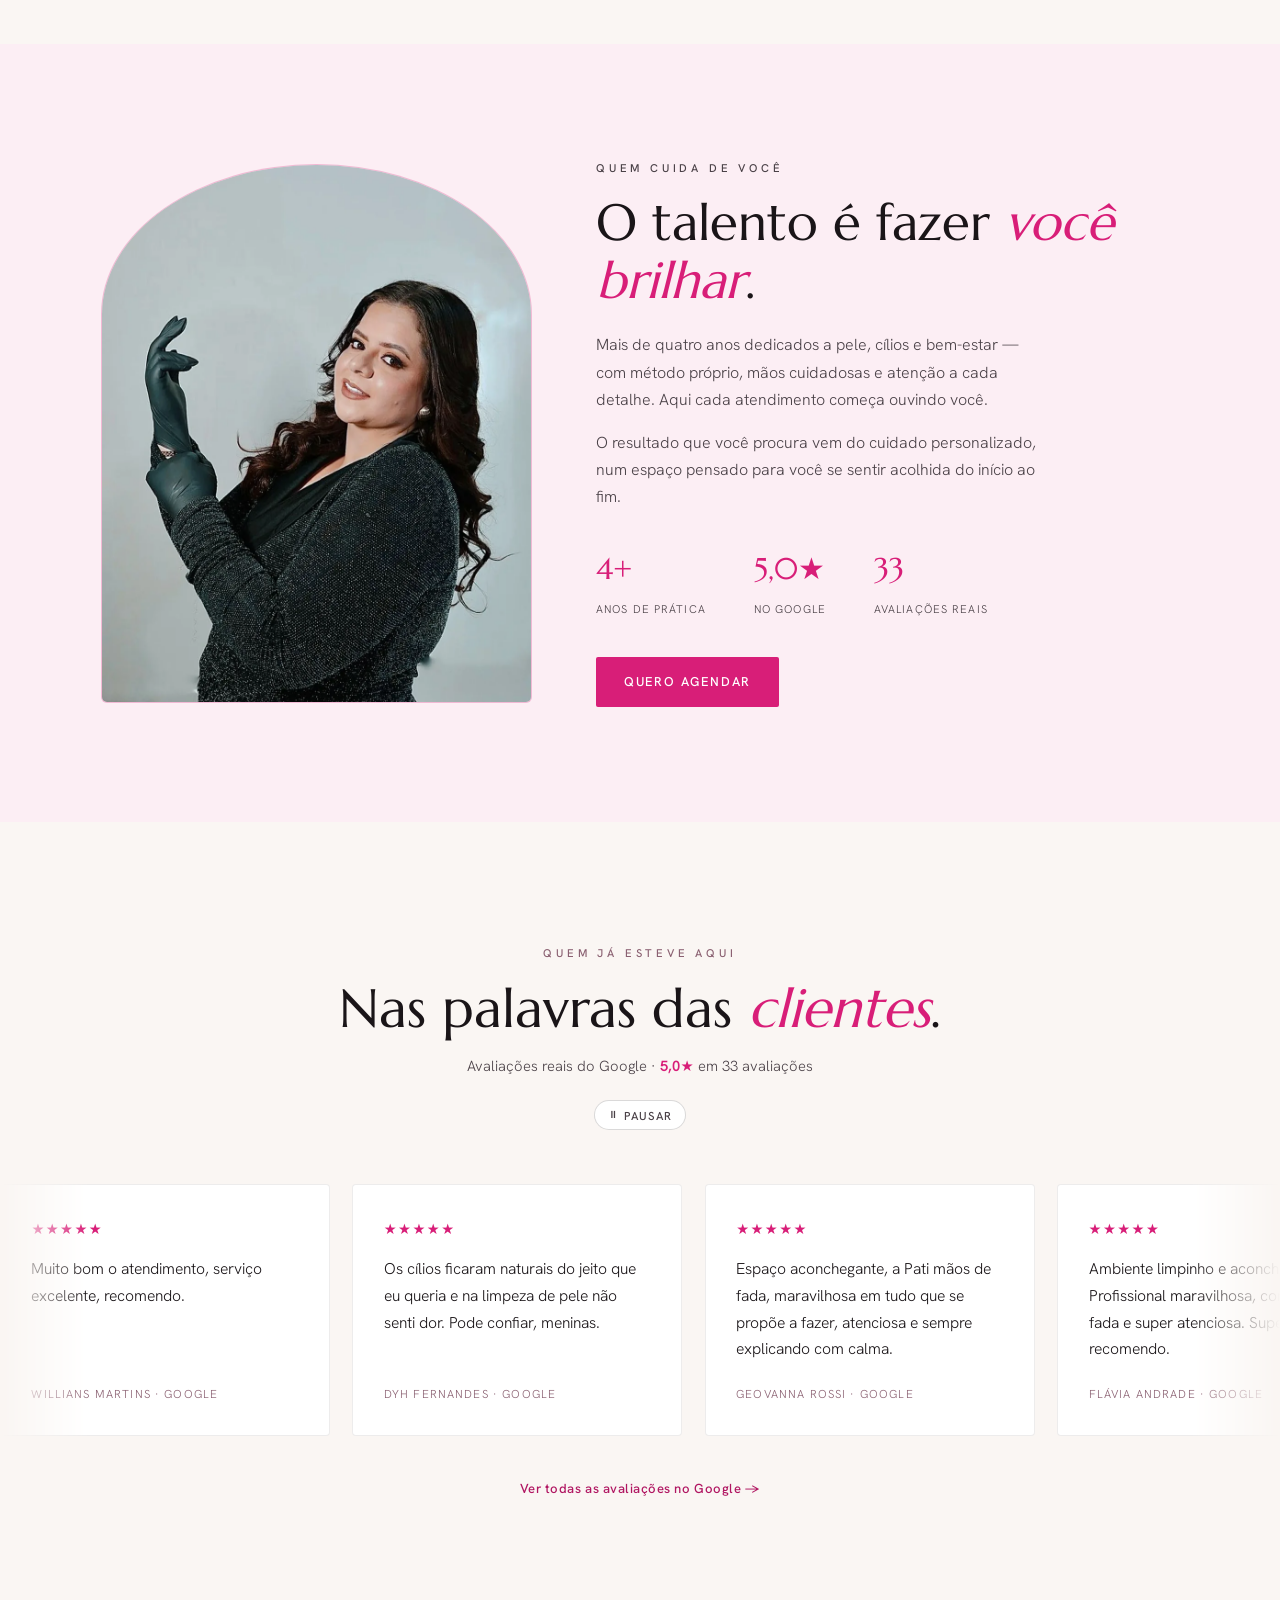
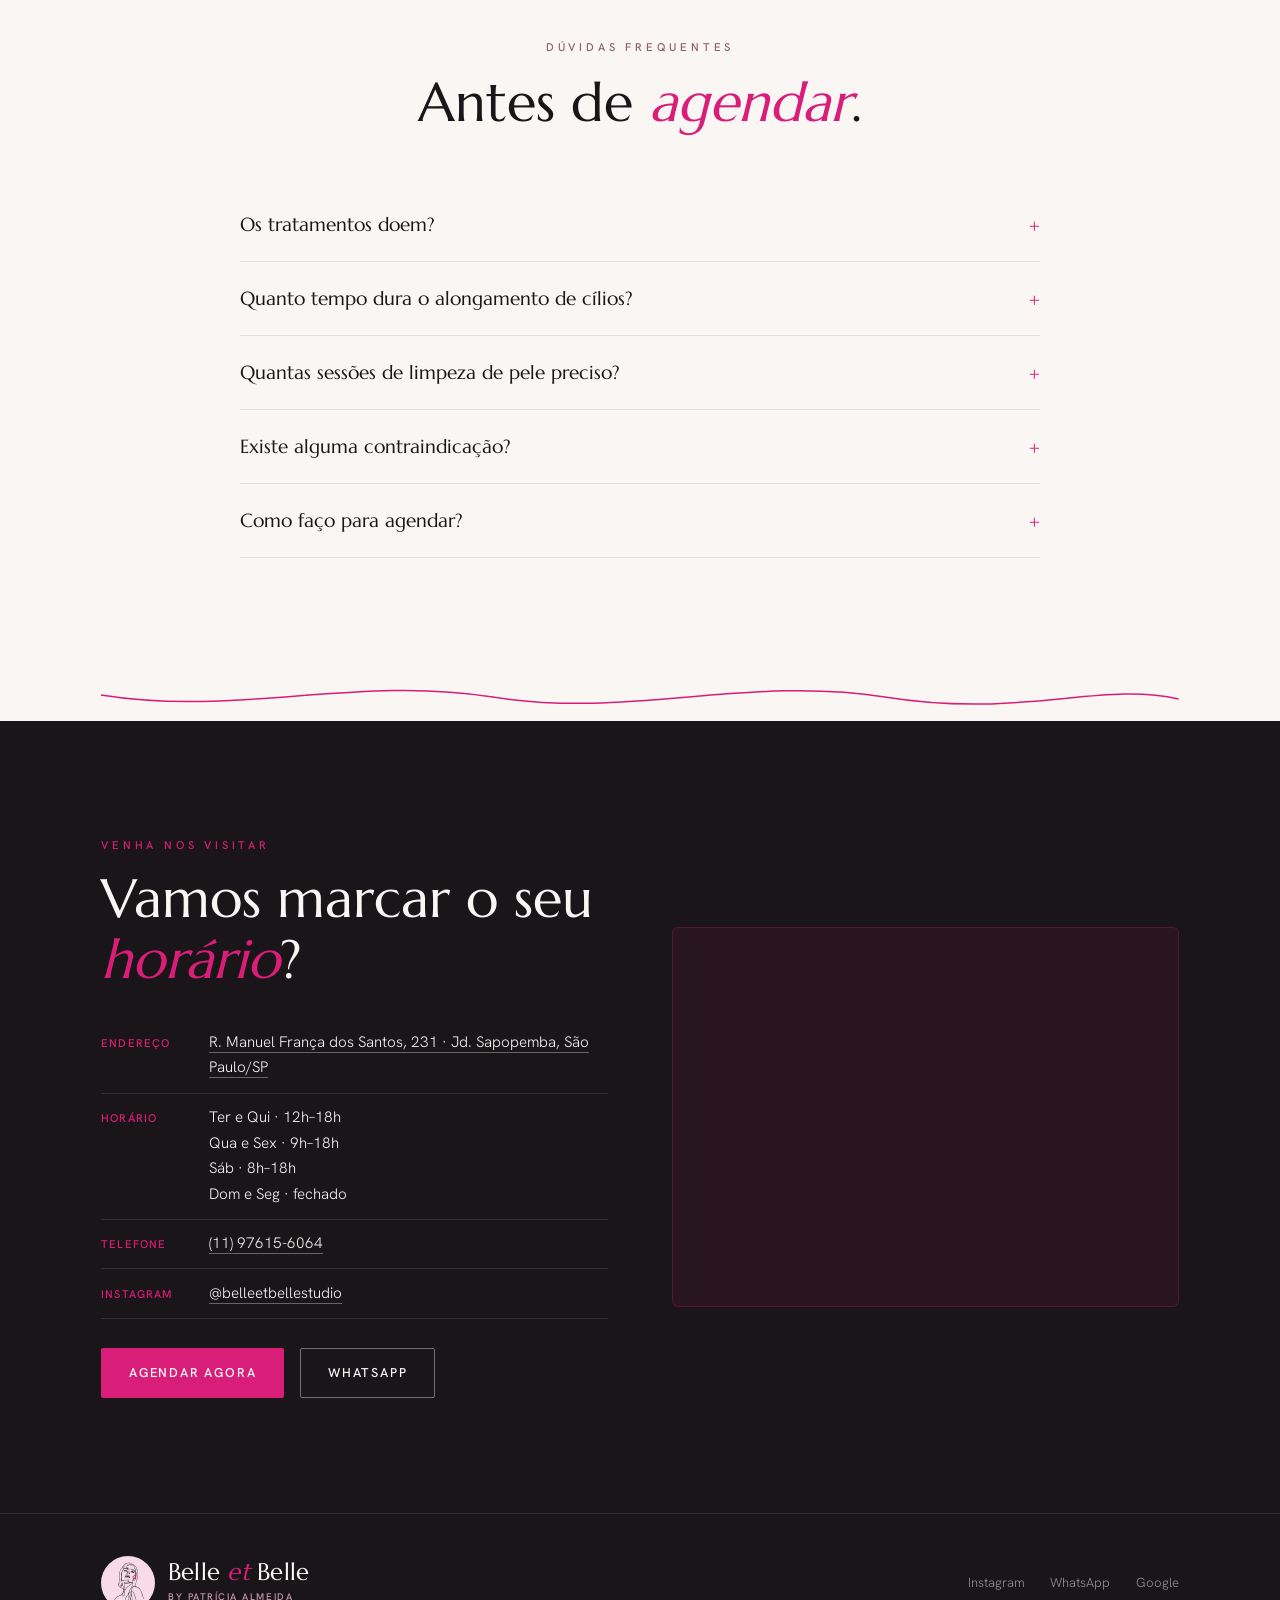
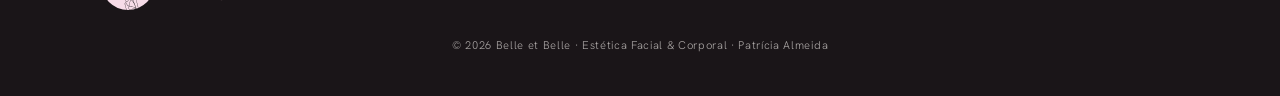
==== commit ffad4222: "fix: corrige tempo de experiência de 6+ para 4+ anos Patrícia começou em 2022, não em ~2020 como o t" ====
--- a/index.html
+++ b/index.html
@@ -4,7 +4,20 @@
     <meta charset="UTF-8" />
     <meta name="viewport" content="width=device-width, initial-scale=1.0" />
 
-    <!-- TODO: trocar pelo domínio definitivo ao registrar no Registro.br -->
+    <!-- Google tag (gtag.js) -->
+    <script
+      async
+      src="https://www.googletagmanager.com/gtag/js?id=G-WTW3HWDGJZ"
+    ></script>
+    <script>
+      window.dataLayer = window.dataLayer || [];
+      function gtag() {
+        dataLayer.push(arguments);
+      }
+      gtag("js", new Date());
+      gtag("config", "G-WTW3HWDGJZ");
+    </script>
+
     <link rel="canonical" href="https://belleetbelle.com.br/" />
 
     <title>
@@ -78,7 +91,7 @@
       href="https://fonts.googleapis.com/css2?family=Marcellus&family=Hanken+Grotesk:ital,wght@0,300;0,400;0,500;0,600;1,400&display=swap"
       rel="stylesheet"
     />
-    <link rel="stylesheet" href="assets/css/styles.css?v=2" />
+    <link rel="stylesheet" href="assets/css/styles.css?v=3" />
 
     <!-- SEO local: dados estruturados para o Google (casa com a estratégia "Google Meu Negócio") -->
     <script type="application/ld+json">
@@ -247,7 +260,7 @@
     <!-- INTRO ANIMATION -->
     <div id="site-intro" class="site-intro">
       <div class="site-intro__bg" style="background-image: url('assets/img/intro/intro-fallback.webp');"></div>
-      <video id="site-intro-video" class="site-intro__video" autoplay muted playsinline preload="auto">
+      <video id="site-intro-video" class="site-intro__video" muted playsinline preload="none">
         <source src="assets/video/intro.mp4" type="video/mp4">
       </video>
     </div>
@@ -367,6 +380,39 @@
                   />
                   <span class="deck__shine" aria-hidden="true"></span>
                 </figure>
+                <figure class="deck__card" data-depth="3">
+                  <img
+                    src="assets/img/espaco/espaco-04.webp"
+                    alt="Cantinho do café do studio com parede de quadros decorativos em tons de rosa"
+                    width="900"
+                    height="1200"
+                    loading="lazy"
+                    draggable="false"
+                  />
+                  <span class="deck__shine" aria-hidden="true"></span>
+                </figure>
+                <figure class="deck__card" data-depth="4">
+                  <img
+                    src="assets/img/espaco/espaco-05.webp"
+                    alt="Sala de atendimento com maca e iluminação em LED"
+                    width="900"
+                    height="1200"
+                    loading="lazy"
+                    draggable="false"
+                  />
+                  <span class="deck__shine" aria-hidden="true"></span>
+                </figure>
+                <figure class="deck__card" data-depth="5">
+                  <img
+                    src="assets/img/espaco/espaco-06.webp"
+                    alt="Entrada do studio com poltrona, banquinho e espelho redondo"
+                    width="900"
+                    height="1200"
+                    loading="lazy"
+                    draggable="false"
+                  />
+                  <span class="deck__shine" aria-hidden="true"></span>
+                </figure>
               </div>
 
               <div class="deck__controls">
@@ -397,6 +443,27 @@
                     aria-selected="false"
                     aria-label="Foto 3: sala de atendimento"
                   ></button>
+                  <button
+                    class="deck__dot"
+                    type="button"
+                    role="tab"
+                    aria-selected="false"
+                    aria-label="Foto 4: cantinho do café"
+                  ></button>
+                  <button
+                    class="deck__dot"
+                    type="button"
+                    role="tab"
+                    aria-selected="false"
+                    aria-label="Foto 5: sala de atendimento com maca"
+                  ></button>
+                  <button
+                    class="deck__dot"
+                    type="button"
+                    role="tab"
+                    aria-selected="false"
+                    aria-label="Foto 6: entrada do studio"
+                  ></button>
                 </div>
                 <button class="deck__next" type="button" id="espacoNext">
                   <span>Passar foto</span>
@@ -439,7 +506,7 @@
             <div class="stats__label">avaliações reais</div>
           </div>
           <div class="stats__item">
-            <div class="stats__num">6+</div>
+            <div class="stats__num">4+</div>
             <div class="stats__label">anos de prática</div>
           </div>
           <div class="stats__item">
@@ -1013,7 +1080,7 @@
             <p class="eyebrow">Quem cuida de você</p>
             <h2>O talento é fazer <em>você brilhar</em>.</h2>
             <p>
-              Mais de seis anos dedicados a pele, cílios e bem-estar — com
+              Mais de quatro anos dedicados a pele, cílios e bem-estar — com
               método próprio, mãos cuidadosas e atenção a cada detalhe. Aqui
               cada atendimento começa ouvindo você.
             </p>
@@ -1023,7 +1090,7 @@
             </p>
             <div class="about__creds">
               <div class="about__cred">
-                <span>6+</span><small>anos de prática</small>
+                <span>4+</span><small>anos de prática</small>
               </div>
               <div class="about__cred">
                 <span>5,0★</span><small>no Google</small>
@@ -1524,6 +1591,6 @@
       WhatsApp
     </a>
 
-    <script src="assets/js/main.js?v=2"></script>
+    <script src="assets/js/main.js?v=3"></script>
   </body>
 </html>
--- a/assets/css/styles.css
+++ b/assets/css/styles.css
@@ -1397,9 +1397,8 @@
   height: 100vh;
   height: 100dvh;
   z-index: 99999;
-  /* cor de fundo real do vídeo (amostrada dos frames) — não é --paper;
-     usar --paper aqui deixava uma barra bege visível nas laterais/topo do
-     vídeo quando ele aparece com "contain" no mobile */
+  /* cor de fundo real do vídeo (amostrada dos frames), não --paper —
+     evita uma borda bege visível enquanto o vídeo cresce até cobrir a tela */
   background-color: #d8cece;
   transition: opacity 1.5s ease-in-out, visibility 1.5s ease-in-out;
 }
@@ -1434,13 +1433,3 @@
 .site-intro__video.is-visible {
   opacity: 1;
 }
-@media (max-width: 640px), (max-aspect-ratio: 4/5) {
-  /* o vídeo/imagem de entrada é 16:9 (paisagem); em telas de celular (retrato)
-     "cover" corta quase tudo e amplia demais — "contain" mostra a cena inteira */
-  .site-intro__bg {
-    background-size: contain;
-  }
-  .site-intro__video {
-    object-fit: contain;
-  }
-}
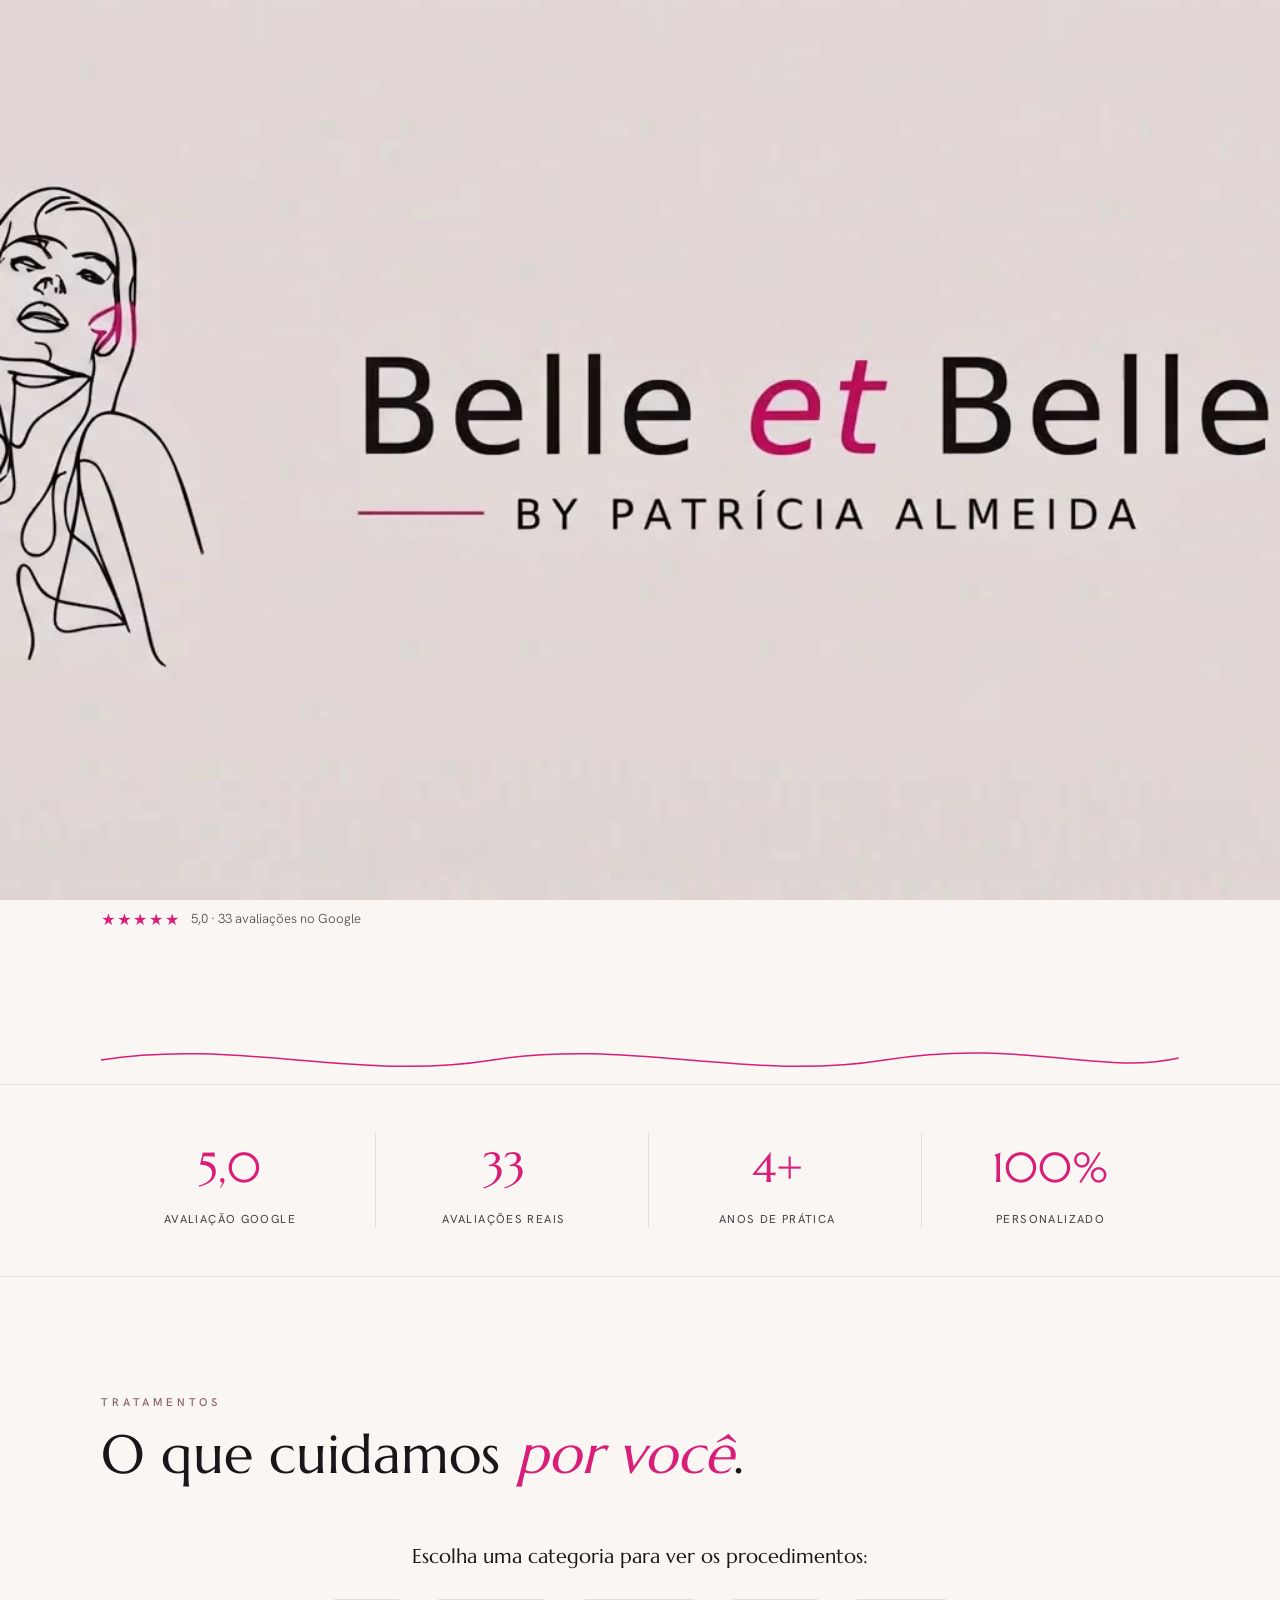
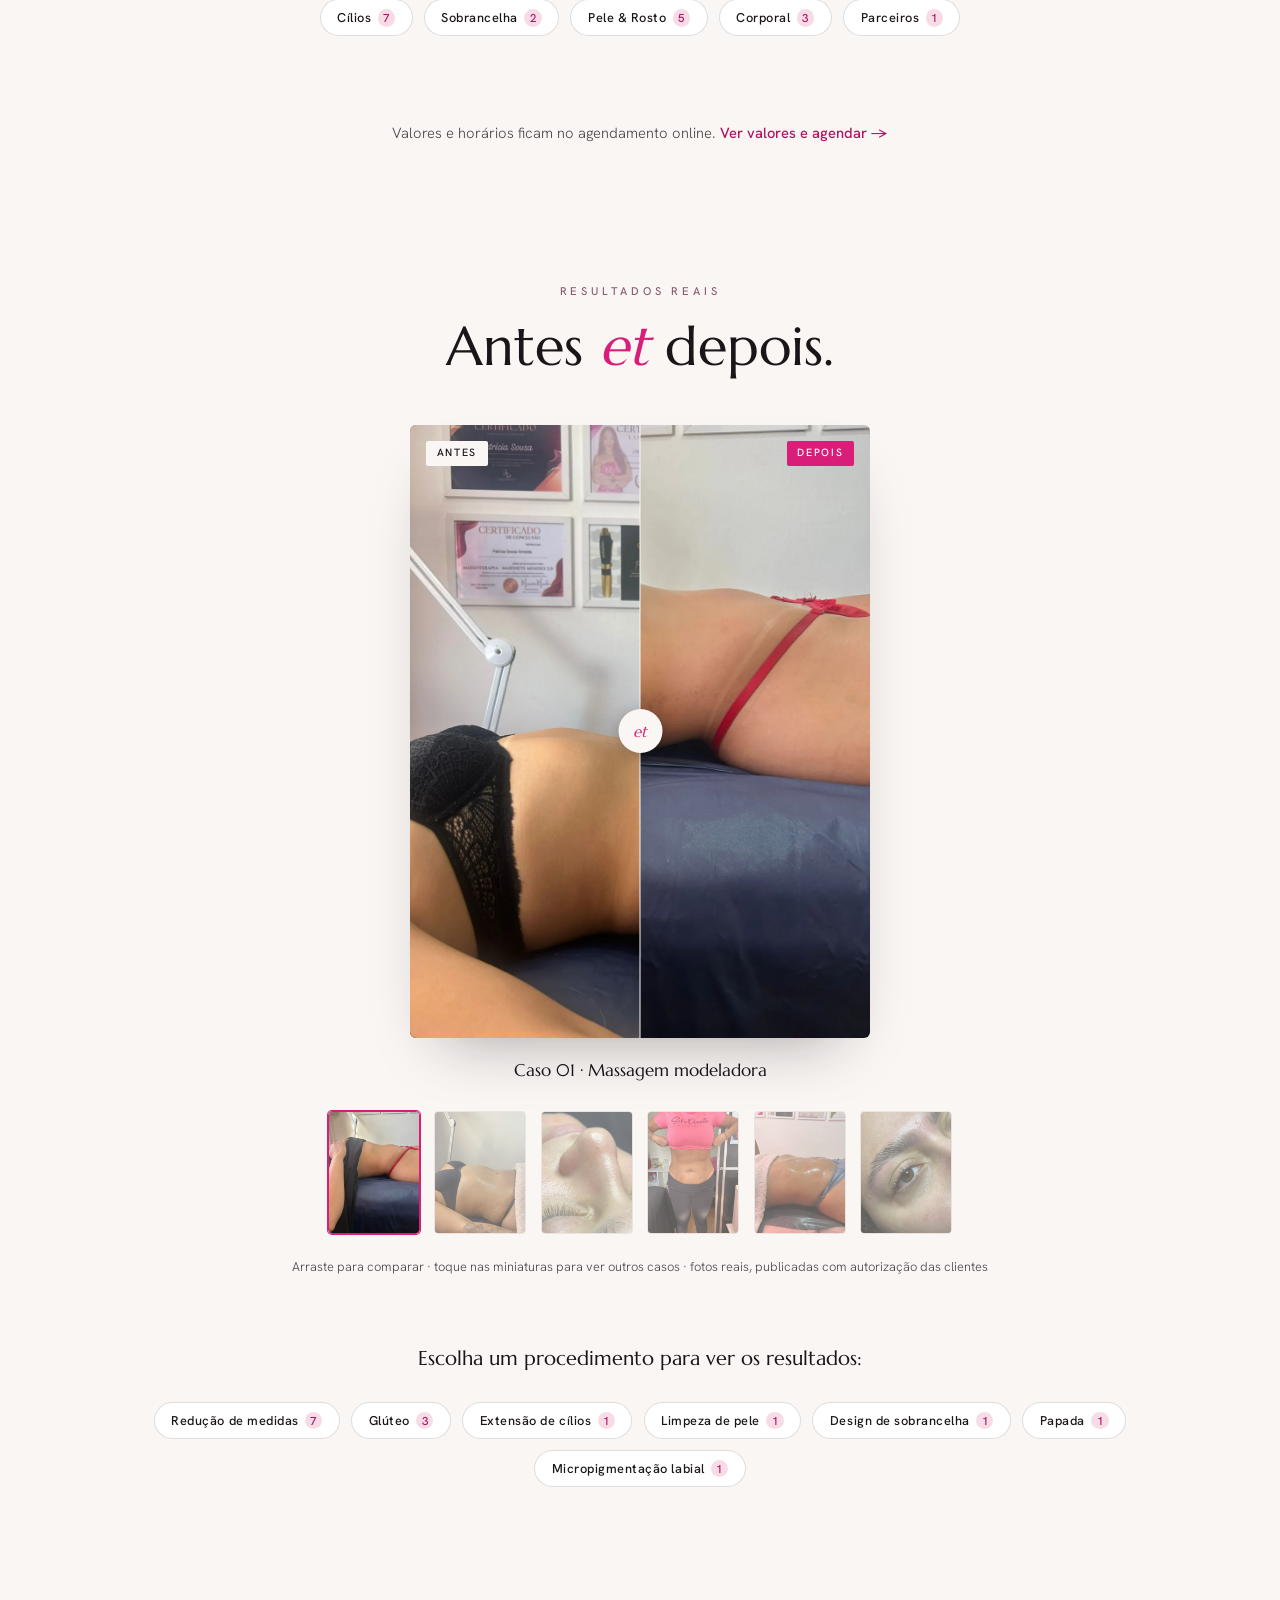
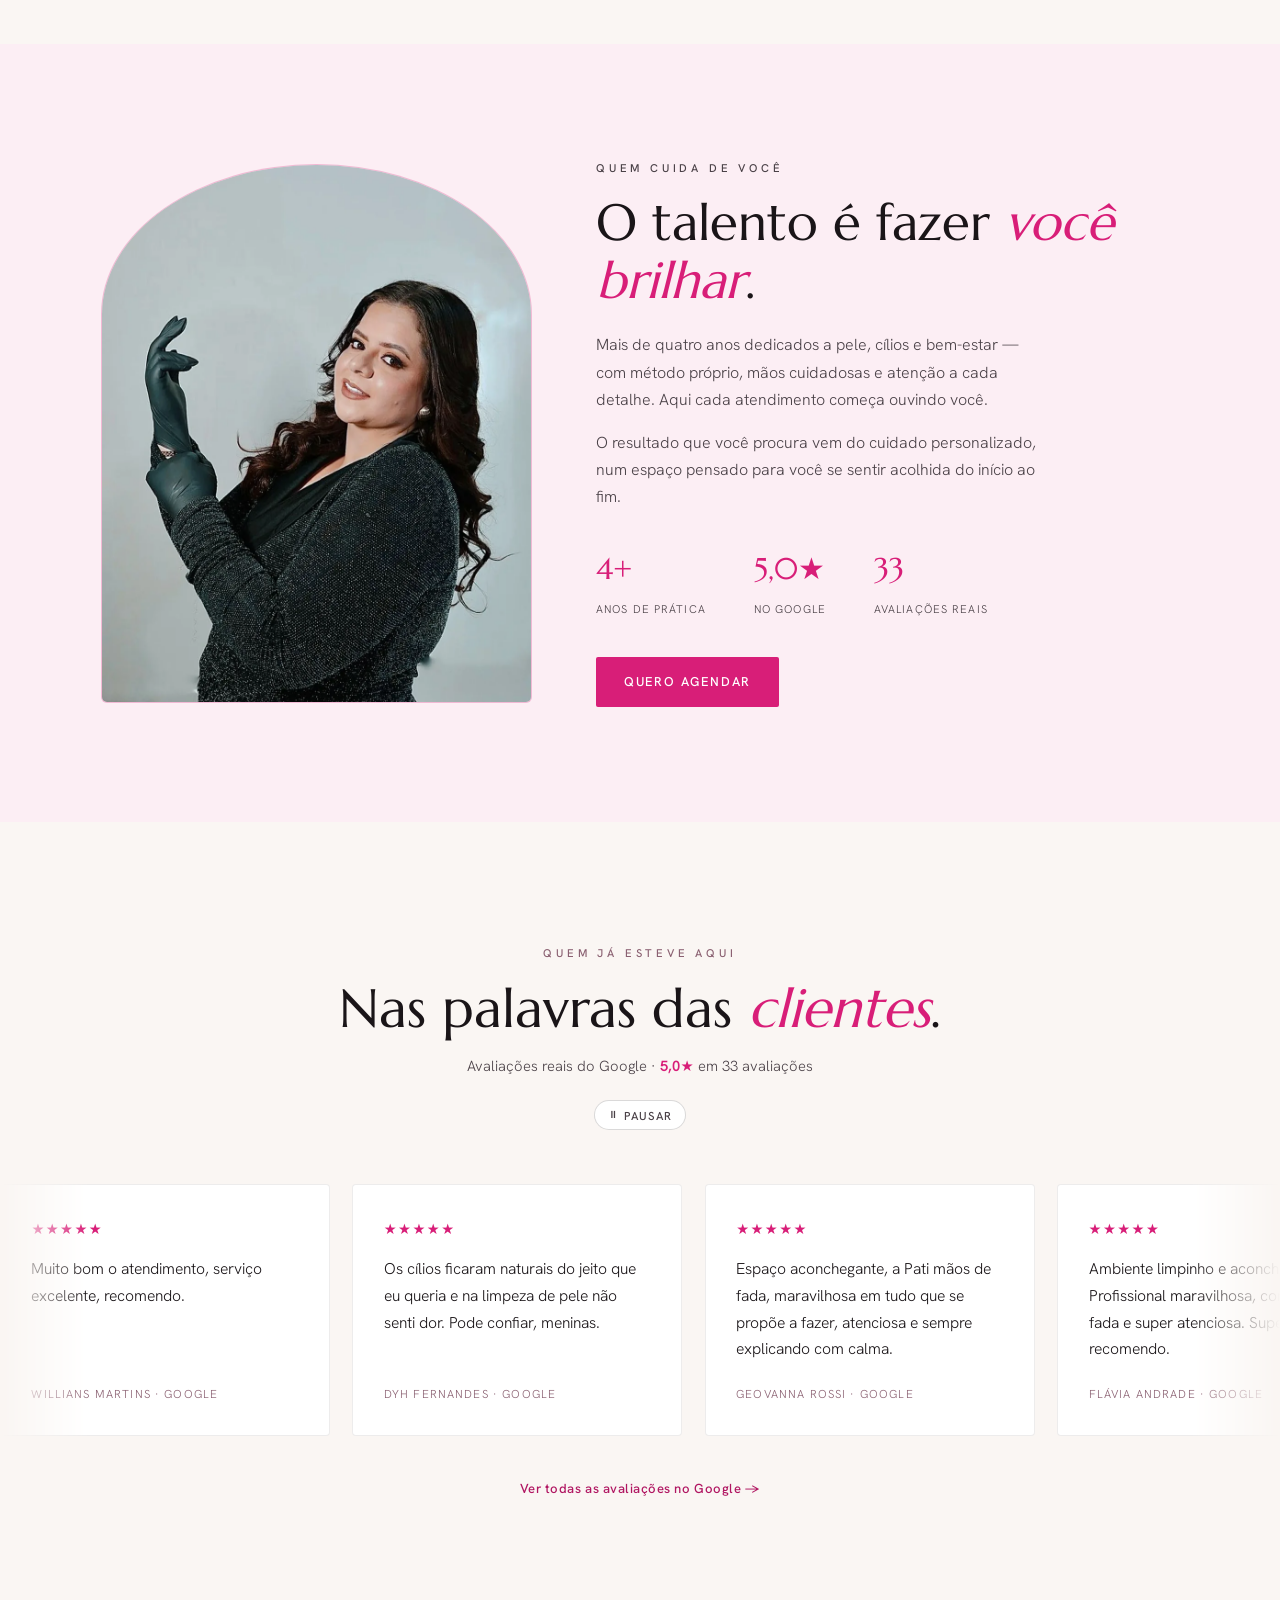
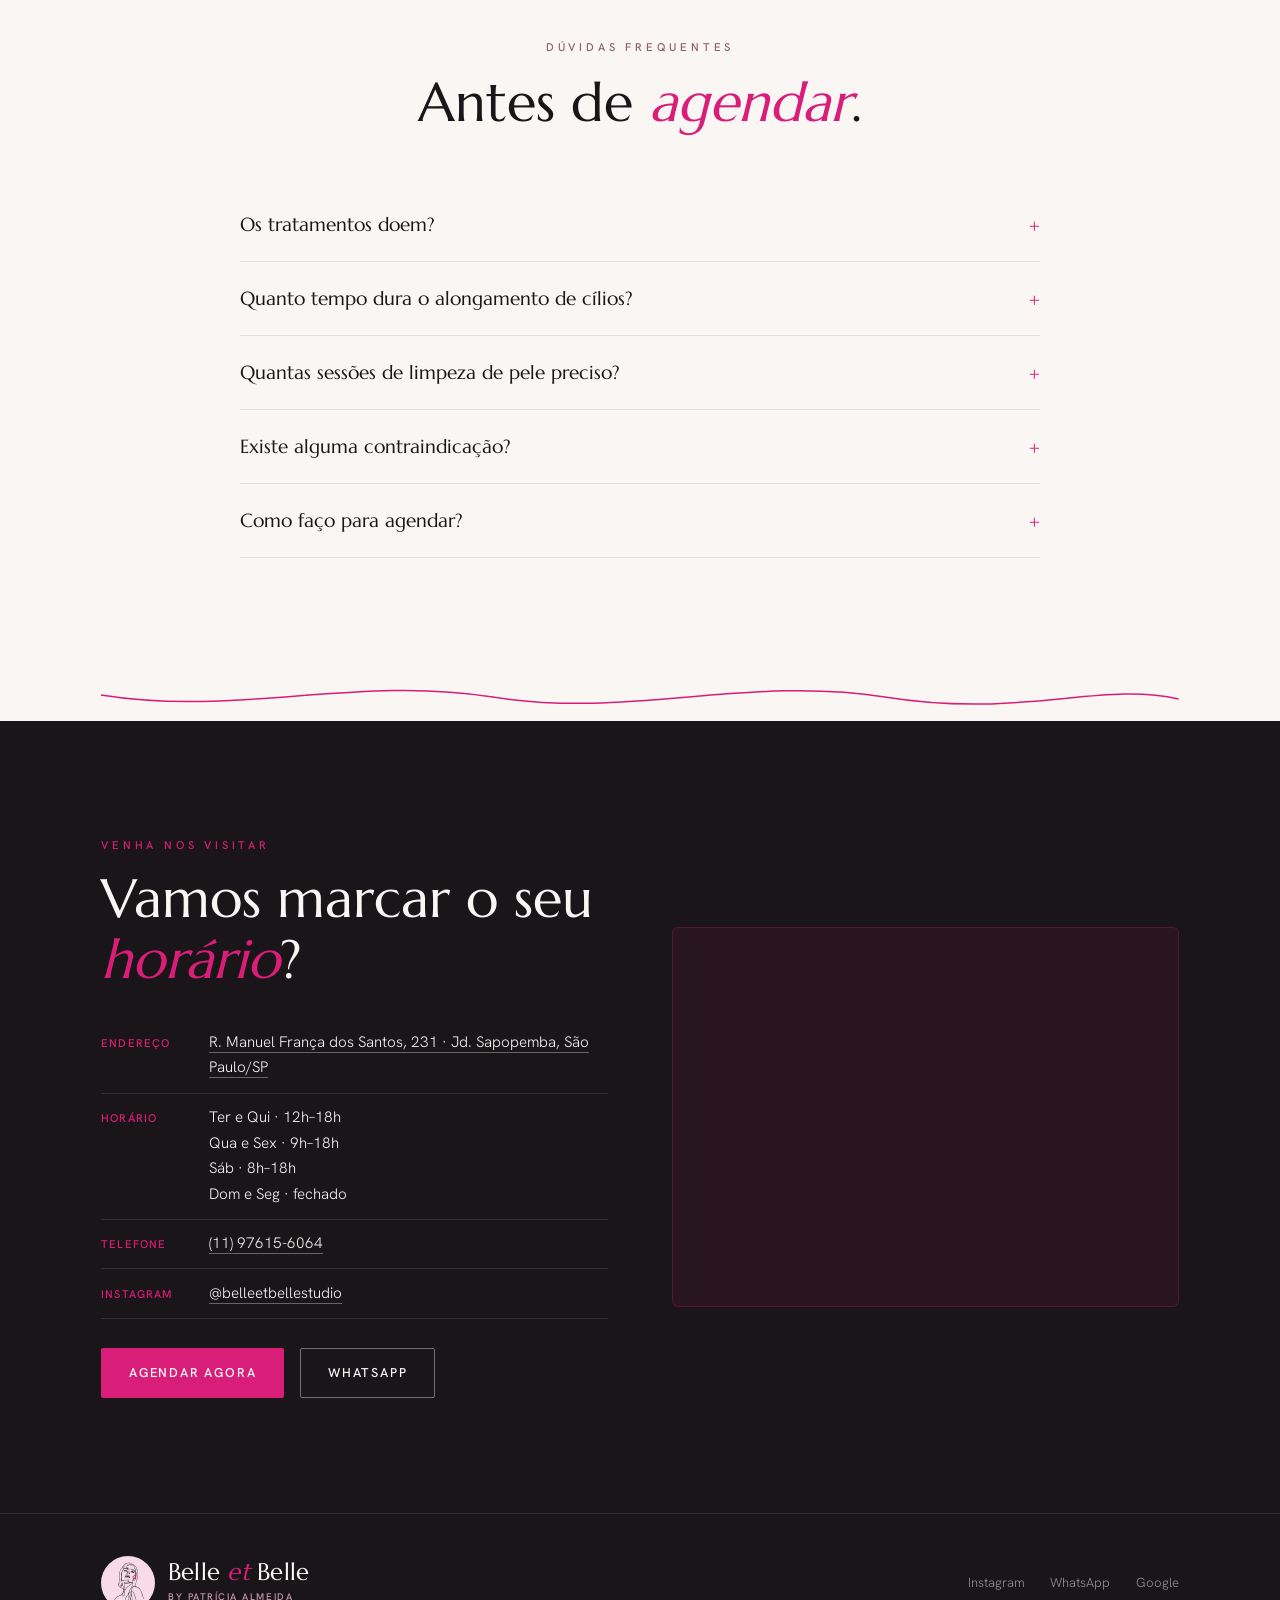
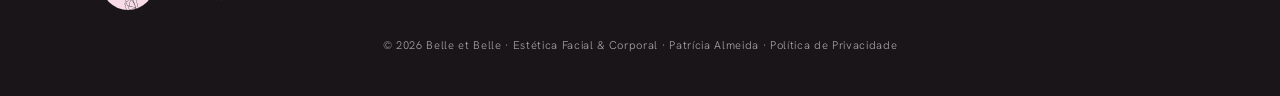
==== commit 76987ebd: "feat(legal): adiciona página de Política de Privacidade Cobre a exigência da LGPD: o site é responsá" ====
--- a/index.html
+++ b/index.html
@@ -337,138 +337,23 @@
             </div>
           </div>
           <div class="hero__art reveal">
-            <!-- baralho de fotos do studio: passa da frente para trás, como na mão -->
-            <div class="deck" id="espacoDeck">
-              <div
-                class="deck__stack"
-                id="espacoStack"
-                role="group"
-                aria-roledescription="galeria de fotos do studio"
-                aria-label="Fotos do studio Belle et Belle — arraste ou toque para passar"
-              >
-                <figure class="deck__card" data-depth="0">
-                  <img
-                    src="assets/img/espaco/espaco-01.webp"
-                    alt="Recepção do studio com parede de quadros em tons de rosa, letreiros de neon e cantinho do café"
-                    width="900"
-                    height="1200"
-                    loading="eager"
-                    fetchpriority="high"
-                    draggable="false"
-                  />
-                  <span class="deck__shine" aria-hidden="true"></span>
-                </figure>
-                <figure class="deck__card" data-depth="1">
-                  <img
-                    src="assets/img/espaco/espaco-02.webp"
-                    alt="Parede decorativa do studio com quadros e pôsteres em molduras brancas e detalhes em rosa"
-                    width="900"
-                    height="1200"
-                    loading="lazy"
-                    draggable="false"
-                  />
-                  <span class="deck__shine" aria-hidden="true"></span>
-                </figure>
-                <figure class="deck__card" data-depth="2">
-                  <img
-                    src="assets/img/espaco/espaco-03.webp"
-                    alt="Sala de atendimento iluminada, ambiente aconchegante do studio"
-                    width="900"
-                    height="1200"
-                    loading="lazy"
-                    draggable="false"
-                  />
-                  <span class="deck__shine" aria-hidden="true"></span>
-                </figure>
-                <figure class="deck__card" data-depth="3">
-                  <img
-                    src="assets/img/espaco/espaco-04.webp"
-                    alt="Cantinho do café do studio com parede de quadros decorativos em tons de rosa"
-                    width="900"
-                    height="1200"
-                    loading="lazy"
-                    draggable="false"
-                  />
-                  <span class="deck__shine" aria-hidden="true"></span>
-                </figure>
-                <figure class="deck__card" data-depth="4">
-                  <img
-                    src="assets/img/espaco/espaco-05.webp"
-                    alt="Sala de atendimento com maca e iluminação em LED"
-                    width="900"
-                    height="1200"
-                    loading="lazy"
-                    draggable="false"
-                  />
-                  <span class="deck__shine" aria-hidden="true"></span>
-                </figure>
-                <figure class="deck__card" data-depth="5">
-                  <img
-                    src="assets/img/espaco/espaco-06.webp"
-                    alt="Entrada do studio com poltrona, banquinho e espelho redondo"
-                    width="900"
-                    height="1200"
-                    loading="lazy"
-                    draggable="false"
-                  />
-                  <span class="deck__shine" aria-hidden="true"></span>
-                </figure>
-              </div>
-
-              <div class="deck__controls">
-                <div
-                  class="deck__dots"
-                  id="espacoDots"
-                  role="tablist"
-                  aria-label="Escolher foto do studio"
+            <!-- tour em vídeo do studio: capa até o clique, som só depois -->
+            <div class="hero__video-wrap">
+              <div class="hero__video-frame">
+                <video
+                  class="hero__video"
+                  id="heroTourVideo"
+                  poster="assets/img/espaco/tour-poster.jpg"
+                  preload="none"
+                  controls
+                  playsinline
+                  aria-label="Tour em vídeo pelo studio Belle et Belle"
                 >
-                  <button
-                    class="deck__dot is-active"
-                    type="button"
-                    role="tab"
-                    aria-selected="true"
-                    aria-label="Foto 1: recepção e cantinho do café"
-                  ></button>
-                  <button
-                    class="deck__dot"
-                    type="button"
-                    role="tab"
-                    aria-selected="false"
-                    aria-label="Foto 2: parede decorativa"
-                  ></button>
-                  <button
-                    class="deck__dot"
-                    type="button"
-                    role="tab"
-                    aria-selected="false"
-                    aria-label="Foto 3: sala de atendimento"
-                  ></button>
-                  <button
-                    class="deck__dot"
-                    type="button"
-                    role="tab"
-                    aria-selected="false"
-                    aria-label="Foto 4: cantinho do café"
-                  ></button>
-                  <button
-                    class="deck__dot"
-                    type="button"
-                    role="tab"
-                    aria-selected="false"
-                    aria-label="Foto 5: sala de atendimento com maca"
-                  ></button>
-                  <button
-                    class="deck__dot"
-                    type="button"
-                    role="tab"
-                    aria-selected="false"
-                    aria-label="Foto 6: entrada do studio"
-                  ></button>
-                </div>
-                <button class="deck__next" type="button" id="espacoNext">
-                  <span>Passar foto</span>
-                  <span class="deck__next-ico" aria-hidden="true">→</span>
-                </button>
+                  <source src="assets/video/espaco-tour.webm" type="video/webm" />
+                  <source src="assets/video/espaco-tour.mp4" type="video/mp4" />
+                  Seu navegador não é compatível com vídeo. Você pode
+                  <a href="assets/video/espaco-tour.mp4">baixar o tour aqui</a>.
+                </video>
               </div>
             </div>
             <span class="hero__dot" style="top: 4%; right: 4%"></span>
@@ -1571,7 +1456,8 @@
       </div>
       <p class="footer__credit">
         © 2026 Belle et Belle · Estética Facial &amp; Corporal · Patrícia
-        Almeida
+        Almeida ·
+        <a href="privacidade.html">Política de Privacidade</a>
       </p>
     </footer>
 
--- a/assets/css/styles.css
+++ b/assets/css/styles.css
@@ -797,6 +797,7 @@
   font-size: 1.9rem;
   color: var(--pink);
 }
+
 .about__cred small {
   font-size: 0.7rem;
   letter-spacing: 0.1em;
@@ -807,21 +808,15 @@
   margin-top: 2.2rem;
 }
 
-/* HERO · baralho de fotos do studio ("passar na mão") */
-.hero__art .deck {
-  width: 100%;
-}
-.deck {
+/* HERO · tour em vídeo do studio */
+.hero__video-wrap {
   position: relative;
   max-width: 452px;
   margin-inline: auto;
-  /* margem lateral p/ a sombra/leque respirarem; clip prende a foto que
-     "passa" dentro da moldura — nunca vaza pra página nem cobre o texto */
   padding: 4px 26px 0;
-  overflow-x: clip;
-}
-/* brilho difuso rosa atrás do baralho (equilibrado, bem suave) */
-.deck::before {
+}
+/* brilho difuso rosa atrás do vídeo (mesma assinatura do antigo baralho) */
+.hero__video-wrap::before {
   content: "";
   position: absolute;
   inset: -8% 0 -2%;
@@ -834,138 +829,23 @@
   z-index: 0;
   pointer-events: none;
 }
-.deck__stack {
+.hero__video-frame {
   position: relative;
   aspect-ratio: 4 / 5;
-  touch-action: pan-y;
-}
-.deck__card {
-  position: absolute;
-  inset: 0;
   padding: 8px;
   background: var(--white);
   /* moldura em arco: assinatura da marca (hero/sobre) */
   border-radius: 50% 50% 8px 8px / 30% 30% 8px 8px;
   border: 1px solid var(--pink-soft);
-  box-shadow: 0 16px 34px -18px rgba(26, 21, 24, 0.4);
-  transform-origin: 50% 88%;
-  transition:
-    transform 0.6s var(--ease),
-    opacity 0.6s var(--ease),
-    box-shadow 0.6s var(--ease);
-  will-change: transform;
-}
-.deck__card img {
+  box-shadow:
+    0 24px 50px -20px rgba(216, 30, 120, 0.5),
+    0 6px 16px -6px rgba(26, 21, 24, 0.18);
+}
+.hero__video {
   width: 100%;
   height: 100%;
   object-fit: cover;
   border-radius: 50% 50% 4px 4px / 30% 30% 4px 4px;
-  user-select: none;
-  -webkit-user-drag: none;
-}
-/* posições no baralho: 0 = frente, 2 = fundo */
-.deck__card[data-depth="0"] {
-  transform: rotate(-1.4deg);
-  z-index: 30;
-  cursor: grab;
-  box-shadow:
-    0 24px 50px -20px rgba(216, 30, 120, 0.5),
-    0 6px 16px -6px rgba(26, 21, 24, 0.18);
-}
-.deck__card[data-depth="0"].is-dragging {
-  cursor: grabbing;
-}
-.deck__card[data-depth="1"] {
-  transform: translate(4.5%, -2.5%) rotate(3.4deg) scale(0.95);
-  z-index: 20;
-  opacity: 0.98;
-}
-.deck__card[data-depth="2"] {
-  transform: translate(-3.5%, 2.8%) rotate(-4.6deg) scale(0.9);
-  z-index: 10;
-  opacity: 0.94;
-}
-/* enquanto arrasta ou faz a passagem, sem transição para acompanhar a mão */
-.deck__card.is-dragging,
-.deck__card.no-anim {
-  transition: none;
-}
-/* brilho equilibrado: leve reflexo diagonal só na foto da frente */
-.deck__shine {
-  position: absolute;
-  inset: 8px;
-  border-radius: 50% 50% 4px 4px / 30% 30% 4px 4px;
-  pointer-events: none;
-  opacity: 0;
-  background: linear-gradient(
-    120deg,
-    rgba(255, 255, 255, 0) 38%,
-    rgba(255, 255, 255, 0.32) 50%,
-    rgba(255, 255, 255, 0) 62%
-  );
-  transition: opacity 0.5s var(--ease);
-}
-.deck__card[data-depth="0"] .deck__shine {
-  opacity: 1;
-}
-.deck__controls {
-  position: relative;
-  z-index: 40;
-  display: flex;
-  align-items: center;
-  justify-content: space-between;
-  gap: 1rem;
-  margin-top: 2.2rem;
-}
-.deck__dots {
-  display: flex;
-  gap: 0.55rem;
-}
-.deck__dot {
-  width: 9px;
-  height: 9px;
-  padding: 0;
-  border: 1px solid var(--pink);
-  border-radius: 50%;
-  background: transparent;
-  cursor: pointer;
-  transition:
-    background 0.3s var(--ease),
-    transform 0.3s var(--ease);
-}
-.deck__dot.is-active {
-  background: var(--pink);
-  transform: scale(1.15);
-}
-.deck__next {
-  display: inline-flex;
-  align-items: center;
-  gap: 0.5em;
-  font-family: var(--font-body);
-  font-size: 0.72rem;
-  font-weight: 500;
-  letter-spacing: 0.16em;
-  text-transform: uppercase;
-  color: var(--ink);
-  background: transparent;
-  border: 1px solid rgba(26, 21, 24, 0.22);
-  border-radius: 2px;
-  padding: 0.7em 1.15em;
-  cursor: pointer;
-  transition:
-    border-color 0.3s var(--ease),
-    color 0.3s var(--ease),
-    background 0.3s var(--ease);
-}
-.deck__next:hover {
-  color: var(--pink);
-  border-color: var(--pink);
-}
-.deck__next-ico {
-  transition: transform 0.3s var(--ease);
-}
-.deck__next:hover .deck__next-ico {
-  transform: translateX(4px);
 }
 
 /* DEPOIMENTOS */
@@ -1258,6 +1138,47 @@
   text-align: center;
   margin-top: 1.6rem;
   color: rgba(250, 246, 243, 0.65);
+}
+.footer__credit a:hover {
+  color: var(--pink);
+  text-decoration: underline;
+}
+
+/* LEGAL (política de privacidade) */
+.legal__content {
+  max-width: 68ch;
+}
+.legal__content h1 {
+  font-size: clamp(2rem, 4.4vw, 2.8rem);
+  margin: 0.6rem 0 0.4rem;
+}
+.legal__updated {
+  font-size: 0.78rem;
+  color: var(--ink-soft);
+  margin-bottom: 2.2rem;
+}
+.legal__content h2 {
+  font-family: var(--font-body);
+  font-weight: 600;
+  font-size: 1.05rem;
+  margin: 2.4rem 0 0.8rem;
+}
+.legal__content p {
+  margin-bottom: 1rem;
+  color: var(--ink-soft);
+}
+.legal__content a {
+  color: var(--pink);
+  text-decoration: underline;
+  text-underline-offset: 2px;
+}
+.legal__list {
+  margin: 0 0 1rem 1.2rem;
+  color: var(--ink-soft);
+}
+.legal__list li {
+  margin-bottom: 0.5rem;
+  padding-left: 0.4rem;
 }
 
 /* WHATSAPP */
